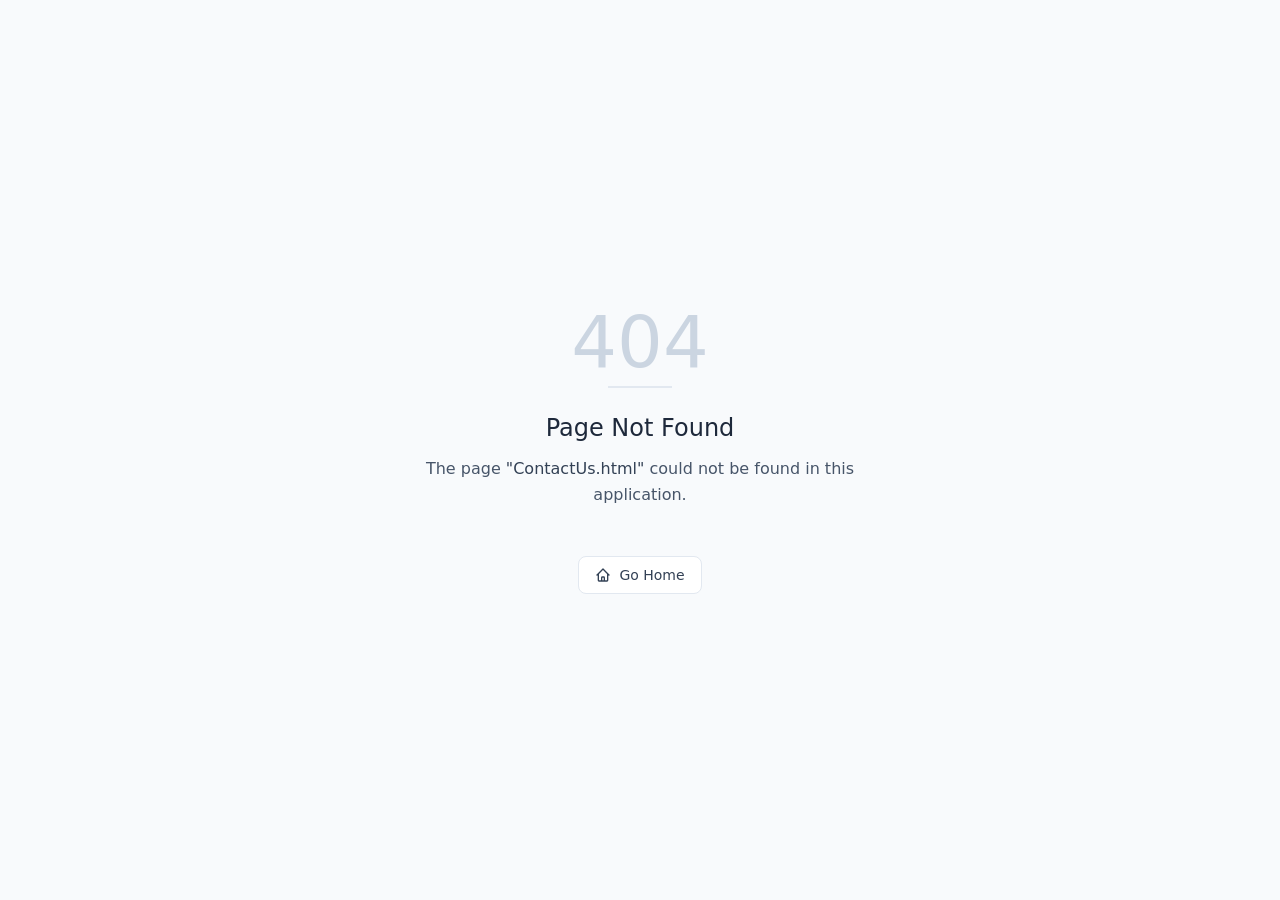
==== ContactUs.html @ 8ec4039a "Split into per-page prerendered HTML with unique SEO metadata Each public route now has its own phys" ====
<!DOCTYPE html><html lang="en"><head>
  <meta charset="utf-8">
  <link href="https://media.base44.com/images/public/68518bbc62c65aee44a48b14/5aaad4bb0_whatsapp_preview_1200x630.png" rel="icon" type="image/svg+xml">
  <meta content="width=device-width, initial-scale=1.0" name="viewport">
  <link href="/manifest.json" rel="manifest">
  <title>Contact Sensorim | Book a Demo or Get in Touch</title>
  <script crossorigin="" src="/assets/index-CawKhCJK.js" type="module">
  </script>
  <link crossorigin="" href="/assets/index-BTwgTweW.css" rel="stylesheet">
  <script type="module">
   if (window.self === window.top) {
  let lastPath = "";
  function getPageNameFromPath(path) {
    const segments = path.split("/").filter(Boolean);
    return segments[0] || null;
  }
  function trackPageView() {
    const path = window.location.pathname;
    if (path === lastPath) return;
    lastPath = path;
    const pageName = getPageNameFromPath(path) || "home";
    const appId = "68518bbc62c65aee44a48b14";
    if (!appId) return;
    fetch(`/api/app-logs/${appId}/log-user-in-app/${pageName}`, {
      method: "POST",
    }).catch(() => {});
  }
  const originalPushState = history.pushState.bind(history);
  history.pushState = function (...args) {
    originalPushState(...args);
    trackPageView();
  };
  const originalReplaceState = history.replaceState.bind(history);
  history.replaceState = function (...args) {
    originalReplaceState(...args);
    trackPageView();
  };
  window.addEventListener("popstate", trackPageView);
  trackPageView();
}
  </script>
  <meta content="Ready for a demo or have questions about IoT tracking? Reach Sensorim's team in Israel or the US — we typically respond within 24 hours." name="description">
  <meta content="Contact Sensorim | Book a Demo or Get in Touch" property="og:title">
  <meta content="Ready for a demo or have questions about IoT tracking? Reach Sensorim's team in Israel or the US — we typically respond within 24 hours." property="og:description">
  <meta content="https://media.base44.com/images/public/68518bbc62c65aee44a48b14/5aaad4bb0_whatsapp_preview_1200x630.png/v1/fill/w_1200,h_630/5aaad4bb0_whatsapp_preview_1200x630.png" property="og:image">
  <meta content="https://sensorim.com/ContactUs" property="og:url">
  <meta content="website" property="og:type">
  <meta content="Sensorim" property="og:site_name">
  <meta content="Contact Sensorim | Book a Demo or Get in Touch" name="twitter:title">
  <meta content="Ready for a demo or have questions about IoT tracking? Reach Sensorim's team in Israel or the US — we typically respond within 24 hours." name="twitter:description">
  <meta content="https://media.base44.com/images/public/68518bbc62c65aee44a48b14/5aaad4bb0_whatsapp_preview_1200x630.png/v1/fill/w_1200,h_630/5aaad4bb0_whatsapp_preview_1200x630.png" name="twitter:image">
  <meta content="summary_large_image" name="twitter:card">
  <meta content="https://sensorim.com/ContactUs" name="twitter:url">
  <meta content="yes" name="mobile-web-app-capable">
  <meta content="black" name="apple-mobile-web-app-status-bar-style">
  <meta content="Sensorim" name="apple-mobile-web-app-title">
  <link href="https://sensorim.com/ContactUs" rel="canonical">
  <script data-seo-source="builder" type="application/ld+json">
   {"name": "Sensorim", "@context": "https://schema.org", "@type": "WebSite", "url": "https://sensorim.com"}
  </script>
  <script data-seo-source="builder" type="application/ld+json">
   {"name": "Sensorim", "logo": "https://media.base44.com/images/public/68518bbc62c65aee44a48b14/5aaad4bb0_whatsapp_preview_1200x630.png", "@context": "https://schema.org", "@type": "Organization", "url": "https://sensorim.com"}
  </script>
 </head>
 <body>
  <div id="root"><div class="bg-white text-gray-800 antialiased font-sans overflow-x-hidden"><style>
          @import url('https://fonts.googleapis.com/css2?family=JetBrains+Mono:wght@300;400;500;600;700;800&display=swap');
          @import url('https://fonts.googleapis.com/css2?family=Geist:wght@300;400;500;600;700;800;900&display=swap');
          
          :root {
            --primary-blue: #008080; /* Teal */
            --secondary-blue: #006666; /* Darker Teal */
            --accent-cyan: #34D399; /* Emerald Green */
            --dark-blue: #043939; /* Dark Teal */
            --light-blue: #E6F2F2; /* Light Mint */
            --text-dark: #1A202C;
            --text-light: #64748B;
            --sensor-orange: #FF6B35;
            --success-green: #10B981;
          }
          
          @keyframes pulse-glow {
            0%, 100% { 
              box-shadow: 0 0 20px rgba(0, 102, 255, 0.3);
            }
            50% { 
              box-shadow: 0 0 40px rgba(0, 102, 255, 0.6);
            }
          }

          @keyframes float {
            0%, 100% { transform: translateY(0px); }
            50% { transform: translateY(-10px); }
          }

          @keyframes data-flow {
            0% { transform: translateX(-100px) scale(0); opacity: 0; }
            50% { opacity: 1; }
            100% { transform: translateX(100px) scale(1); opacity: 0; }
          }
          
          @keyframes move-across {
            from { left: -25%; }
            to { left: 125%; }
          }
          @keyframes pulse-orange {
              0%, 100% { box-shadow: 0 0 5px 0px var(--sensor-orange); }
              50% { box-shadow: 0 0 15px 3px var(--sensor-orange); }
          }

          .font-heading {
            font-family: 'Geist', -apple-system, BlinkMacSystemFont, sans-serif;
            font-weight: 700;
            letter-spacing: -0.02em;
          }
          
          .font-body {
            font-family: 'Geist', -apple-system, BlinkMacSystemFont, sans-serif;
            font-weight: 400;
          }

          .font-mono {
            font-family: 'JetBrains Mono', 'Consolas', 'Monaco', monospace;
          }
          
          .gradient-text {
            background: linear-gradient(45deg, var(--primary-blue), var(--accent-cyan));
            -webkit-background-clip: text;
            -webkit-text-fill-color: transparent;
            background-clip: text;
          }
          
          .sensor-dot {
            width: 8px;
            height: 8px;
            background: var(--sensor-orange);
            border-radius: 50%;
            position: relative;
          }
          
          .sensor-dot::before {
            content: '';
            position: absolute;
            top: -4px;
            left: -4px;
            right: -4px;
            bottom: -4px;
            border: 2px solid var(--sensor-orange);
            border-radius: 50%;
            opacity: 0.3;
            animation: pulse-glow 2s infinite;
          }
        </style><header class="fixed top-0 left-0 right-0 z-50 transition-all duration-300 bg-white/95 backdrop-blur-lg border-b border-gray-200 shadow-lg"><div class="max-w-7xl mx-auto px-4 sm:px-6 lg:px-8"><div class="flex items-center justify-between h-20"><a class="flex items-center group" href="/Home"><div class="flex flex-col items-start leading-none "><div style="font-family: Geist, sans-serif; font-weight: 700; font-size: 2rem; letter-spacing: -0.02em; line-height: 1; display: flex; align-items: flex-start;"><span style="color: rgb(26, 26, 26);">sensor</span><span style="color: rgb(232, 73, 15);">im</span><span style="font-size: 0.95rem; font-weight: 500; color: rgb(85, 85, 85); align-self: flex-end; margin-bottom: 8px; margin-left: 2px;">™</span></div><div style="font-family: Geist, sans-serif; font-weight: 600; font-size: 0.72rem; letter-spacing: 0.38em; color: rgb(85, 85, 85); margin-top: 4px; text-transform: uppercase; padding-left: 0.04em;">IOT ANALYTICS</div></div></a><nav class="hidden lg:flex items-center gap-8"><a class="transition-colors duration-300 font-medium font-body text-[var(--text-light)] hover:text-[var(--primary-blue)]" href="/Operations">Operations</a><a class="transition-colors duration-300 font-medium font-body text-[var(--text-light)] hover:text-[var(--primary-blue)]" href="/Solutions">Solutions</a><a class="transition-colors duration-300 font-medium font-body text-[var(--text-light)] hover:text-[var(--primary-blue)]" href="/PeleSense">Platform</a><a class="transition-colors duration-300 font-medium font-body text-[var(--text-light)] hover:text-[var(--primary-blue)]" href="/About">About</a><a class="transition-colors duration-300 font-medium font-body text-[var(--text-light)] hover:text-[var(--primary-blue)]" href="/ContactUs">Contact Us</a></nav><div class="hidden lg:flex items-center gap-4"></div><div class="lg:hidden"><button class="inline-flex items-center justify-center gap-2 whitespace-nowrap rounded-md text-sm font-medium focus-visible:outline-none focus-visible:ring-1 focus-visible:ring-ring disabled:pointer-events-none disabled:opacity-50 [&amp;_svg]:pointer-events-none [&amp;_svg]:size-4 [&amp;_svg]:shrink-0 hover:text-accent-foreground h-9 w-9 text-[var(--text-dark)] hover:bg-white/10 transition-all duration-300 group"><div class="flex flex-col justify-center items-center w-6 h-6 space-y-1 group-hover:scale-110 transition-transform"><div class="w-6 h-0.5 bg-gray-700 rounded-full transition-all"></div><div class="w-4 h-0.5 bg-gray-700 rounded-full transition-all"></div><div class="w-6 h-0.5 bg-gray-700 rounded-full transition-all"></div></div></button></div></div></div></header><div class="fixed inset-0 z-[60] lg:hidden transition-all duration-500 opacity-0 invisible"><div class="absolute inset-0 bg-black/60 backdrop-blur-md"></div><div class="absolute right-0 top-0 h-full w-80 max-w-[85vw] bg-white shadow-2xl transform transition-transform duration-500 flex flex-col translate-x-full"><div class="flex items-center justify-between p-6 border-b border-gray-100 bg-gradient-to-r from-[var(--primary-blue)] to-[var(--secondary-blue)]"><div class="flex flex-col items-start leading-none "><div style="font-family: Geist, sans-serif; font-weight: 700; font-size: 2rem; letter-spacing: -0.02em; line-height: 1; display: flex; align-items: flex-start;"><span style="color: rgb(255, 255, 255);">sensor</span><span style="color: rgb(232, 73, 15);">im</span><span style="font-size: 0.95rem; font-weight: 500; color: rgba(255, 255, 255, 0.75); align-self: flex-end; margin-bottom: 8px; margin-left: 2px;">™</span></div><div style="font-family: Geist, sans-serif; font-weight: 600; font-size: 0.72rem; letter-spacing: 0.38em; color: rgba(255, 255, 255, 0.75); margin-top: 4px; text-transform: uppercase; padding-left: 0.04em;">IOT ANALYTICS</div></div><button class="inline-flex items-center justify-center gap-2 whitespace-nowrap rounded-md text-sm font-medium focus-visible:outline-none focus-visible:ring-1 focus-visible:ring-ring disabled:pointer-events-none disabled:opacity-50 [&amp;_svg]:pointer-events-none [&amp;_svg]:size-4 [&amp;_svg]:shrink-0 hover:text-accent-foreground h-9 w-9 text-white hover:bg-white/20 transition-all duration-300 group"><div class="relative w-6 h-6 group-hover:rotate-90 transition-transform duration-300"><div class="absolute top-1/2 left-0 w-full h-0.5 bg-white rounded-full transform rotate-45 -translate-y-1/2"></div><div class="absolute top-1/2 left-0 w-full h-0.5 bg-white rounded-full transform -rotate-45 -translate-y-1/2"></div></div></button></div><nav class="flex flex-col p-6 space-y-2"><a class="group flex items-center justify-between p-4 rounded-xl text-[var(--text-dark)] hover:bg-gray-50 hover:text-[var(--primary-blue)] transition-all duration-300 font-medium font-body" href="/Operations" style="animation-delay: 0ms;"><span class="text-lg">Operations</span><svg xmlns="http://www.w3.org/2000/svg" width="24" height="24" viewBox="0 0 24 24" fill="none" stroke="currentColor" stroke-width="2" stroke-linecap="round" stroke-linejoin="round" class="lucide lucide-arrow-right w-5 h-5 opacity-0 group-hover:opacity-100 group-hover:translate-x-1 transition-all duration-300"><path d="M5 12h14"></path><path d="m12 5 7 7-7 7"></path></svg></a><a class="group flex items-center justify-between p-4 rounded-xl text-[var(--text-dark)] hover:bg-gray-50 hover:text-[var(--primary-blue)] transition-all duration-300 font-medium font-body" href="/Solutions" style="animation-delay: 100ms;"><span class="text-lg">Solutions</span><svg xmlns="http://www.w3.org/2000/svg" width="24" height="24" viewBox="0 0 24 24" fill="none" stroke="currentColor" stroke-width="2" stroke-linecap="round" stroke-linejoin="round" class="lucide lucide-arrow-right w-5 h-5 opacity-0 group-hover:opacity-100 group-hover:translate-x-1 transition-all duration-300"><path d="M5 12h14"></path><path d="m12 5 7 7-7 7"></path></svg></a><a class="group flex items-center justify-between p-4 rounded-xl text-[var(--text-dark)] hover:bg-gray-50 hover:text-[var(--primary-blue)] transition-all duration-300 font-medium font-body" href="/PeleSense" style="animation-delay: 200ms;"><span class="text-lg">Platform</span><svg xmlns="http://www.w3.org/2000/svg" width="24" height="24" viewBox="0 0 24 24" fill="none" stroke="currentColor" stroke-width="2" stroke-linecap="round" stroke-linejoin="round" class="lucide lucide-arrow-right w-5 h-5 opacity-0 group-hover:opacity-100 group-hover:translate-x-1 transition-all duration-300"><path d="M5 12h14"></path><path d="m12 5 7 7-7 7"></path></svg></a><a class="group flex items-center justify-between p-4 rounded-xl text-[var(--text-dark)] hover:bg-gray-50 hover:text-[var(--primary-blue)] transition-all duration-300 font-medium font-body" href="/About" style="animation-delay: 300ms;"><span class="text-lg">About</span><svg xmlns="http://www.w3.org/2000/svg" width="24" height="24" viewBox="0 0 24 24" fill="none" stroke="currentColor" stroke-width="2" stroke-linecap="round" stroke-linejoin="round" class="lucide lucide-arrow-right w-5 h-5 opacity-0 group-hover:opacity-100 group-hover:translate-x-1 transition-all duration-300"><path d="M5 12h14"></path><path d="m12 5 7 7-7 7"></path></svg></a><a class="group flex items-center justify-between p-4 rounded-xl text-[var(--text-dark)] hover:bg-gray-50 hover:text-[var(--primary-blue)] transition-all duration-300 font-medium font-body" href="/ContactUs" style="animation-delay: 400ms;"><span class="text-lg">Contact Us</span><svg xmlns="http://www.w3.org/2000/svg" width="24" height="24" viewBox="0 0 24 24" fill="none" stroke="currentColor" stroke-width="2" stroke-linecap="round" stroke-linejoin="round" class="lucide lucide-arrow-right w-5 h-5 opacity-0 group-hover:opacity-100 group-hover:translate-x-1 transition-all duration-300"><path d="M5 12h14"></path><path d="m12 5 7 7-7 7"></path></svg></a></nav><div class="px-6 space-y-4 py-4"></div><div class="mt-auto p-6 border-t border-gray-100 bg-gray-50"><div class="text-center"><p class="text-sm text-[var(--text-light)] font-body mb-2">Need help?</p><a href="mailto:contact@sensorim.com" class="text-[var(--primary-blue)] font-semibold hover:underline transition-all duration-300 font-body">contact@sensorim.com</a></div></div></div></div><main class="relative"><div class="min-h-screen bg-white pt-20 font-body" style="font-family: Geist, -apple-system, BlinkMacSystemFont, sans-serif;"><section class="relative overflow-hidden py-20 px-4"><div class="absolute inset-0 bg-gradient-to-br from-[var(--primary-blue)] via-[var(--secondary-blue)] to-[var(--dark-blue)]"></div><div class="absolute inset-0 opacity-10" style="background-image: radial-gradient(circle at 20% 50%, rgb(52, 211, 153) 0%, transparent 50%), radial-gradient(circle at 80% 20%, rgb(255, 107, 53) 0%, transparent 40%);"></div><div class="relative max-w-4xl mx-auto text-center"><div class="inline-flex items-center gap-2 bg-white/10 backdrop-blur-sm border border-white/20 rounded-full px-4 py-2 mb-6"><span class="w-2 h-2 rounded-full bg-[var(--accent-cyan)] animate-pulse"></span><span class="text-white/80 text-sm font-medium">We typically respond within 24 hours</span></div><h1 class="text-4xl md:text-6xl font-bold text-white mb-5 leading-tight" style="letter-spacing: -0.03em;">Let's Build Visibility<br><span style="color: var(--accent-cyan);">Into Your Operation</span></h1><p class="text-white/70 text-lg max-w-2xl mx-auto leading-relaxed">Whether you're ready for a demo, exploring a partnership, or just curious about IoT tracking — our team is here to help.</p></div></section><section class="max-w-6xl mx-auto px-4 py-16 grid md:grid-cols-5 gap-12"><div class="md:col-span-2 flex flex-col gap-8"><div><h2 class="text-xs font-semibold uppercase tracking-widest text-[var(--text-light)] mb-4">Our Offices</h2><div class="flex flex-col gap-4"><div class="rounded-2xl border border-gray-100 p-5 hover:shadow-md transition-shadow" style="background: rgb(248, 250, 252);"><div class="flex items-center gap-3 mb-3"><span class="text-2xl">🇮🇱</span><div><div class="font-bold text-[var(--text-dark)]">Zikhron Ya'akov</div><div class="text-xs text-[var(--text-light)]">Israel</div></div></div><div class="flex flex-col gap-1.5"><div class="flex items-start gap-2 text-sm text-[var(--text-light)]"><svg xmlns="http://www.w3.org/2000/svg" width="24" height="24" viewBox="0 0 24 24" fill="none" stroke="currentColor" stroke-width="2" stroke-linecap="round" stroke-linejoin="round" class="lucide lucide-map-pin w-3.5 h-3.5 mt-0.5 flex-shrink-0"><path d="M20 10c0 4.993-5.539 10.193-7.399 11.799a1 1 0 0 1-1.202 0C9.539 20.193 4 14.993 4 10a8 8 0 0 1 16 0"></path><circle cx="12" cy="10" r="3"></circle></svg>Sapir 5 Street, Zikhron Ya'akov, Israel 3093705</div><a href="mailto:info@sensorim.com" class="flex items-center gap-2 text-sm text-[var(--primary-blue)] hover:underline"><svg xmlns="http://www.w3.org/2000/svg" width="24" height="24" viewBox="0 0 24 24" fill="none" stroke="currentColor" stroke-width="2" stroke-linecap="round" stroke-linejoin="round" class="lucide lucide-mail w-3.5 h-3.5"><rect width="20" height="16" x="2" y="4" rx="2"></rect><path d="m22 7-8.97 5.7a1.94 1.94 0 0 1-2.06 0L2 7"></path></svg>info@sensorim.com</a></div></div><div class="rounded-2xl border border-gray-100 p-5 hover:shadow-md transition-shadow" style="background: rgb(248, 250, 252);"><div class="flex items-center gap-3 mb-3"><span class="text-2xl">🇺🇸</span><div><div class="font-bold text-[var(--text-dark)]">Great Neck, NY</div><div class="text-xs text-[var(--text-light)]">United States</div></div></div><div class="flex flex-col gap-1.5"><div class="flex items-start gap-2 text-sm text-[var(--text-light)]"><svg xmlns="http://www.w3.org/2000/svg" width="24" height="24" viewBox="0 0 24 24" fill="none" stroke="currentColor" stroke-width="2" stroke-linecap="round" stroke-linejoin="round" class="lucide lucide-map-pin w-3.5 h-3.5 mt-0.5 flex-shrink-0"><path d="M20 10c0 4.993-5.539 10.193-7.399 11.799a1 1 0 0 1-1.202 0C9.539 20.193 4 14.993 4 10a8 8 0 0 1 16 0"></path><circle cx="12" cy="10" r="3"></circle></svg>32 Somerset Drive North, Great Neck, NY 11020</div><a href="mailto:info@sensorim.com" class="flex items-center gap-2 text-sm text-[var(--primary-blue)] hover:underline"><svg xmlns="http://www.w3.org/2000/svg" width="24" height="24" viewBox="0 0 24 24" fill="none" stroke="currentColor" stroke-width="2" stroke-linecap="round" stroke-linejoin="round" class="lucide lucide-mail w-3.5 h-3.5"><rect width="20" height="16" x="2" y="4" rx="2"></rect><path d="m22 7-8.97 5.7a1.94 1.94 0 0 1-2.06 0L2 7"></path></svg>info@sensorim.com</a></div></div></div></div><div class="rounded-2xl p-5 text-white" style="background: linear-gradient(135deg, var(--primary-blue), var(--dark-blue));"><div class="text-xs font-semibold uppercase tracking-widest mb-2 text-white/60">Fastest Path</div><p class="font-bold text-lg mb-3 leading-snug">Ready for a live demo?</p><a href="mailto:info@sensorim.com?subject=PeleSense Demo Request" class="inline-flex items-center gap-2 bg-[var(--accent-cyan)] text-[var(--dark-blue)] font-semibold px-4 py-2 rounded-lg text-sm hover:opacity-90 transition-opacity">Book Demo <svg xmlns="http://www.w3.org/2000/svg" width="24" height="24" viewBox="0 0 24 24" fill="none" stroke="currentColor" stroke-width="2" stroke-linecap="round" stroke-linejoin="round" class="lucide lucide-send w-3.5 h-3.5"><path d="M14.536 21.686a.5.5 0 0 0 .937-.024l6.5-19a.496.496 0 0 0-.635-.635l-19 6.5a.5.5 0 0 0-.024.937l7.93 3.18a2 2 0 0 1 1.112 1.11z"></path><path d="m21.854 2.147-10.94 10.939"></path></svg></a></div></div><div class="md:col-span-3"><div class="rounded-3xl border border-gray-100 shadow-xl p-8 md:p-10 bg-white"><h2 class="text-2xl font-bold text-[var(--text-dark)] mb-1">Send Us a Message</h2><p class="text-[var(--text-light)] text-sm mb-8">Fill in the form and we'll get back to you shortly.</p><form class="flex flex-col gap-5"><div class="grid sm:grid-cols-2 gap-4"><div class="flex flex-col gap-1.5"><label class="text-xs font-semibold text-[var(--text-dark)] uppercase tracking-wide">First Name *</label><input required="" placeholder="Jane" class="rounded-xl border border-gray-200 px-4 py-3 text-sm outline-none focus:border-[var(--primary-blue)] focus:ring-2 focus:ring-[var(--primary-blue)]/10 transition-all" value=""></div><div class="flex flex-col gap-1.5"><label class="text-xs font-semibold text-[var(--text-dark)] uppercase tracking-wide">Last Name *</label><input required="" placeholder="Smith" class="rounded-xl border border-gray-200 px-4 py-3 text-sm outline-none focus:border-[var(--primary-blue)] focus:ring-2 focus:ring-[var(--primary-blue)]/10 transition-all" value=""></div></div><div class="grid sm:grid-cols-2 gap-4"><div class="flex flex-col gap-1.5"><label class="text-xs font-semibold text-[var(--text-dark)] uppercase tracking-wide">Email *</label><input required="" type="email" placeholder="jane@company.com" class="rounded-xl border border-gray-200 px-4 py-3 text-sm outline-none focus:border-[var(--primary-blue)] focus:ring-2 focus:ring-[var(--primary-blue)]/10 transition-all" value=""></div><div class="flex flex-col gap-1.5"><label class="text-xs font-semibold text-[var(--text-dark)] uppercase tracking-wide">Phone</label><input type="tel" placeholder="+1 (555) 000-0000" class="rounded-xl border border-gray-200 px-4 py-3 text-sm outline-none focus:border-[var(--primary-blue)] focus:ring-2 focus:ring-[var(--primary-blue)]/10 transition-all" value=""></div></div><div class="grid sm:grid-cols-2 gap-4"><div class="flex flex-col gap-1.5"><label class="text-xs font-semibold text-[var(--text-dark)] uppercase tracking-wide">Company</label><input placeholder="Your company name" class="rounded-xl border border-gray-200 px-4 py-3 text-sm outline-none focus:border-[var(--primary-blue)] focus:ring-2 focus:ring-[var(--primary-blue)]/10 transition-all" value=""></div><div class="flex flex-col gap-1.5"><label class="text-xs font-semibold text-[var(--text-dark)] uppercase tracking-wide">Country</label><input placeholder="e.g. United States" class="rounded-xl border border-gray-200 px-4 py-3 text-sm outline-none focus:border-[var(--primary-blue)] focus:ring-2 focus:ring-[var(--primary-blue)]/10 transition-all" value=""></div></div><div class="flex flex-col gap-1.5"><label class="text-xs font-semibold text-[var(--text-dark)] uppercase tracking-wide">Inquiry Type</label><select class="rounded-xl border border-gray-200 px-4 py-3 text-sm outline-none focus:border-[var(--primary-blue)] focus:ring-2 focus:ring-[var(--primary-blue)]/10 transition-all bg-white"><option value="demo">Request a Demo</option><option value="product_inquiry">Product Inquiry</option><option value="partnership">Partnership</option><option value="support">Support</option><option value="general">General</option></select></div><div class="flex flex-col gap-1.5"><label class="text-xs font-semibold text-[var(--text-dark)] uppercase tracking-wide">Message *</label><textarea required="" rows="5" placeholder="Tell us about your operation, your challenge, or what you'd like to explore..." class="rounded-xl border border-gray-200 px-4 py-3 text-sm outline-none focus:border-[var(--primary-blue)] focus:ring-2 focus:ring-[var(--primary-blue)]/10 transition-all resize-none"></textarea></div><label class="flex items-start gap-3 cursor-pointer"><input type="checkbox" class="mt-0.5 w-4 h-4 rounded border-gray-300 accent-[var(--primary-blue)] cursor-pointer flex-shrink-0"><span class="text-xs text-[var(--text-light)] leading-relaxed">I'd like to receive product updates, industry insights, and marketing communications from Sensorim™. I can unsubscribe at any time.</span></label><label class="flex items-start gap-3 cursor-pointer"><input type="checkbox" required="" class="mt-0.5 w-4 h-4 rounded border-gray-300 accent-[var(--primary-blue)] cursor-pointer flex-shrink-0"><span class="text-xs text-[var(--text-light)] leading-relaxed">I agree to the <a href="/privacy-policy" target="_blank" rel="noopener noreferrer" class="text-[var(--primary-blue)] underline hover:opacity-80 transition-opacity">Privacy Policy</a> and consent to Sensorim™ processing my information to respond to this inquiry.</span></label><button type="submit" disabled="" class="flex items-center justify-center gap-2.5 font-semibold px-6 py-3.5 rounded-xl text-white transition-all hover:opacity-90 disabled:opacity-60" style="background: linear-gradient(135deg, var(--primary-blue), var(--secondary-blue));"><svg xmlns="http://www.w3.org/2000/svg" width="24" height="24" viewBox="0 0 24 24" fill="none" stroke="currentColor" stroke-width="2" stroke-linecap="round" stroke-linejoin="round" class="lucide lucide-send w-4 h-4"><path d="M14.536 21.686a.5.5 0 0 0 .937-.024l6.5-19a.496.496 0 0 0-.635-.635l-19 6.5a.5.5 0 0 0-.024.937l7.93 3.18a2 2 0 0 1 1.112 1.11z"></path><path d="m21.854 2.147-10.94 10.939"></path></svg> Send Message</button></form></div></div></section></div></main><footer class="bg-gray-50 border-t border-gray-200 py-16"><div class="max-w-screen-xl mx-auto px-4 sm:px-6 lg:px-8"><div class="grid md:grid-cols-2 lg:grid-cols-4 gap-8"><div class="lg:col-span-1"><div class="mb-4"><div class="flex flex-col items-start leading-none "><div style="font-family: Geist, sans-serif; font-weight: 700; font-size: 2rem; letter-spacing: -0.02em; line-height: 1; display: flex; align-items: flex-start;"><span style="color: rgb(26, 26, 26);">sensor</span><span style="color: rgb(232, 73, 15);">im</span><span style="font-size: 0.95rem; font-weight: 500; color: rgb(85, 85, 85); align-self: flex-end; margin-bottom: 8px; margin-left: 2px;">™</span></div><div style="font-family: Geist, sans-serif; font-weight: 600; font-size: 0.72rem; letter-spacing: 0.38em; color: rgb(85, 85, 85); margin-top: 4px; text-transform: uppercase; padding-left: 0.04em;">IOT ANALYTICS</div></div></div><p class="text-[var(--text-light)] mb-6 font-body">Stay ahead of the curve with the latest in IoT sensor technology, data analytics insights, and company news.</p><div><form class="flex gap-2"><input type="email" class="flex w-full border px-3 py-1 text-base shadow-sm transition-colors file:border-0 file:bg-transparent file:text-sm file:font-medium file:text-foreground placeholder:text-muted-foreground focus-visible:outline-none focus-visible:ring-1 focus-visible:ring-ring disabled:cursor-not-allowed disabled:opacity-50 md:text-sm h-12 bg-white border-gray-300 rounded-lg focus:ring-[var(--primary-blue)] focus:border-[var(--primary-blue)] font-body" placeholder="Your email" required="" value=""><button class="inline-flex items-center justify-center gap-2 whitespace-nowrap rounded-md text-sm font-medium transition-colors focus-visible:outline-none focus-visible:ring-1 focus-visible:ring-ring disabled:pointer-events-none [&amp;_svg]:pointer-events-none [&amp;_svg]:size-4 [&amp;_svg]:shrink-0 text-primary-foreground shadow h-12 w-12 bg-[var(--primary-blue)] hover:bg-[var(--secondary-blue)] disabled:opacity-50" type="submit"><svg xmlns="http://www.w3.org/2000/svg" width="24" height="24" viewBox="0 0 24 24" fill="none" stroke="currentColor" stroke-width="2" stroke-linecap="round" stroke-linejoin="round" class="lucide lucide-arrow-right w-4 h-4"><path d="M5 12h14"></path><path d="m12 5 7 7-7 7"></path></svg></button></form><p class="text-xs text-[var(--text-light)] mt-2 font-body">Sign up to our newsletter.</p></div></div><div><h4 class="text-sm font-bold tracking-widest uppercase text-gray-900 mb-5" style="font-family: Geist, sans-serif; letter-spacing: 0.12em;">Our Offices</h4><div class="mb-5"><div class="flex items-center gap-2 mb-1.5"><span class="w-1 h-4 rounded-full bg-teal-500 inline-block"></span><h5 class="text-xs font-bold tracking-widest uppercase text-gray-900" style="font-family: Geist, sans-serif; letter-spacing: 0.12em;">USA</h5></div><address class="text-gray-500 font-body not-italic text-sm leading-relaxed pl-3">32 Somerset Drive North<br>Great Neck, NY 11020</address></div><div><div class="flex items-center gap-2 mb-1.5"><span class="w-1 h-4 rounded-full bg-teal-500 inline-block"></span><h5 class="text-xs font-bold tracking-widest uppercase text-gray-900" style="font-family: Geist, sans-serif; letter-spacing: 0.12em;">Israel</h5></div><address class="text-gray-500 font-body not-italic text-sm leading-relaxed pl-3">Sapir 5 Street, Zikhron Ya'akov<br>Israel 3093705</address></div></div><div><h4 class="text-sm font-bold tracking-widest uppercase text-gray-900 mb-5" style="font-family: Geist, sans-serif; letter-spacing: 0.12em;">How It Works</h4><ul class="space-y-3"><li><a class="text-gray-500 hover:text-teal-600 transition-colors font-body text-sm" href="/Operations">Operations</a></li><li><a class="text-gray-500 hover:text-teal-600 transition-colors font-body text-sm" href="/Solutions">Solutions</a></li><li><a class="text-gray-500 hover:text-teal-600 transition-colors font-body text-sm" href="/PeleSense">Platform</a></li></ul></div><div><h4 class="text-sm font-bold tracking-widest uppercase text-gray-900 mb-5" style="font-family: Geist, sans-serif; letter-spacing: 0.12em;">Company</h4><ul class="space-y-3"><li><a class="text-gray-500 hover:text-teal-600 transition-colors font-body text-sm" href="/Careers">Careers</a></li><li><a class="text-gray-500 hover:text-teal-600 transition-colors font-body text-sm" href="/About">About Us</a></li><li><a class="text-gray-500 hover:text-teal-600 transition-colors font-body text-sm" href="/ContactUs">Contact Us</a></li></ul></div></div><div class="mt-16 pt-8 border-t border-gray-200"><div class="flex flex-col md:flex-row justify-between items-center gap-4 mb-4"><div class="flex flex-col items-start leading-none "><div style="font-family: Geist, sans-serif; font-weight: 700; font-size: 2rem; letter-spacing: -0.02em; line-height: 1; display: flex; align-items: flex-start;"><span style="color: rgb(26, 26, 26);">sensor</span><span style="color: rgb(232, 73, 15);">im</span><span style="font-size: 0.95rem; font-weight: 500; color: rgb(85, 85, 85); align-self: flex-end; margin-bottom: 8px; margin-left: 2px;">™</span></div><div style="font-family: Geist, sans-serif; font-weight: 600; font-size: 0.72rem; letter-spacing: 0.38em; color: rgb(85, 85, 85); margin-top: 4px; text-transform: uppercase; padding-left: 0.04em;">IOT ANALYTICS</div></div><div class="flex items-center gap-6"><button class="text-sm text-gray-500 hover:text-gray-900 transition-colors font-body">Privacy Policy</button><span class="text-gray-300">|</span><button class="text-sm text-gray-500 hover:text-gray-900 transition-colors font-body">Terms of Use</button><span class="text-gray-300">|</span><button class="text-sm text-gray-500 hover:text-gray-900 transition-colors font-body">Cookie Policy</button></div></div><div class="pt-4 border-t border-gray-100 text-center"><p class="text-xs text-gray-500 font-body">Copyright © 2026 S&amp;D Security and Data Inc., d/b/a Sensorim. All Rights Reserved.</p></div></div></div></footer><div class="fixed right-4 bottom-4 z-50"><button aria-label="Open Accessibility Options" class="w-14 h-14 rounded-full shadow-lg flex items-center justify-center" style="background-color: rgb(29, 161, 216);"><svg xmlns="http://www.w3.org/2000/svg" viewBox="0 0 100 100" fill="white" class="w-9 h-9" aria-hidden="true"><circle cx="50" cy="16" r="9"></circle><path d="M18 38 Q50 44 82 38 Q84 32 80 31 Q50 37 20 31 Q16 32 18 38Z"></path><path d="M44 42 L38 72 C37 76 40 78 43 78 C46 78 47 76 48 73 L50 60 L52 73 C53 76 54 78 57 78 C60 78 63 76 62 72 L56 42Z"></path></svg></button></div><div class="fixed bottom-4 left-4 right-4 md:left-auto z-50 animate-in slide-in-from-bottom-5 duration-500"><div class="bg-gray-800/90 text-white p-4 rounded-lg shadow-2xl flex flex-col md:flex-row items-center gap-4 max-w-lg mx-auto md:mx-0 md:ml-auto backdrop-blur-md border border-white/20"><svg xmlns="http://www.w3.org/2000/svg" width="24" height="24" viewBox="0 0 24 24" fill="none" stroke="currentColor" stroke-width="2" stroke-linecap="round" stroke-linejoin="round" class="lucide lucide-cookie w-8 h-8 text-[var(--accent-cyan)] flex-shrink-0"><path d="M12 2a10 10 0 1 0 10 10 4 4 0 0 1-5-5 4 4 0 0 1-5-5"></path><path d="M8.5 8.5v.01"></path><path d="M16 15.5v.01"></path><path d="M12 12v.01"></path><path d="M11 17v.01"></path><path d="M7 14v.01"></path></svg><p class="text-sm font-body text-center md:text-left">We use cookies to enhance your experience. By continuing to visit this site you agree to our use of cookies.</p><div class="flex gap-2 flex-shrink-0 flex-wrap justify-center"><button class="inline-flex items-center justify-center gap-2 whitespace-nowrap font-medium transition-colors focus-visible:outline-none focus-visible:ring-1 focus-visible:ring-ring disabled:pointer-events-none disabled:opacity-50 [&amp;_svg]:pointer-events-none [&amp;_svg]:size-4 [&amp;_svg]:shrink-0 border shadow-sm hover:text-accent-foreground py-2 bg-transparent border-white/40 text-white hover:bg-white/10 h-9 px-4 rounded-md text-xs">View Policy</button><button class="inline-flex items-center justify-center gap-2 whitespace-nowrap text-sm font-medium transition-colors focus-visible:outline-none focus-visible:ring-1 focus-visible:ring-ring disabled:pointer-events-none disabled:opacity-50 [&amp;_svg]:pointer-events-none [&amp;_svg]:size-4 [&amp;_svg]:shrink-0 shadow py-2 bg-green-500 hover:bg-green-600 text-white h-9 px-4 rounded-md">Accept</button><button class="inline-flex items-center justify-center gap-2 whitespace-nowrap text-sm font-medium transition-colors focus-visible:outline-none focus-visible:ring-1 focus-visible:ring-ring disabled:pointer-events-none disabled:opacity-50 [&amp;_svg]:pointer-events-none [&amp;_svg]:size-4 [&amp;_svg]:shrink-0 border shadow-sm hover:text-accent-foreground py-2 bg-transparent border-white/40 text-white hover:bg-white/10 h-9 px-4 rounded-md">Decline</button></div></div></div></div><div class="fixed top-0 z-[100] flex max-h-screen w-full flex-col-reverse p-4 sm:bottom-0 sm:right-0 sm:top-auto sm:flex-col md:max-w-[420px]"><div class="fixed top-0 z-[100] flex max-h-screen w-full flex-col-reverse p-4 sm:bottom-0 sm:right-0 sm:top-auto sm:flex-col md:max-w-[420px]"></div></div></div>
 

</body></html>
---- assets/index-BTwgTweW.css ----
.leaflet-pane,.leaflet-tile,.leaflet-marker-icon,.leaflet-marker-shadow,.leaflet-tile-container,.leaflet-pane>svg,.leaflet-pane>canvas,.leaflet-zoom-box,.leaflet-image-layer,.leaflet-layer{position:absolute;left:0;top:0}.leaflet-container{overflow:hidden}.leaflet-tile,.leaflet-marker-icon,.leaflet-marker-shadow{-webkit-user-select:none;-moz-user-select:none;user-select:none;-webkit-user-drag:none}.leaflet-tile::-moz-selection{background:transparent}.leaflet-tile::selection{background:transparent}.leaflet-safari .leaflet-tile{image-rendering:-webkit-optimize-contrast}.leaflet-safari .leaflet-tile-container{width:1600px;height:1600px;-webkit-transform-origin:0 0}.leaflet-marker-icon,.leaflet-marker-shadow{display:block}.leaflet-container .leaflet-overlay-pane svg{max-width:none!important;max-height:none!important}.leaflet-container .leaflet-marker-pane img,.leaflet-container .leaflet-shadow-pane img,.leaflet-container .leaflet-tile-pane img,.leaflet-container img.leaflet-image-layer,.leaflet-container .leaflet-tile{max-width:none!important;max-height:none!important;width:auto;padding:0}.leaflet-container img.leaflet-tile{mix-blend-mode:plus-lighter}.leaflet-container.leaflet-touch-zoom{touch-action:pan-x pan-y}.leaflet-container.leaflet-touch-drag{touch-action:none;touch-action:pinch-zoom}.leaflet-container.leaflet-touch-drag.leaflet-touch-zoom{touch-action:none}.leaflet-container{-webkit-tap-highlight-color:transparent}.leaflet-container a{-webkit-tap-highlight-color:rgba(51,181,229,.4)}.leaflet-tile{filter:inherit;visibility:hidden}.leaflet-tile-loaded{visibility:inherit}.leaflet-zoom-box{width:0;height:0;box-sizing:border-box;z-index:800}.leaflet-overlay-pane svg{-moz-user-select:none}.leaflet-pane{z-index:400}.leaflet-tile-pane{z-index:200}.leaflet-overlay-pane{z-index:400}.leaflet-shadow-pane{z-index:500}.leaflet-marker-pane{z-index:600}.leaflet-tooltip-pane{z-index:650}.leaflet-popup-pane{z-index:700}.leaflet-map-pane canvas{z-index:100}.leaflet-map-pane svg{z-index:200}.leaflet-vml-shape{width:1px;height:1px}.lvml{behavior:url(#default#VML);display:inline-block;position:absolute}.leaflet-control{position:relative;z-index:800;pointer-events:visiblePainted;pointer-events:auto}.leaflet-top,.leaflet-bottom{position:absolute;z-index:1000;pointer-events:none}.leaflet-top{top:0}.leaflet-right{right:0}.leaflet-bottom{bottom:0}.leaflet-left{left:0}.leaflet-control{float:left;clear:both}.leaflet-right .leaflet-control{float:right}.leaflet-top .leaflet-control{margin-top:10px}.leaflet-bottom .leaflet-control{margin-bottom:10px}.leaflet-left .leaflet-control{margin-left:10px}.leaflet-right .leaflet-control{margin-right:10px}.leaflet-fade-anim .leaflet-popup{opacity:0;transition:opacity .2s linear}.leaflet-fade-anim .leaflet-map-pane .leaflet-popup{opacity:1}.leaflet-zoom-animated{transform-origin:0 0}svg.leaflet-zoom-animated{will-change:transform}.leaflet-zoom-anim .leaflet-zoom-animated{transition:transform .25s cubic-bezier(0,0,.25,1)}.leaflet-zoom-anim .leaflet-tile,.leaflet-pan-anim .leaflet-tile{transition:none}.leaflet-zoom-anim .leaflet-zoom-hide{visibility:hidden}.leaflet-interactive{cursor:pointer}.leaflet-grab{cursor:grab}.leaflet-crosshair,.leaflet-crosshair .leaflet-interactive{cursor:crosshair}.leaflet-popup-pane,.leaflet-control{cursor:auto}.leaflet-dragging .leaflet-grab,.leaflet-dragging .leaflet-grab .leaflet-interactive,.leaflet-dragging .leaflet-marker-draggable{cursor:move;cursor:grabbing}.leaflet-marker-icon,.leaflet-marker-shadow,.leaflet-image-layer,.leaflet-pane>svg path,.leaflet-tile-container{pointer-events:none}.leaflet-marker-icon.leaflet-interactive,.leaflet-image-layer.leaflet-interactive,.leaflet-pane>svg path.leaflet-interactive,svg.leaflet-image-layer.leaflet-interactive path{pointer-events:visiblePainted;pointer-events:auto}.leaflet-container{background:#ddd;outline-offset:1px}.leaflet-container a{color:#0078a8}.leaflet-zoom-box{border:2px dotted #38f;background:#ffffff80}.leaflet-container{font-family:Helvetica Neue,Arial,Helvetica,sans-serif;font-size:12px;font-size:.75rem;line-height:1.5}.leaflet-bar{box-shadow:0 1px 5px #000000a6;border-radius:4px}.leaflet-bar a{background-color:#fff;border-bottom:1px solid #ccc;width:26px;height:26px;line-height:26px;display:block;text-align:center;text-decoration:none;color:#000}.leaflet-bar a,.leaflet-control-layers-toggle{background-position:50% 50%;background-repeat:no-repeat;display:block}.leaflet-bar a:hover,.leaflet-bar a:focus{background-color:#f4f4f4}.leaflet-bar a:first-child{border-top-left-radius:4px;border-top-right-radius:4px}.leaflet-bar a:last-child{border-bottom-left-radius:4px;border-bottom-right-radius:4px;border-bottom:none}.leaflet-bar a.leaflet-disabled{cursor:default;background-color:#f4f4f4;color:#bbb}.leaflet-touch .leaflet-bar a{width:30px;height:30px;line-height:30px}.leaflet-touch .leaflet-bar a:first-child{border-top-left-radius:2px;border-top-right-radius:2px}.leaflet-touch .leaflet-bar a:last-child{border-bottom-left-radius:2px;border-bottom-right-radius:2px}.leaflet-control-zoom-in,.leaflet-control-zoom-out{font:700 18px Lucida Console,Monaco,monospace;text-indent:1px}.leaflet-touch .leaflet-control-zoom-in,.leaflet-touch .leaflet-control-zoom-out{font-size:22px}.leaflet-control-layers{box-shadow:0 1px 5px #0006;background:#fff;border-radius:5px}.leaflet-control-layers-toggle{background-image:url([data-uri]);width:36px;height:36px}.leaflet-retina .leaflet-control-layers-toggle{background-image:url([data-uri]);background-size:26px 26px}.leaflet-touch .leaflet-control-layers-toggle{width:44px;height:44px}.leaflet-control-layers .leaflet-control-layers-list,.leaflet-control-layers-expanded .leaflet-control-layers-toggle{display:none}.leaflet-control-layers-expanded .leaflet-control-layers-list{display:block;position:relative}.leaflet-control-layers-expanded{padding:6px 10px 6px 6px;color:#333;background:#fff}.leaflet-control-layers-scrollbar{overflow-y:scroll;overflow-x:hidden;padding-right:5px}.leaflet-control-layers-selector{margin-top:2px;position:relative;top:1px}.leaflet-control-layers label{display:block;font-size:13px;font-size:1.08333em}.leaflet-control-layers-separator{height:0;border-top:1px solid #ddd;margin:5px -10px 5px -6px}.leaflet-default-icon-path{background-image:url([data-uri])}.leaflet-container .leaflet-control-attribution{background:#fff;background:#fffc;margin:0}.leaflet-control-attribution,.leaflet-control-scale-line{padding:0 5px;color:#333;line-height:1.4}.leaflet-control-attribution a{text-decoration:none}.leaflet-control-attribution a:hover,.leaflet-control-attribution a:focus{text-decoration:underline}.leaflet-attribution-flag{display:inline!important;vertical-align:baseline!important;width:1em;height:.6669em}.leaflet-left .leaflet-control-scale{margin-left:5px}.leaflet-bottom .leaflet-control-scale{margin-bottom:5px}.leaflet-control-scale-line{border:2px solid #777;border-top:none;line-height:1.1;padding:2px 5px 1px;white-space:nowrap;box-sizing:border-box;background:#fffc;text-shadow:1px 1px #fff}.leaflet-control-scale-line:not(:first-child){border-top:2px solid #777;border-bottom:none;margin-top:-2px}.leaflet-control-scale-line:not(:first-child):not(:last-child){border-bottom:2px solid #777}.leaflet-touch .leaflet-control-attribution,.leaflet-touch .leaflet-control-layers,.leaflet-touch .leaflet-bar{box-shadow:none}.leaflet-touch .leaflet-control-layers,.leaflet-touch .leaflet-bar{border:2px solid rgba(0,0,0,.2);background-clip:padding-box}.leaflet-popup{position:absolute;text-align:center;margin-bottom:20px}.leaflet-popup-content-wrapper{padding:1px;text-align:left;border-radius:12px}.leaflet-popup-content{margin:13px 24px 13px 20px;line-height:1.3;font-size:13px;font-size:1.08333em;min-height:1px}.leaflet-popup-content p{margin:1.3em 0}.leaflet-popup-tip-container{width:40px;height:20px;position:absolute;left:50%;margin-top:-1px;margin-left:-20px;overflow:hidden;pointer-events:none}.leaflet-popup-tip{width:17px;height:17px;padding:1px;margin:-10px auto 0;pointer-events:auto;transform:rotate(45deg)}.leaflet-popup-content-wrapper,.leaflet-popup-tip{background:#fff;color:#333;box-shadow:0 3px 14px #0006}.leaflet-container a.leaflet-popup-close-button{position:absolute;top:0;right:0;border:none;text-align:center;width:24px;height:24px;font:16px/24px Tahoma,Verdana,sans-serif;color:#757575;text-decoration:none;background:transparent}.leaflet-container a.leaflet-popup-close-button:hover,.leaflet-container a.leaflet-popup-close-button:focus{color:#585858}.leaflet-popup-scrolled{overflow:auto}.leaflet-oldie .leaflet-popup-content-wrapper{-ms-zoom:1}.leaflet-oldie .leaflet-popup-tip{width:24px;margin:0 auto;-ms-filter:"progid:DXImageTransform.Microsoft.Matrix(M11=0.70710678, M12=0.70710678, M21=-0.70710678, M22=0.70710678)";filter:progid:DXImageTransform.Microsoft.Matrix(M11=.70710678,M12=.70710678,M21=-.70710678,M22=.70710678)}.leaflet-oldie .leaflet-control-zoom,.leaflet-oldie .leaflet-control-layers,.leaflet-oldie .leaflet-popup-content-wrapper,.leaflet-oldie .leaflet-popup-tip{border:1px solid #999}.leaflet-div-icon{background:#fff;border:1px solid #666}.leaflet-tooltip{position:absolute;padding:6px;background-color:#fff;border:1px solid #fff;border-radius:3px;color:#222;white-space:nowrap;-webkit-user-select:none;-moz-user-select:none;user-select:none;pointer-events:none;box-shadow:0 1px 3px #0006}.leaflet-tooltip.leaflet-interactive{cursor:pointer;pointer-events:auto}.leaflet-tooltip-top:before,.leaflet-tooltip-bottom:before,.leaflet-tooltip-left:before,.leaflet-tooltip-right:before{position:absolute;pointer-events:none;border:6px solid transparent;background:transparent;content:""}.leaflet-tooltip-bottom{margin-top:6px}.leaflet-tooltip-top{margin-top:-6px}.leaflet-tooltip-bottom:before,.leaflet-tooltip-top:before{left:50%;margin-left:-6px}.leaflet-tooltip-top:before{bottom:0;margin-bottom:-12px;border-top-color:#fff}.leaflet-tooltip-bottom:before{top:0;margin-top:-12px;margin-left:-6px;border-bottom-color:#fff}.leaflet-tooltip-left{margin-left:-6px}.leaflet-tooltip-right{margin-left:6px}.leaflet-tooltip-left:before,.leaflet-tooltip-right:before{top:50%;margin-top:-6px}.leaflet-tooltip-left:before{right:0;margin-right:-12px;border-left-color:#fff}.leaflet-tooltip-right:before{left:0;margin-left:-12px;border-right-color:#fff}@media print{.leaflet-control{-webkit-print-color-adjust:exact;print-color-adjust:exact}}*,:before,:after{--tw-border-spacing-x: 0;--tw-border-spacing-y: 0;--tw-translate-x: 0;--tw-translate-y: 0;--tw-rotate: 0;--tw-skew-x: 0;--tw-skew-y: 0;--tw-scale-x: 1;--tw-scale-y: 1;--tw-pan-x: ;--tw-pan-y: ;--tw-pinch-zoom: ;--tw-scroll-snap-strictness: proximity;--tw-gradient-from-position: ;--tw-gradient-via-position: ;--tw-gradient-to-position: ;--tw-ordinal: ;--tw-slashed-zero: ;--tw-numeric-figure: ;--tw-numeric-spacing: ;--tw-numeric-fraction: ;--tw-ring-inset: ;--tw-ring-offset-width: 0px;--tw-ring-offset-color: #fff;--tw-ring-color: rgb(59 130 246 / .5);--tw-ring-offset-shadow: 0 0 #0000;--tw-ring-shadow: 0 0 #0000;--tw-shadow: 0 0 #0000;--tw-shadow-colored: 0 0 #0000;--tw-blur: ;--tw-brightness: ;--tw-contrast: ;--tw-grayscale: ;--tw-hue-rotate: ;--tw-invert: ;--tw-saturate: ;--tw-sepia: ;--tw-drop-shadow: ;--tw-backdrop-blur: ;--tw-backdrop-brightness: ;--tw-backdrop-contrast: ;--tw-backdrop-grayscale: ;--tw-backdrop-hue-rotate: ;--tw-backdrop-invert: ;--tw-backdrop-opacity: ;--tw-backdrop-saturate: ;--tw-backdrop-sepia: ;--tw-contain-size: ;--tw-contain-layout: ;--tw-contain-paint: ;--tw-contain-style: }::backdrop{--tw-border-spacing-x: 0;--tw-border-spacing-y: 0;--tw-translate-x: 0;--tw-translate-y: 0;--tw-rotate: 0;--tw-skew-x: 0;--tw-skew-y: 0;--tw-scale-x: 1;--tw-scale-y: 1;--tw-pan-x: ;--tw-pan-y: ;--tw-pinch-zoom: ;--tw-scroll-snap-strictness: proximity;--tw-gradient-from-position: ;--tw-gradient-via-position: ;--tw-gradient-to-position: ;--tw-ordinal: ;--tw-slashed-zero: ;--tw-numeric-figure: ;--tw-numeric-spacing: ;--tw-numeric-fraction: ;--tw-ring-inset: ;--tw-ring-offset-width: 0px;--tw-ring-offset-color: #fff;--tw-ring-color: rgb(59 130 246 / .5);--tw-ring-offset-shadow: 0 0 #0000;--tw-ring-shadow: 0 0 #0000;--tw-shadow: 0 0 #0000;--tw-shadow-colored: 0 0 #0000;--tw-blur: ;--tw-brightness: ;--tw-contrast: ;--tw-grayscale: ;--tw-hue-rotate: ;--tw-invert: ;--tw-saturate: ;--tw-sepia: ;--tw-drop-shadow: ;--tw-backdrop-blur: ;--tw-backdrop-brightness: ;--tw-backdrop-contrast: ;--tw-backdrop-grayscale: ;--tw-backdrop-hue-rotate: ;--tw-backdrop-invert: ;--tw-backdrop-opacity: ;--tw-backdrop-saturate: ;--tw-backdrop-sepia: ;--tw-contain-size: ;--tw-contain-layout: ;--tw-contain-paint: ;--tw-contain-style: }*,:before,:after{box-sizing:border-box;border-width:0;border-style:solid;border-color:#e5e7eb}:before,:after{--tw-content: ""}html,:host{line-height:1.5;-webkit-text-size-adjust:100%;-moz-tab-size:4;-o-tab-size:4;tab-size:4;font-family:ui-sans-serif,system-ui,sans-serif,"Apple Color Emoji","Segoe UI Emoji",Segoe UI Symbol,"Noto Color Emoji";font-feature-settings:normal;font-variation-settings:normal;-webkit-tap-highlight-color:transparent}body{margin:0;line-height:inherit}hr{height:0;color:inherit;border-top-width:1px}abbr:where([title]){-webkit-text-decoration:underline dotted;text-decoration:underline dotted}h1,h2,h3,h4,h5,h6{font-size:inherit;font-weight:inherit}a{color:inherit;text-decoration:inherit}b,strong{font-weight:bolder}code,kbd,samp,pre{font-family:ui-monospace,SFMono-Regular,Menlo,Monaco,Consolas,Liberation Mono,Courier New,monospace;font-feature-settings:normal;font-variation-settings:normal;font-size:1em}small{font-size:80%}sub,sup{font-size:75%;line-height:0;position:relative;vertical-align:baseline}sub{bottom:-.25em}sup{top:-.5em}table{text-indent:0;border-color:inherit;border-collapse:collapse}button,input,optgroup,select,textarea{font-family:inherit;font-feature-settings:inherit;font-variation-settings:inherit;font-size:100%;font-weight:inherit;line-height:inherit;letter-spacing:inherit;color:inherit;margin:0;padding:0}button,select{text-transform:none}button,input:where([type=button]),input:where([type=reset]),input:where([type=submit]){-webkit-appearance:button;background-color:transparent;background-image:none}:-moz-focusring{outline:auto}:-moz-ui-invalid{box-shadow:none}progress{vertical-align:baseline}::-webkit-inner-spin-button,::-webkit-outer-spin-button{height:auto}[type=search]{-webkit-appearance:textfield;outline-offset:-2px}::-webkit-search-decoration{-webkit-appearance:none}::-webkit-file-upload-button{-webkit-appearance:button;font:inherit}summary{display:list-item}blockquote,dl,dd,h1,h2,h3,h4,h5,h6,hr,figure,p,pre{margin:0}fieldset{margin:0;padding:0}legend{padding:0}ol,ul,menu{list-style:none;margin:0;padding:0}dialog{padding:0}textarea{resize:vertical}input::-moz-placeholder,textarea::-moz-placeholder{opacity:1;color:#9ca3af}input::placeholder,textarea::placeholder{opacity:1;color:#9ca3af}button,[role=button]{cursor:pointer}:disabled{cursor:default}img,svg,video,canvas,audio,iframe,embed,object{display:block;vertical-align:middle}img,video{max-width:100%;height:auto}[hidden]:where(:not([hidden=until-found])){display:none}:root{--background: 0 0% 100%;--foreground: 0 0% 3.9%;--card: 0 0% 100%;--card-foreground: 0 0% 3.9%;--popover: 0 0% 100%;--popover-foreground: 0 0% 3.9%;--primary: 0 0% 9%;--primary-foreground: 0 0% 98%;--secondary: 0 0% 96.1%;--secondary-foreground: 0 0% 9%;--muted: 0 0% 96.1%;--muted-foreground: 0 0% 45.1%;--accent: 0 0% 96.1%;--accent-foreground: 0 0% 9%;--destructive: 0 84.2% 60.2%;--destructive-foreground: 0 0% 98%;--border: 0 0% 89.8%;--input: 0 0% 89.8%;--ring: 0 0% 3.9%;--chart-1: 12 76% 61%;--chart-2: 173 58% 39%;--chart-3: 197 37% 24%;--chart-4: 43 74% 66%;--chart-5: 27 87% 67%;--radius: .5rem;--sidebar-background: 0 0% 98%;--sidebar-foreground: 240 5.3% 26.1%;--sidebar-primary: 240 5.9% 10%;--sidebar-primary-foreground: 0 0% 98%;--sidebar-accent: 240 4.8% 95.9%;--sidebar-accent-foreground: 240 5.9% 10%;--sidebar-border: 220 13% 91%;--sidebar-ring: 217.2 91.2% 59.8%}.dark{--background: 0 0% 3.9%;--foreground: 0 0% 98%;--card: 0 0% 3.9%;--card-foreground: 0 0% 98%;--popover: 0 0% 3.9%;--popover-foreground: 0 0% 98%;--primary: 0 0% 98%;--primary-foreground: 0 0% 9%;--secondary: 0 0% 14.9%;--secondary-foreground: 0 0% 98%;--muted: 0 0% 14.9%;--muted-foreground: 0 0% 63.9%;--accent: 0 0% 14.9%;--accent-foreground: 0 0% 98%;--destructive: 0 62.8% 30.6%;--destructive-foreground: 0 0% 98%;--border: 0 0% 14.9%;--input: 0 0% 14.9%;--ring: 0 0% 83.1%;--chart-1: 220 70% 50%;--chart-2: 160 60% 45%;--chart-3: 30 80% 55%;--chart-4: 280 65% 60%;--chart-5: 340 75% 55%;--sidebar-background: 240 5.9% 10%;--sidebar-foreground: 240 4.8% 95.9%;--sidebar-primary: 224.3 76.3% 48%;--sidebar-primary-foreground: 0 0% 100%;--sidebar-accent: 240 3.7% 15.9%;--sidebar-accent-foreground: 240 4.8% 95.9%;--sidebar-border: 240 3.7% 15.9%;--sidebar-ring: 217.2 91.2% 59.8%}*{border-color:hsl(var(--border));outline-color:hsl(var(--ring) / .5)}body{background-color:hsl(var(--background));color:hsl(var(--foreground))}.\!container{width:100%!important}.container{width:100%}@media(min-width:640px){.\!container{max-width:640px!important}.container{max-width:640px}}@media(min-width:768px){.\!container{max-width:768px!important}.container{max-width:768px}}@media(min-width:1024px){.\!container{max-width:1024px!important}.container{max-width:1024px}}@media(min-width:1280px){.\!container{max-width:1280px!important}.container{max-width:1280px}}@media(min-width:1536px){.\!container{max-width:1536px!important}.container{max-width:1536px}}.sr-only{position:absolute;width:1px;height:1px;padding:0;margin:-1px;overflow:hidden;clip:rect(0,0,0,0);white-space:nowrap;border-width:0}.pointer-events-none{pointer-events:none}.pointer-events-auto{pointer-events:auto}.\!visible{visibility:visible!important}.visible{visibility:visible}.invisible{visibility:hidden}.fixed{position:fixed}.absolute{position:absolute}.relative{position:relative}.sticky{position:sticky}.-inset-4{top:-1rem;right:-1rem;bottom:-1rem;left:-1rem}.inset-0{top:0;right:0;bottom:0;left:0}.inset-x-0{left:0;right:0}.inset-y-0{top:0;bottom:0}.-bottom-12{bottom:-3rem}.-bottom-32{bottom:-8rem}.-bottom-4{bottom:-1rem}.-left-12{left:-3rem}.-left-2\.5{left:-.625rem}.-left-32{left:-8rem}.-left-4{left:-1rem}.-right-1{right:-.25rem}.-right-12{right:-3rem}.-right-32{right:-8rem}.-right-4{right:-1rem}.-top-1{top:-.25rem}.-top-12{top:-3rem}.-top-2\.5{top:-.625rem}.-top-32{top:-8rem}.-top-6{top:-1.5rem}.bottom-0{bottom:0}.bottom-10{bottom:2.5rem}.bottom-16{bottom:4rem}.bottom-2{bottom:.5rem}.bottom-20{bottom:5rem}.bottom-3{bottom:.75rem}.bottom-32{bottom:8rem}.bottom-4{bottom:1rem}.bottom-40{bottom:10rem}.bottom-5{bottom:1.25rem}.bottom-6{bottom:1.5rem}.bottom-\[15\%\]{bottom:15%}.bottom-full{bottom:100%}.left-0{left:0}.left-1{left:.25rem}.left-1\/2{left:50%}.left-1\/4{left:25%}.left-10{left:2.5rem}.left-14{left:3.5rem}.left-2{left:.5rem}.left-20{left:5rem}.left-3{left:.75rem}.left-4{left:1rem}.left-5{left:1.25rem}.left-6{left:1.5rem}.left-8{left:2rem}.left-\[10\%\]{left:10%}.left-\[20\%\]{left:20%}.left-\[50\%\]{left:50%}.right-0{right:0}.right-1{right:.25rem}.right-1\.5{right:.375rem}.right-1\/4{right:25%}.right-10{right:2.5rem}.right-2{right:.5rem}.right-20{right:5rem}.right-3{right:.75rem}.right-4{right:1rem}.right-6{right:1.5rem}.right-8{right:2rem}.right-\[10\%\]{right:10%}.right-\[20\%\]{right:20%}.top-0{top:0}.top-1\.5{top:.375rem}.top-1\/2{top:50%}.top-10{top:2.5rem}.top-16{top:4rem}.top-2{top:.5rem}.top-20{top:5rem}.top-3{top:.75rem}.top-3\.5{top:.875rem}.top-32{top:8rem}.top-4{top:1rem}.top-40{top:10rem}.top-5{top:1.25rem}.top-6{top:1.5rem}.top-\[15\%\]{top:15%}.top-\[1px\]{top:1px}.top-\[30\%\]{top:30%}.top-\[50\%\]{top:50%}.top-\[57px\]{top:57px}.top-\[60\%\]{top:60%}.top-full{top:100%}.z-10{z-index:10}.z-20{z-index:20}.z-30{z-index:30}.z-50{z-index:50}.z-\[100\]{z-index:100}.z-\[1\]{z-index:1}.z-\[60\]{z-index:60}.z-\[9999\]{z-index:9999}.col-span-2{grid-column:span 2 / span 2}.m-3{margin:.75rem}.-mx-1{margin-left:-.25rem;margin-right:-.25rem}.mx-12{margin-left:3rem;margin-right:3rem}.mx-2{margin-left:.5rem;margin-right:.5rem}.mx-3\.5{margin-left:.875rem;margin-right:.875rem}.mx-4{margin-left:1rem;margin-right:1rem}.mx-auto{margin-left:auto;margin-right:auto}.my-0\.5{margin-top:.125rem;margin-bottom:.125rem}.my-1{margin-top:.25rem;margin-bottom:.25rem}.my-5{margin-top:1.25rem;margin-bottom:1.25rem}.my-6{margin-top:1.5rem;margin-bottom:1.5rem}.-ml-4{margin-left:-1rem}.-mt-4{margin-top:-1rem}.mb-0\.5{margin-bottom:.125rem}.mb-1{margin-bottom:.25rem}.mb-1\.5{margin-bottom:.375rem}.mb-10{margin-bottom:2.5rem}.mb-12{margin-bottom:3rem}.mb-14{margin-bottom:3.5rem}.mb-16{margin-bottom:4rem}.mb-2{margin-bottom:.5rem}.mb-20{margin-bottom:5rem}.mb-3{margin-bottom:.75rem}.mb-4{margin-bottom:1rem}.mb-5{margin-bottom:1.25rem}.mb-6{margin-bottom:1.5rem}.mb-8{margin-bottom:2rem}.ml-0\.5{margin-left:.125rem}.ml-1{margin-left:.25rem}.ml-16{margin-left:4rem}.ml-2{margin-left:.5rem}.ml-3{margin-left:.75rem}.ml-4{margin-left:1rem}.ml-auto{margin-left:auto}.mr-2{margin-right:.5rem}.mr-3{margin-right:.75rem}.mt-0\.5{margin-top:.125rem}.mt-1{margin-top:.25rem}.mt-1\.5{margin-top:.375rem}.mt-10{margin-top:2.5rem}.mt-14{margin-top:3.5rem}.mt-16{margin-top:4rem}.mt-2{margin-top:.5rem}.mt-20{margin-top:5rem}.mt-24{margin-top:6rem}.mt-3{margin-top:.75rem}.mt-4{margin-top:1rem}.mt-5{margin-top:1.25rem}.mt-6{margin-top:1.5rem}.mt-8{margin-top:2rem}.mt-auto{margin-top:auto}.line-clamp-2{overflow:hidden;display:-webkit-box;-webkit-box-orient:vertical;-webkit-line-clamp:2}.line-clamp-3{overflow:hidden;display:-webkit-box;-webkit-box-orient:vertical;-webkit-line-clamp:3}.block{display:block}.inline-block{display:inline-block}.inline{display:inline}.flex{display:flex}.inline-flex{display:inline-flex}.table{display:table}.grid{display:grid}.hidden{display:none}.aspect-square{aspect-ratio:1 / 1}.aspect-video{aspect-ratio:16 / 9}.size-4{width:1rem;height:1rem}.h-0{height:0px}.h-0\.5{height:.125rem}.h-1{height:.25rem}.h-1\.5{height:.375rem}.h-10{height:2.5rem}.h-11{height:2.75rem}.h-12{height:3rem}.h-14{height:3.5rem}.h-16{height:4rem}.h-2{height:.5rem}.h-2\.5{height:.625rem}.h-20{height:5rem}.h-3{height:.75rem}.h-3\.5{height:.875rem}.h-36{height:9rem}.h-4{height:1rem}.h-40{height:10rem}.h-48{height:12rem}.h-5{height:1.25rem}.h-6{height:1.5rem}.h-64{height:16rem}.h-7{height:1.75rem}.h-8{height:2rem}.h-80{height:20rem}.h-9{height:2.25rem}.h-96{height:24rem}.h-\[1px\]{height:1px}.h-\[300px\]{height:300px}.h-\[500px\]{height:500px}.h-\[var\(--radix-navigation-menu-viewport-height\)\]{height:var(--radix-navigation-menu-viewport-height)}.h-\[var\(--radix-select-trigger-height\)\]{height:var(--radix-select-trigger-height)}.h-auto{height:auto}.h-full{height:100%}.h-px{height:1px}.h-svh{height:100svh}.max-h-96{max-height:24rem}.max-h-\[120px\]{max-height:120px}.max-h-\[300px\]{max-height:300px}.max-h-\[80vh\]{max-height:80vh}.max-h-\[90vh\]{max-height:90vh}.max-h-screen{max-height:100vh}.min-h-0{min-height:0px}.min-h-32{min-height:8rem}.min-h-\[420px\]{min-height:420px}.min-h-\[60px\]{min-height:60px}.min-h-screen{min-height:100vh}.min-h-svh{min-height:100svh}.w-0{width:0px}.w-1{width:.25rem}.w-1\.5{width:.375rem}.w-1\/2{width:50%}.w-1\/4{width:25%}.w-10{width:2.5rem}.w-11{width:2.75rem}.w-12{width:3rem}.w-14{width:3.5rem}.w-16{width:4rem}.w-2{width:.5rem}.w-2\.5{width:.625rem}.w-2\/3{width:66.666667%}.w-20{width:5rem}.w-24{width:6rem}.w-3{width:.75rem}.w-3\.5{width:.875rem}.w-3\/4{width:75%}.w-4{width:1rem}.w-5{width:1.25rem}.w-56{width:14rem}.w-6{width:1.5rem}.w-64{width:16rem}.w-7{width:1.75rem}.w-72{width:18rem}.w-8{width:2rem}.w-80{width:20rem}.w-9{width:2.25rem}.w-96{width:24rem}.w-\[--sidebar-width\]{width:var(--sidebar-width)}.w-\[100px\]{width:100px}.w-\[1px\]{width:1px}.w-\[600px\]{width:600px}.w-\[calc\(100\%-200px\)\]{width:calc(100% - 200px)}.w-auto{width:auto}.w-fit{width:-moz-fit-content;width:fit-content}.w-full{width:100%}.w-max{width:-moz-max-content;width:max-content}.w-px{width:1px}.min-w-0{min-width:0px}.min-w-10{min-width:2.5rem}.min-w-5{min-width:1.25rem}.min-w-8{min-width:2rem}.min-w-9{min-width:2.25rem}.min-w-\[12rem\]{min-width:12rem}.min-w-\[160px\]{min-width:160px}.min-w-\[200px\]{min-width:200px}.min-w-\[3rem\]{min-width:3rem}.min-w-\[40px\]{min-width:40px}.min-w-\[8rem\]{min-width:8rem}.min-w-\[900px\]{min-width:900px}.min-w-\[90px\]{min-width:90px}.min-w-\[var\(--radix-select-trigger-width\)\]{min-width:var(--radix-select-trigger-width)}.max-w-2xl{max-width:42rem}.max-w-3xl{max-width:48rem}.max-w-4xl{max-width:56rem}.max-w-5xl{max-width:64rem}.max-w-6xl{max-width:72rem}.max-w-7xl{max-width:80rem}.max-w-\[--skeleton-width\]{max-width:var(--skeleton-width)}.max-w-\[200px\]{max-width:200px}.max-w-\[85vw\]{max-width:85vw}.max-w-lg{max-width:32rem}.max-w-max{max-width:-moz-max-content;max-width:max-content}.max-w-md{max-width:28rem}.max-w-none{max-width:none}.max-w-screen-xl{max-width:1280px}.max-w-sm{max-width:24rem}.max-w-xl{max-width:36rem}.flex-1{flex:1 1 0%}.flex-shrink-0,.shrink-0{flex-shrink:0}.grow{flex-grow:1}.grow-0{flex-grow:0}.basis-full{flex-basis:100%}.caption-bottom{caption-side:bottom}.border-collapse{border-collapse:collapse}.-translate-x-1\/2{--tw-translate-x: -50%;transform:translate(var(--tw-translate-x),var(--tw-translate-y)) rotate(var(--tw-rotate)) skew(var(--tw-skew-x)) skewY(var(--tw-skew-y)) scaleX(var(--tw-scale-x)) scaleY(var(--tw-scale-y))}.-translate-x-px{--tw-translate-x: -1px;transform:translate(var(--tw-translate-x),var(--tw-translate-y)) rotate(var(--tw-rotate)) skew(var(--tw-skew-x)) skewY(var(--tw-skew-y)) scaleX(var(--tw-scale-x)) scaleY(var(--tw-scale-y))}.-translate-y-1\/2{--tw-translate-y: -50%;transform:translate(var(--tw-translate-x),var(--tw-translate-y)) rotate(var(--tw-rotate)) skew(var(--tw-skew-x)) skewY(var(--tw-skew-y)) scaleX(var(--tw-scale-x)) scaleY(var(--tw-scale-y))}.translate-x-0{--tw-translate-x: 0px;transform:translate(var(--tw-translate-x),var(--tw-translate-y)) rotate(var(--tw-rotate)) skew(var(--tw-skew-x)) skewY(var(--tw-skew-y)) scaleX(var(--tw-scale-x)) scaleY(var(--tw-scale-y))}.translate-x-1{--tw-translate-x: .25rem;transform:translate(var(--tw-translate-x),var(--tw-translate-y)) rotate(var(--tw-rotate)) skew(var(--tw-skew-x)) skewY(var(--tw-skew-y)) scaleX(var(--tw-scale-x)) scaleY(var(--tw-scale-y))}.translate-x-6{--tw-translate-x: 1.5rem;transform:translate(var(--tw-translate-x),var(--tw-translate-y)) rotate(var(--tw-rotate)) skew(var(--tw-skew-x)) skewY(var(--tw-skew-y)) scaleX(var(--tw-scale-x)) scaleY(var(--tw-scale-y))}.translate-x-\[-50\%\]{--tw-translate-x: -50%;transform:translate(var(--tw-translate-x),var(--tw-translate-y)) rotate(var(--tw-rotate)) skew(var(--tw-skew-x)) skewY(var(--tw-skew-y)) scaleX(var(--tw-scale-x)) scaleY(var(--tw-scale-y))}.translate-x-full{--tw-translate-x: 100%;transform:translate(var(--tw-translate-x),var(--tw-translate-y)) rotate(var(--tw-rotate)) skew(var(--tw-skew-x)) skewY(var(--tw-skew-y)) scaleX(var(--tw-scale-x)) scaleY(var(--tw-scale-y))}.translate-x-px{--tw-translate-x: 1px;transform:translate(var(--tw-translate-x),var(--tw-translate-y)) rotate(var(--tw-rotate)) skew(var(--tw-skew-x)) skewY(var(--tw-skew-y)) scaleX(var(--tw-scale-x)) scaleY(var(--tw-scale-y))}.translate-y-\[-50\%\]{--tw-translate-y: -50%;transform:translate(var(--tw-translate-x),var(--tw-translate-y)) rotate(var(--tw-rotate)) skew(var(--tw-skew-x)) skewY(var(--tw-skew-y)) scaleX(var(--tw-scale-x)) scaleY(var(--tw-scale-y))}.-rotate-45{--tw-rotate: -45deg;transform:translate(var(--tw-translate-x),var(--tw-translate-y)) rotate(var(--tw-rotate)) skew(var(--tw-skew-x)) skewY(var(--tw-skew-y)) scaleX(var(--tw-scale-x)) scaleY(var(--tw-scale-y))}.rotate-180{--tw-rotate: 180deg;transform:translate(var(--tw-translate-x),var(--tw-translate-y)) rotate(var(--tw-rotate)) skew(var(--tw-skew-x)) skewY(var(--tw-skew-y)) scaleX(var(--tw-scale-x)) scaleY(var(--tw-scale-y))}.rotate-45{--tw-rotate: 45deg;transform:translate(var(--tw-translate-x),var(--tw-translate-y)) rotate(var(--tw-rotate)) skew(var(--tw-skew-x)) skewY(var(--tw-skew-y)) scaleX(var(--tw-scale-x)) scaleY(var(--tw-scale-y))}.rotate-90{--tw-rotate: 90deg;transform:translate(var(--tw-translate-x),var(--tw-translate-y)) rotate(var(--tw-rotate)) skew(var(--tw-skew-x)) skewY(var(--tw-skew-y)) scaleX(var(--tw-scale-x)) scaleY(var(--tw-scale-y))}.scale-100{--tw-scale-x: 1;--tw-scale-y: 1;transform:translate(var(--tw-translate-x),var(--tw-translate-y)) rotate(var(--tw-rotate)) skew(var(--tw-skew-x)) skewY(var(--tw-skew-y)) scaleX(var(--tw-scale-x)) scaleY(var(--tw-scale-y))}.scale-110{--tw-scale-x: 1.1;--tw-scale-y: 1.1;transform:translate(var(--tw-translate-x),var(--tw-translate-y)) rotate(var(--tw-rotate)) skew(var(--tw-skew-x)) skewY(var(--tw-skew-y)) scaleX(var(--tw-scale-x)) scaleY(var(--tw-scale-y))}.scale-125{--tw-scale-x: 1.25;--tw-scale-y: 1.25;transform:translate(var(--tw-translate-x),var(--tw-translate-y)) rotate(var(--tw-rotate)) skew(var(--tw-skew-x)) skewY(var(--tw-skew-y)) scaleX(var(--tw-scale-x)) scaleY(var(--tw-scale-y))}.transform{transform:translate(var(--tw-translate-x),var(--tw-translate-y)) rotate(var(--tw-rotate)) skew(var(--tw-skew-x)) skewY(var(--tw-skew-y)) scaleX(var(--tw-scale-x)) scaleY(var(--tw-scale-y))}@keyframes bounce{0%,to{transform:translateY(-25%);animation-timing-function:cubic-bezier(.8,0,1,1)}50%{transform:none;animation-timing-function:cubic-bezier(0,0,.2,1)}}.animate-bounce{animation:bounce 1s infinite}@keyframes ping{75%,to{transform:scale(2);opacity:0}}.animate-ping{animation:ping 1s cubic-bezier(0,0,.2,1) infinite}.animate-pulse{animation:pulse 2s cubic-bezier(.4,0,.6,1) infinite}@keyframes spin{to{transform:rotate(360deg)}}.animate-spin{animation:spin 1s linear infinite}.cursor-default{cursor:default}.cursor-pointer{cursor:pointer}.touch-none{touch-action:none}.select-none{-webkit-user-select:none;-moz-user-select:none;user-select:none}.resize-none{resize:none}.resize{resize:both}.list-inside{list-style-position:inside}.list-disc{list-style-type:disc}.list-none{list-style-type:none}.grid-cols-1{grid-template-columns:repeat(1,minmax(0,1fr))}.grid-cols-2{grid-template-columns:repeat(2,minmax(0,1fr))}.grid-cols-3{grid-template-columns:repeat(3,minmax(0,1fr))}.grid-cols-4{grid-template-columns:repeat(4,minmax(0,1fr))}.grid-cols-\[1fr_1\.5fr_auto\]{grid-template-columns:1fr 1.5fr auto}.flex-row{flex-direction:row}.flex-col{flex-direction:column}.flex-col-reverse{flex-direction:column-reverse}.flex-wrap{flex-wrap:wrap}.flex-nowrap{flex-wrap:nowrap}.items-start{align-items:flex-start}.items-end{align-items:flex-end}.items-center{align-items:center}.items-baseline{align-items:baseline}.items-stretch{align-items:stretch}.justify-end{justify-content:flex-end}.justify-center{justify-content:center}.justify-between{justify-content:space-between}.gap-0{gap:0px}.gap-0\.5{gap:.125rem}.gap-1{gap:.25rem}.gap-1\.5{gap:.375rem}.gap-12{gap:3rem}.gap-16{gap:4rem}.gap-2{gap:.5rem}.gap-2\.5{gap:.625rem}.gap-3{gap:.75rem}.gap-4{gap:1rem}.gap-5{gap:1.25rem}.gap-6{gap:1.5rem}.gap-8{gap:2rem}.gap-px{gap:1px}.-space-x-2>:not([hidden])~:not([hidden]){--tw-space-x-reverse: 0;margin-right:calc(-.5rem * var(--tw-space-x-reverse));margin-left:calc(-.5rem * calc(1 - var(--tw-space-x-reverse)))}.space-x-1>:not([hidden])~:not([hidden]){--tw-space-x-reverse: 0;margin-right:calc(.25rem * var(--tw-space-x-reverse));margin-left:calc(.25rem * calc(1 - var(--tw-space-x-reverse)))}.space-x-2>:not([hidden])~:not([hidden]){--tw-space-x-reverse: 0;margin-right:calc(.5rem * var(--tw-space-x-reverse));margin-left:calc(.5rem * calc(1 - var(--tw-space-x-reverse)))}.space-x-3>:not([hidden])~:not([hidden]){--tw-space-x-reverse: 0;margin-right:calc(.75rem * var(--tw-space-x-reverse));margin-left:calc(.75rem * calc(1 - var(--tw-space-x-reverse)))}.space-x-4>:not([hidden])~:not([hidden]){--tw-space-x-reverse: 0;margin-right:calc(1rem * var(--tw-space-x-reverse));margin-left:calc(1rem * calc(1 - var(--tw-space-x-reverse)))}.space-y-1>:not([hidden])~:not([hidden]){--tw-space-y-reverse: 0;margin-top:calc(.25rem * calc(1 - var(--tw-space-y-reverse)));margin-bottom:calc(.25rem * var(--tw-space-y-reverse))}.space-y-1\.5>:not([hidden])~:not([hidden]){--tw-space-y-reverse: 0;margin-top:calc(.375rem * calc(1 - var(--tw-space-y-reverse)));margin-bottom:calc(.375rem * var(--tw-space-y-reverse))}.space-y-10>:not([hidden])~:not([hidden]){--tw-space-y-reverse: 0;margin-top:calc(2.5rem * calc(1 - var(--tw-space-y-reverse)));margin-bottom:calc(2.5rem * var(--tw-space-y-reverse))}.space-y-16>:not([hidden])~:not([hidden]){--tw-space-y-reverse: 0;margin-top:calc(4rem * calc(1 - var(--tw-space-y-reverse)));margin-bottom:calc(4rem * var(--tw-space-y-reverse))}.space-y-2>:not([hidden])~:not([hidden]){--tw-space-y-reverse: 0;margin-top:calc(.5rem * calc(1 - var(--tw-space-y-reverse)));margin-bottom:calc(.5rem * var(--tw-space-y-reverse))}.space-y-2\.5>:not([hidden])~:not([hidden]){--tw-space-y-reverse: 0;margin-top:calc(.625rem * calc(1 - var(--tw-space-y-reverse)));margin-bottom:calc(.625rem * var(--tw-space-y-reverse))}.space-y-24>:not([hidden])~:not([hidden]){--tw-space-y-reverse: 0;margin-top:calc(6rem * calc(1 - var(--tw-space-y-reverse)));margin-bottom:calc(6rem * var(--tw-space-y-reverse))}.space-y-3>:not([hidden])~:not([hidden]){--tw-space-y-reverse: 0;margin-top:calc(.75rem * calc(1 - var(--tw-space-y-reverse)));margin-bottom:calc(.75rem * var(--tw-space-y-reverse))}.space-y-4>:not([hidden])~:not([hidden]){--tw-space-y-reverse: 0;margin-top:calc(1rem * calc(1 - var(--tw-space-y-reverse)));margin-bottom:calc(1rem * var(--tw-space-y-reverse))}.space-y-5>:not([hidden])~:not([hidden]){--tw-space-y-reverse: 0;margin-top:calc(1.25rem * calc(1 - var(--tw-space-y-reverse)));margin-bottom:calc(1.25rem * var(--tw-space-y-reverse))}.space-y-6>:not([hidden])~:not([hidden]){--tw-space-y-reverse: 0;margin-top:calc(1.5rem * calc(1 - var(--tw-space-y-reverse)));margin-bottom:calc(1.5rem * var(--tw-space-y-reverse))}.space-y-8>:not([hidden])~:not([hidden]){--tw-space-y-reverse: 0;margin-top:calc(2rem * calc(1 - var(--tw-space-y-reverse)));margin-bottom:calc(2rem * var(--tw-space-y-reverse))}.divide-y>:not([hidden])~:not([hidden]){--tw-divide-y-reverse: 0;border-top-width:calc(1px * calc(1 - var(--tw-divide-y-reverse)));border-bottom-width:calc(1px * var(--tw-divide-y-reverse))}.divide-slate-100>:not([hidden])~:not([hidden]){--tw-divide-opacity: 1;border-color:rgb(241 245 249 / var(--tw-divide-opacity, 1))}.self-stretch{align-self:stretch}.overflow-auto{overflow:auto}.overflow-hidden{overflow:hidden}.overflow-visible{overflow:visible}.overflow-x-auto{overflow-x:auto}.overflow-y-auto{overflow-y:auto}.overflow-x-hidden{overflow-x:hidden}.truncate{overflow:hidden;text-overflow:ellipsis;white-space:nowrap}.whitespace-nowrap{white-space:nowrap}.break-words{overflow-wrap:break-word}.rounded{border-radius:.25rem}.rounded-2xl{border-radius:1rem}.rounded-3xl{border-radius:1.5rem}.rounded-\[2px\]{border-radius:2px}.rounded-\[inherit\]{border-radius:inherit}.rounded-full{border-radius:9999px}.rounded-lg{border-radius:var(--radius)}.rounded-md{border-radius:calc(var(--radius) - 2px)}.rounded-sm{border-radius:calc(var(--radius) - 4px)}.rounded-xl{border-radius:.75rem}.rounded-t-\[10px\]{border-top-left-radius:10px;border-top-right-radius:10px}.rounded-tl-sm{border-top-left-radius:calc(var(--radius) - 4px)}.border{border-width:1px}.border-0{border-width:0px}.border-2{border-width:2px}.border-4{border-width:4px}.border-\[1\.5px\]{border-width:1.5px}.border-y{border-top-width:1px;border-bottom-width:1px}.border-b{border-bottom-width:1px}.border-b-2{border-bottom-width:2px}.border-l{border-left-width:1px}.border-l-4{border-left-width:4px}.border-r{border-right-width:1px}.border-r-4{border-right-width:4px}.border-t{border-top-width:1px}.border-t-4{border-top-width:4px}.border-dashed{border-style:dashed}.border-\[\#020f0f\]{--tw-border-opacity: 1;border-color:rgb(2 15 15 / var(--tw-border-opacity, 1))}.border-\[\#34D399\]\/30{border-color:#34d3994d}.border-\[--color-border\]{border-color:var(--color-border)}.border-\[var\(--accent-cyan\)\]{border-color:var(--accent-cyan)}.border-\[var\(--sensor-orange\)\]{border-color:var(--sensor-orange)}.border-amber-200{--tw-border-opacity: 1;border-color:rgb(253 230 138 / var(--tw-border-opacity, 1))}.border-black\/30{border-color:#0000004d}.border-blue-200{--tw-border-opacity: 1;border-color:rgb(191 219 254 / var(--tw-border-opacity, 1))}.border-blue-300{--tw-border-opacity: 1;border-color:rgb(147 197 253 / var(--tw-border-opacity, 1))}.border-border{border-color:hsl(var(--border))}.border-border\/50{border-color:hsl(var(--border) / .5)}.border-cyan-500\/40{border-color:#06b6d466}.border-destructive{border-color:hsl(var(--destructive))}.border-destructive\/50{border-color:hsl(var(--destructive) / .5)}.border-emerald-100{--tw-border-opacity: 1;border-color:rgb(209 250 229 / var(--tw-border-opacity, 1))}.border-emerald-200{--tw-border-opacity: 1;border-color:rgb(167 243 208 / var(--tw-border-opacity, 1))}.border-emerald-400{--tw-border-opacity: 1;border-color:rgb(52 211 153 / var(--tw-border-opacity, 1))}.border-emerald-400\/30{border-color:#34d3994d}.border-emerald-400\/40{border-color:#34d39966}.border-emerald-500\/15{border-color:#10b98126}.border-emerald-500\/20{border-color:#10b98133}.border-emerald-500\/30{border-color:#10b9814d}.border-gray-100{--tw-border-opacity: 1;border-color:rgb(243 244 246 / var(--tw-border-opacity, 1))}.border-gray-200{--tw-border-opacity: 1;border-color:rgb(229 231 235 / var(--tw-border-opacity, 1))}.border-gray-300{--tw-border-opacity: 1;border-color:rgb(209 213 219 / var(--tw-border-opacity, 1))}.border-gray-50{--tw-border-opacity: 1;border-color:rgb(249 250 251 / var(--tw-border-opacity, 1))}.border-gray-600{--tw-border-opacity: 1;border-color:rgb(75 85 99 / var(--tw-border-opacity, 1))}.border-gray-700{--tw-border-opacity: 1;border-color:rgb(55 65 81 / var(--tw-border-opacity, 1))}.border-gray-800{--tw-border-opacity: 1;border-color:rgb(31 41 55 / var(--tw-border-opacity, 1))}.border-gray-900{--tw-border-opacity: 1;border-color:rgb(17 24 39 / var(--tw-border-opacity, 1))}.border-green-200{--tw-border-opacity: 1;border-color:rgb(187 247 208 / var(--tw-border-opacity, 1))}.border-indigo-200{--tw-border-opacity: 1;border-color:rgb(199 210 254 / var(--tw-border-opacity, 1))}.border-input{border-color:hsl(var(--input))}.border-primary{border-color:hsl(var(--primary))}.border-primary\/50{border-color:hsl(var(--primary) / .5)}.border-purple-200{--tw-border-opacity: 1;border-color:rgb(233 213 255 / var(--tw-border-opacity, 1))}.border-red-500\/30{border-color:#ef44444d}.border-sidebar-border{border-color:hsl(var(--sidebar-border))}.border-sky-200{--tw-border-opacity: 1;border-color:rgb(186 230 253 / var(--tw-border-opacity, 1))}.border-slate-100{--tw-border-opacity: 1;border-color:rgb(241 245 249 / var(--tw-border-opacity, 1))}.border-slate-200{--tw-border-opacity: 1;border-color:rgb(226 232 240 / var(--tw-border-opacity, 1))}.border-teal-200{--tw-border-opacity: 1;border-color:rgb(153 246 228 / var(--tw-border-opacity, 1))}.border-teal-600{--tw-border-opacity: 1;border-color:rgb(13 148 136 / var(--tw-border-opacity, 1))}.border-transparent{border-color:transparent}.border-white{--tw-border-opacity: 1;border-color:rgb(255 255 255 / var(--tw-border-opacity, 1))}.border-white\/10{border-color:#ffffff1a}.border-white\/15{border-color:#ffffff26}.border-white\/20{border-color:#fff3}.border-white\/30{border-color:#ffffff4d}.border-white\/40{border-color:#fff6}.border-white\/5{border-color:#ffffff0d}.border-white\/70{border-color:#ffffffb3}.border-l-transparent{border-left-color:transparent}.border-t-\[var\(--dark-blue\)\]{border-top-color:var(--dark-blue)}.border-t-black{--tw-border-opacity: 1;border-top-color:rgb(0 0 0 / var(--tw-border-opacity, 1))}.border-t-gray-600{--tw-border-opacity: 1;border-top-color:rgb(75 85 99 / var(--tw-border-opacity, 1))}.border-t-slate-800{--tw-border-opacity: 1;border-top-color:rgb(30 41 59 / var(--tw-border-opacity, 1))}.border-t-teal-600{--tw-border-opacity: 1;border-top-color:rgb(13 148 136 / var(--tw-border-opacity, 1))}.border-t-transparent{border-top-color:transparent}.border-t-white{--tw-border-opacity: 1;border-top-color:rgb(255 255 255 / var(--tw-border-opacity, 1))}.bg-\[\#011010\]{--tw-bg-opacity: 1;background-color:rgb(1 16 16 / var(--tw-bg-opacity, 1))}.bg-\[\#021414\]{--tw-bg-opacity: 1;background-color:rgb(2 20 20 / var(--tw-bg-opacity, 1))}.bg-\[\#0d1f1f\]{--tw-bg-opacity: 1;background-color:rgb(13 31 31 / var(--tw-bg-opacity, 1))}.bg-\[--color-bg\]{background-color:var(--color-bg)}.bg-\[var\(--accent-cyan\)\]{background-color:var(--accent-cyan)}.bg-\[var\(--dark-blue\)\]{background-color:var(--dark-blue)}.bg-\[var\(--primary-blue\)\]{background-color:var(--primary-blue)}.bg-\[var\(--sensor-orange\)\]{background-color:var(--sensor-orange)}.bg-accent{background-color:hsl(var(--accent))}.bg-amber-100{--tw-bg-opacity: 1;background-color:rgb(254 243 199 / var(--tw-bg-opacity, 1))}.bg-amber-400{--tw-bg-opacity: 1;background-color:rgb(251 191 36 / var(--tw-bg-opacity, 1))}.bg-amber-50{--tw-bg-opacity: 1;background-color:rgb(255 251 235 / var(--tw-bg-opacity, 1))}.bg-amber-500{--tw-bg-opacity: 1;background-color:rgb(245 158 11 / var(--tw-bg-opacity, 1))}.bg-amber-600{--tw-bg-opacity: 1;background-color:rgb(217 119 6 / var(--tw-bg-opacity, 1))}.bg-background{background-color:hsl(var(--background))}.bg-black{--tw-bg-opacity: 1;background-color:rgb(0 0 0 / var(--tw-bg-opacity, 1))}.bg-black\/15{background-color:#00000026}.bg-black\/40{background-color:#0006}.bg-black\/60{background-color:#0009}.bg-black\/70{background-color:#000000b3}.bg-black\/80{background-color:#000c}.bg-blue-100{--tw-bg-opacity: 1;background-color:rgb(219 234 254 / var(--tw-bg-opacity, 1))}.bg-blue-300{--tw-bg-opacity: 1;background-color:rgb(147 197 253 / var(--tw-bg-opacity, 1))}.bg-blue-400{--tw-bg-opacity: 1;background-color:rgb(96 165 250 / var(--tw-bg-opacity, 1))}.bg-blue-400\/20{background-color:#60a5fa33}.bg-blue-50{--tw-bg-opacity: 1;background-color:rgb(239 246 255 / var(--tw-bg-opacity, 1))}.bg-blue-500\/30{background-color:#3b82f64d}.bg-blue-600{--tw-bg-opacity: 1;background-color:rgb(37 99 235 / var(--tw-bg-opacity, 1))}.bg-border{background-color:hsl(var(--border))}.bg-card{background-color:hsl(var(--card))}.bg-cyan-500\/20{background-color:#06b6d433}.bg-destructive{background-color:hsl(var(--destructive))}.bg-destructive\/10{background-color:hsl(var(--destructive) / .1)}.bg-emerald-100{--tw-bg-opacity: 1;background-color:rgb(209 250 229 / var(--tw-bg-opacity, 1))}.bg-emerald-400{--tw-bg-opacity: 1;background-color:rgb(52 211 153 / var(--tw-bg-opacity, 1))}.bg-emerald-50{--tw-bg-opacity: 1;background-color:rgb(236 253 245 / var(--tw-bg-opacity, 1))}.bg-emerald-500{--tw-bg-opacity: 1;background-color:rgb(16 185 129 / var(--tw-bg-opacity, 1))}.bg-emerald-500\/10{background-color:#10b9811a}.bg-emerald-500\/20{background-color:#10b98133}.bg-emerald-600{--tw-bg-opacity: 1;background-color:rgb(5 150 105 / var(--tw-bg-opacity, 1))}.bg-foreground{background-color:hsl(var(--foreground))}.bg-gray-100{--tw-bg-opacity: 1;background-color:rgb(243 244 246 / var(--tw-bg-opacity, 1))}.bg-gray-200{--tw-bg-opacity: 1;background-color:rgb(229 231 235 / var(--tw-bg-opacity, 1))}.bg-gray-300{--tw-bg-opacity: 1;background-color:rgb(209 213 219 / var(--tw-bg-opacity, 1))}.bg-gray-400{--tw-bg-opacity: 1;background-color:rgb(156 163 175 / var(--tw-bg-opacity, 1))}.bg-gray-50{--tw-bg-opacity: 1;background-color:rgb(249 250 251 / var(--tw-bg-opacity, 1))}.bg-gray-50\/30{background-color:#f9fafb4d}.bg-gray-600{--tw-bg-opacity: 1;background-color:rgb(75 85 99 / var(--tw-bg-opacity, 1))}.bg-gray-700{--tw-bg-opacity: 1;background-color:rgb(55 65 81 / var(--tw-bg-opacity, 1))}.bg-gray-800{--tw-bg-opacity: 1;background-color:rgb(31 41 55 / var(--tw-bg-opacity, 1))}.bg-gray-800\/90{background-color:#1f2937e6}.bg-gray-900{--tw-bg-opacity: 1;background-color:rgb(17 24 39 / var(--tw-bg-opacity, 1))}.bg-green-100{--tw-bg-opacity: 1;background-color:rgb(220 252 231 / var(--tw-bg-opacity, 1))}.bg-green-400{--tw-bg-opacity: 1;background-color:rgb(74 222 128 / var(--tw-bg-opacity, 1))}.bg-green-50{--tw-bg-opacity: 1;background-color:rgb(240 253 244 / var(--tw-bg-opacity, 1))}.bg-green-500{--tw-bg-opacity: 1;background-color:rgb(34 197 94 / var(--tw-bg-opacity, 1))}.bg-green-600{--tw-bg-opacity: 1;background-color:rgb(22 163 74 / var(--tw-bg-opacity, 1))}.bg-indigo-100{--tw-bg-opacity: 1;background-color:rgb(224 231 255 / var(--tw-bg-opacity, 1))}.bg-indigo-50{--tw-bg-opacity: 1;background-color:rgb(238 242 255 / var(--tw-bg-opacity, 1))}.bg-indigo-600{--tw-bg-opacity: 1;background-color:rgb(79 70 229 / var(--tw-bg-opacity, 1))}.bg-muted{background-color:hsl(var(--muted))}.bg-muted\/50{background-color:hsl(var(--muted) / .5)}.bg-orange-100{--tw-bg-opacity: 1;background-color:rgb(255 237 213 / var(--tw-bg-opacity, 1))}.bg-orange-400{--tw-bg-opacity: 1;background-color:rgb(251 146 60 / var(--tw-bg-opacity, 1))}.bg-orange-50{--tw-bg-opacity: 1;background-color:rgb(255 247 237 / var(--tw-bg-opacity, 1))}.bg-orange-500{--tw-bg-opacity: 1;background-color:rgb(249 115 22 / var(--tw-bg-opacity, 1))}.bg-orange-600{--tw-bg-opacity: 1;background-color:rgb(234 88 12 / var(--tw-bg-opacity, 1))}.bg-pink-100{--tw-bg-opacity: 1;background-color:rgb(252 231 243 / var(--tw-bg-opacity, 1))}.bg-pink-50{--tw-bg-opacity: 1;background-color:rgb(253 242 248 / var(--tw-bg-opacity, 1))}.bg-popover{background-color:hsl(var(--popover))}.bg-primary{background-color:hsl(var(--primary))}.bg-primary\/10{background-color:hsl(var(--primary) / .1)}.bg-primary\/20{background-color:hsl(var(--primary) / .2)}.bg-purple-100{--tw-bg-opacity: 1;background-color:rgb(243 232 255 / var(--tw-bg-opacity, 1))}.bg-purple-50{--tw-bg-opacity: 1;background-color:rgb(250 245 255 / var(--tw-bg-opacity, 1))}.bg-red-100{--tw-bg-opacity: 1;background-color:rgb(254 226 226 / var(--tw-bg-opacity, 1))}.bg-red-400{--tw-bg-opacity: 1;background-color:rgb(248 113 113 / var(--tw-bg-opacity, 1))}.bg-red-500{--tw-bg-opacity: 1;background-color:rgb(239 68 68 / var(--tw-bg-opacity, 1))}.bg-red-500\/10{background-color:#ef44441a}.bg-red-600{--tw-bg-opacity: 1;background-color:rgb(220 38 38 / var(--tw-bg-opacity, 1))}.bg-secondary{background-color:hsl(var(--secondary))}.bg-sidebar{background-color:hsl(var(--sidebar-background))}.bg-sidebar-border{background-color:hsl(var(--sidebar-border))}.bg-sky-50{--tw-bg-opacity: 1;background-color:rgb(240 249 255 / var(--tw-bg-opacity, 1))}.bg-slate-100{--tw-bg-opacity: 1;background-color:rgb(241 245 249 / var(--tw-bg-opacity, 1))}.bg-slate-200{--tw-bg-opacity: 1;background-color:rgb(226 232 240 / var(--tw-bg-opacity, 1))}.bg-slate-300{--tw-bg-opacity: 1;background-color:rgb(203 213 225 / var(--tw-bg-opacity, 1))}.bg-slate-50{--tw-bg-opacity: 1;background-color:rgb(248 250 252 / var(--tw-bg-opacity, 1))}.bg-slate-800{--tw-bg-opacity: 1;background-color:rgb(30 41 59 / var(--tw-bg-opacity, 1))}.bg-teal-100{--tw-bg-opacity: 1;background-color:rgb(204 251 241 / var(--tw-bg-opacity, 1))}.bg-teal-200{--tw-bg-opacity: 1;background-color:rgb(153 246 228 / var(--tw-bg-opacity, 1))}.bg-teal-400{--tw-bg-opacity: 1;background-color:rgb(45 212 191 / var(--tw-bg-opacity, 1))}.bg-teal-50{--tw-bg-opacity: 1;background-color:rgb(240 253 250 / var(--tw-bg-opacity, 1))}.bg-teal-500{--tw-bg-opacity: 1;background-color:rgb(20 184 166 / var(--tw-bg-opacity, 1))}.bg-teal-600{--tw-bg-opacity: 1;background-color:rgb(13 148 136 / var(--tw-bg-opacity, 1))}.bg-teal-700{--tw-bg-opacity: 1;background-color:rgb(15 118 110 / var(--tw-bg-opacity, 1))}.bg-transparent{background-color:transparent}.bg-violet-50{--tw-bg-opacity: 1;background-color:rgb(245 243 255 / var(--tw-bg-opacity, 1))}.bg-violet-500{--tw-bg-opacity: 1;background-color:rgb(139 92 246 / var(--tw-bg-opacity, 1))}.bg-violet-500\/20{background-color:#8b5cf633}.bg-white{--tw-bg-opacity: 1;background-color:rgb(255 255 255 / var(--tw-bg-opacity, 1))}.bg-white\/10{background-color:#ffffff1a}.bg-white\/20{background-color:#fff3}.bg-white\/5{background-color:#ffffff0d}.bg-white\/80{background-color:#fffc}.bg-white\/95{background-color:#fffffff2}.bg-white\/\[0\.03\]{background-color:#ffffff08}.bg-yellow-100{--tw-bg-opacity: 1;background-color:rgb(254 249 195 / var(--tw-bg-opacity, 1))}.bg-\[linear-gradient\(to_right\,rgba\(255\,255\,255\,0\.05\)_1px\,transparent_1px\)\,linear-gradient\(to_bottom\,rgba\(255\,255\,255\,0\.05\)_1px\,transparent_1px\)\]{background-image:linear-gradient(to right,rgba(255,255,255,.05) 1px,transparent 1px),linear-gradient(to bottom,rgba(255,255,255,.05) 1px,transparent 1px)}.bg-gradient-to-b{background-image:linear-gradient(to bottom,var(--tw-gradient-stops))}.bg-gradient-to-br{background-image:linear-gradient(to bottom right,var(--tw-gradient-stops))}.bg-gradient-to-r{background-image:linear-gradient(to right,var(--tw-gradient-stops))}.bg-gradient-to-t{background-image:linear-gradient(to top,var(--tw-gradient-stops))}.from-\[\#050f0f\]{--tw-gradient-from: #050f0f var(--tw-gradient-from-position);--tw-gradient-to: rgb(5 15 15 / 0) var(--tw-gradient-to-position);--tw-gradient-stops: var(--tw-gradient-from), var(--tw-gradient-to)}.from-\[var\(--accent-cyan\)\]{--tw-gradient-from: var(--accent-cyan) var(--tw-gradient-from-position);--tw-gradient-to: rgb(255 255 255 / 0) var(--tw-gradient-to-position);--tw-gradient-stops: var(--tw-gradient-from), var(--tw-gradient-to)}.from-\[var\(--dark-blue\)\]{--tw-gradient-from: var(--dark-blue) var(--tw-gradient-from-position);--tw-gradient-to: rgb(255 255 255 / 0) var(--tw-gradient-to-position);--tw-gradient-stops: var(--tw-gradient-from), var(--tw-gradient-to)}.from-\[var\(--primary-blue\)\]{--tw-gradient-from: var(--primary-blue) var(--tw-gradient-from-position);--tw-gradient-to: rgb(255 255 255 / 0) var(--tw-gradient-to-position);--tw-gradient-stops: var(--tw-gradient-from), var(--tw-gradient-to)}.from-black\/40{--tw-gradient-from: rgb(0 0 0 / .4) var(--tw-gradient-from-position);--tw-gradient-to: rgb(0 0 0 / 0) var(--tw-gradient-to-position);--tw-gradient-stops: var(--tw-gradient-from), var(--tw-gradient-to)}.from-black\/70{--tw-gradient-from: rgb(0 0 0 / .7) var(--tw-gradient-from-position);--tw-gradient-to: rgb(0 0 0 / 0) var(--tw-gradient-to-position);--tw-gradient-stops: var(--tw-gradient-from), var(--tw-gradient-to)}.from-blue-500{--tw-gradient-from: #3b82f6 var(--tw-gradient-from-position);--tw-gradient-to: rgb(59 130 246 / 0) var(--tw-gradient-to-position);--tw-gradient-stops: var(--tw-gradient-from), var(--tw-gradient-to)}.from-emerald-300{--tw-gradient-from: #6ee7b7 var(--tw-gradient-from-position);--tw-gradient-to: rgb(110 231 183 / 0) var(--tw-gradient-to-position);--tw-gradient-stops: var(--tw-gradient-from), var(--tw-gradient-to)}.from-emerald-400{--tw-gradient-from: #34d399 var(--tw-gradient-from-position);--tw-gradient-to: rgb(52 211 153 / 0) var(--tw-gradient-to-position);--tw-gradient-stops: var(--tw-gradient-from), var(--tw-gradient-to)}.from-gray-50{--tw-gradient-from: #f9fafb var(--tw-gradient-from-position);--tw-gradient-to: rgb(249 250 251 / 0) var(--tw-gradient-to-position);--tw-gradient-stops: var(--tw-gradient-from), var(--tw-gradient-to)}.from-gray-800{--tw-gradient-from: #1f2937 var(--tw-gradient-from-position);--tw-gradient-to: rgb(31 41 55 / 0) var(--tw-gradient-to-position);--tw-gradient-stops: var(--tw-gradient-from), var(--tw-gradient-to)}.from-green-500{--tw-gradient-from: #22c55e var(--tw-gradient-from-position);--tw-gradient-to: rgb(34 197 94 / 0) var(--tw-gradient-to-position);--tw-gradient-stops: var(--tw-gradient-from), var(--tw-gradient-to)}.from-purple-500{--tw-gradient-from: #a855f7 var(--tw-gradient-from-position);--tw-gradient-to: rgb(168 85 247 / 0) var(--tw-gradient-to-position);--tw-gradient-stops: var(--tw-gradient-from), var(--tw-gradient-to)}.from-red-500{--tw-gradient-from: #ef4444 var(--tw-gradient-from-position);--tw-gradient-to: rgb(239 68 68 / 0) var(--tw-gradient-to-position);--tw-gradient-stops: var(--tw-gradient-from), var(--tw-gradient-to)}.from-teal-500{--tw-gradient-from: #14b8a6 var(--tw-gradient-from-position);--tw-gradient-to: rgb(20 184 166 / 0) var(--tw-gradient-to-position);--tw-gradient-stops: var(--tw-gradient-from), var(--tw-gradient-to)}.from-teal-600{--tw-gradient-from: #0d9488 var(--tw-gradient-from-position);--tw-gradient-to: rgb(13 148 136 / 0) var(--tw-gradient-to-position);--tw-gradient-stops: var(--tw-gradient-from), var(--tw-gradient-to)}.from-transparent{--tw-gradient-from: transparent var(--tw-gradient-from-position);--tw-gradient-to: rgb(0 0 0 / 0) var(--tw-gradient-to-position);--tw-gradient-stops: var(--tw-gradient-from), var(--tw-gradient-to)}.from-violet-500{--tw-gradient-from: #8b5cf6 var(--tw-gradient-from-position);--tw-gradient-to: rgb(139 92 246 / 0) var(--tw-gradient-to-position);--tw-gradient-stops: var(--tw-gradient-from), var(--tw-gradient-to)}.from-white{--tw-gradient-from: #fff var(--tw-gradient-from-position);--tw-gradient-to: rgb(255 255 255 / 0) var(--tw-gradient-to-position);--tw-gradient-stops: var(--tw-gradient-from), var(--tw-gradient-to)}.from-yellow-500{--tw-gradient-from: #eab308 var(--tw-gradient-from-position);--tw-gradient-to: rgb(234 179 8 / 0) var(--tw-gradient-to-position);--tw-gradient-stops: var(--tw-gradient-from), var(--tw-gradient-to)}.via-\[\#34D399\]\/40{--tw-gradient-to: rgb(52 211 153 / 0) var(--tw-gradient-to-position);--tw-gradient-stops: var(--tw-gradient-from), rgb(52 211 153 / .4) var(--tw-gradient-via-position), var(--tw-gradient-to)}.via-\[var\(--secondary-blue\)\]{--tw-gradient-to: rgb(255 255 255 / 0) var(--tw-gradient-to-position);--tw-gradient-stops: var(--tw-gradient-from), var(--secondary-blue) var(--tw-gradient-via-position), var(--tw-gradient-to)}.via-black\/50{--tw-gradient-to: rgb(0 0 0 / 0) var(--tw-gradient-to-position);--tw-gradient-stops: var(--tw-gradient-from), rgb(0 0 0 / .5) var(--tw-gradient-via-position), var(--tw-gradient-to)}.via-emerald-400{--tw-gradient-to: rgb(52 211 153 / 0) var(--tw-gradient-to-position);--tw-gradient-stops: var(--tw-gradient-from), #34d399 var(--tw-gradient-via-position), var(--tw-gradient-to)}.via-emerald-400\/40{--tw-gradient-to: rgb(52 211 153 / 0) var(--tw-gradient-to-position);--tw-gradient-stops: var(--tw-gradient-from), rgb(52 211 153 / .4) var(--tw-gradient-via-position), var(--tw-gradient-to)}.via-teal-300{--tw-gradient-to: rgb(94 234 212 / 0) var(--tw-gradient-to-position);--tw-gradient-stops: var(--tw-gradient-from), #5eead4 var(--tw-gradient-via-position), var(--tw-gradient-to)}.to-\[\#043939\]{--tw-gradient-to: #043939 var(--tw-gradient-to-position)}.to-\[var\(--accent-cyan\)\]{--tw-gradient-to: var(--accent-cyan) var(--tw-gradient-to-position)}.to-\[var\(--dark-blue\)\]{--tw-gradient-to: var(--dark-blue) var(--tw-gradient-to-position)}.to-\[var\(--primary-blue\)\]{--tw-gradient-to: var(--primary-blue) var(--tw-gradient-to-position)}.to-\[var\(--secondary-blue\)\]{--tw-gradient-to: var(--secondary-blue) var(--tw-gradient-to-position)}.to-\[var\(--success-green\)\]{--tw-gradient-to: var(--success-green) var(--tw-gradient-to-position)}.to-black\/70{--tw-gradient-to: rgb(0 0 0 / .7) var(--tw-gradient-to-position)}.to-blue-600{--tw-gradient-to: #2563eb var(--tw-gradient-to-position)}.to-cyan-400{--tw-gradient-to: #22d3ee var(--tw-gradient-to-position)}.to-emerald-500{--tw-gradient-to: #10b981 var(--tw-gradient-to-position)}.to-gray-50{--tw-gradient-to: #f9fafb var(--tw-gradient-to-position)}.to-gray-900{--tw-gradient-to: #111827 var(--tw-gradient-to-position)}.to-green-400{--tw-gradient-to: #4ade80 var(--tw-gradient-to-position)}.to-green-600{--tw-gradient-to: #16a34a var(--tw-gradient-to-position)}.to-purple-600{--tw-gradient-to: #9333ea var(--tw-gradient-to-position)}.to-red-600{--tw-gradient-to: #dc2626 var(--tw-gradient-to-position)}.to-slate-50{--tw-gradient-to: #f8fafc var(--tw-gradient-to-position)}.to-teal-200{--tw-gradient-to: #99f6e4 var(--tw-gradient-to-position)}.to-teal-700{--tw-gradient-to: #0f766e var(--tw-gradient-to-position)}.to-transparent{--tw-gradient-to: transparent var(--tw-gradient-to-position)}.to-white{--tw-gradient-to: #fff var(--tw-gradient-to-position)}.to-yellow-600{--tw-gradient-to: #ca8a04 var(--tw-gradient-to-position)}.bg-\[size\:3rem_3rem\]{background-size:3rem 3rem}.bg-clip-text{-webkit-background-clip:text;background-clip:text}.fill-current{fill:currentColor}.fill-primary{fill:hsl(var(--primary))}.object-contain{-o-object-fit:contain;object-fit:contain}.object-cover{-o-object-fit:cover;object-fit:cover}.p-0{padding:0}.p-1{padding:.25rem}.p-1\.5{padding:.375rem}.p-16{padding:4rem}.p-2{padding:.5rem}.p-3{padding:.75rem}.p-4{padding:1rem}.p-5{padding:1.25rem}.p-6{padding:1.5rem}.p-7{padding:1.75rem}.p-8{padding:2rem}.p-\[1px\]{padding:1px}.px-1{padding-left:.25rem;padding-right:.25rem}.px-1\.5{padding-left:.375rem;padding-right:.375rem}.px-10{padding-left:2.5rem;padding-right:2.5rem}.px-12{padding-left:3rem;padding-right:3rem}.px-2{padding-left:.5rem;padding-right:.5rem}.px-2\.5{padding-left:.625rem;padding-right:.625rem}.px-3{padding-left:.75rem;padding-right:.75rem}.px-4{padding-left:1rem;padding-right:1rem}.px-5{padding-left:1.25rem;padding-right:1.25rem}.px-6{padding-left:1.5rem;padding-right:1.5rem}.px-8{padding-left:2rem;padding-right:2rem}.py-0\.5{padding-top:.125rem;padding-bottom:.125rem}.py-1{padding-top:.25rem;padding-bottom:.25rem}.py-1\.5{padding-top:.375rem;padding-bottom:.375rem}.py-10{padding-top:2.5rem;padding-bottom:2.5rem}.py-12{padding-top:3rem;padding-bottom:3rem}.py-16{padding-top:4rem;padding-bottom:4rem}.py-2{padding-top:.5rem;padding-bottom:.5rem}.py-2\.5{padding-top:.625rem;padding-bottom:.625rem}.py-20{padding-top:5rem;padding-bottom:5rem}.py-24{padding-top:6rem;padding-bottom:6rem}.py-28{padding-top:7rem;padding-bottom:7rem}.py-3{padding-top:.75rem;padding-bottom:.75rem}.py-3\.5{padding-top:.875rem;padding-bottom:.875rem}.py-32{padding-top:8rem;padding-bottom:8rem}.py-4{padding-top:1rem;padding-bottom:1rem}.py-5{padding-top:1.25rem;padding-bottom:1.25rem}.py-6{padding-top:1.5rem;padding-bottom:1.5rem}.py-8{padding-top:2rem;padding-bottom:2rem}.pb-1{padding-bottom:.25rem}.pb-1\.5{padding-bottom:.375rem}.pb-2{padding-bottom:.5rem}.pb-28{padding-bottom:7rem}.pb-3{padding-bottom:.75rem}.pb-4{padding-bottom:1rem}.pb-6{padding-bottom:1.5rem}.pb-8{padding-bottom:2rem}.pl-1{padding-left:.25rem}.pl-10{padding-left:2.5rem}.pl-12{padding-left:3rem}.pl-2{padding-left:.5rem}.pl-2\.5{padding-left:.625rem}.pl-3{padding-left:.75rem}.pl-4{padding-left:1rem}.pl-8{padding-left:2rem}.pl-9{padding-left:2.25rem}.pr-10{padding-right:2.5rem}.pr-2{padding-right:.5rem}.pr-2\.5{padding-right:.625rem}.pr-4{padding-right:1rem}.pr-8{padding-right:2rem}.pt-0{padding-top:0}.pt-1{padding-top:.25rem}.pt-1\.5{padding-top:.375rem}.pt-2{padding-top:.5rem}.pt-20{padding-top:5rem}.pt-3{padding-top:.75rem}.pt-32{padding-top:8rem}.pt-4{padding-top:1rem}.pt-5{padding-top:1.25rem}.pt-6{padding-top:1.5rem}.pt-8{padding-top:2rem}.text-left{text-align:left}.text-center{text-align:center}.text-right{text-align:right}.align-middle{vertical-align:middle}.font-mono{font-family:ui-monospace,SFMono-Regular,Menlo,Monaco,Consolas,Liberation Mono,Courier New,monospace}.font-sans{font-family:ui-sans-serif,system-ui,sans-serif,"Apple Color Emoji","Segoe UI Emoji",Segoe UI Symbol,"Noto Color Emoji"}.font-serif{font-family:ui-serif,Georgia,Cambria,Times New Roman,Times,serif}.text-2xl{font-size:1.5rem;line-height:2rem}.text-3xl{font-size:1.875rem;line-height:2.25rem}.text-4xl{font-size:2.25rem;line-height:2.5rem}.text-5xl{font-size:3rem;line-height:1}.text-6xl{font-size:3.75rem;line-height:1}.text-7xl{font-size:4.5rem;line-height:1}.text-\[0\.8rem\]{font-size:.8rem}.text-\[10px\]{font-size:10px}.text-\[11px\]{font-size:11px}.text-\[120px\]{font-size:120px}.text-\[7px\]{font-size:7px}.text-\[8px\]{font-size:8px}.text-\[9px\]{font-size:9px}.text-base{font-size:1rem;line-height:1.5rem}.text-lg{font-size:1.125rem;line-height:1.75rem}.text-sm{font-size:.875rem;line-height:1.25rem}.text-xl{font-size:1.25rem;line-height:1.75rem}.text-xs{font-size:.75rem;line-height:1rem}.font-bold{font-weight:700}.font-light{font-weight:300}.font-medium{font-weight:500}.font-normal{font-weight:400}.font-semibold{font-weight:600}.uppercase{text-transform:uppercase}.capitalize{text-transform:capitalize}.italic{font-style:italic}.not-italic{font-style:normal}.tabular-nums{--tw-numeric-spacing: tabular-nums;font-variant-numeric:var(--tw-ordinal) var(--tw-slashed-zero) var(--tw-numeric-figure) var(--tw-numeric-spacing) var(--tw-numeric-fraction)}.leading-\[1\.1\]{line-height:1.1}.leading-\[1\.2\]{line-height:1.2}.leading-none{line-height:1}.leading-relaxed{line-height:1.625}.leading-snug{line-height:1.375}.leading-tight{line-height:1.25}.tracking-\[0\.15em\]{letter-spacing:.15em}.tracking-\[0\.25em\]{letter-spacing:.25em}.tracking-\[0\.3em\]{letter-spacing:.3em}.tracking-tight{letter-spacing:-.025em}.tracking-wide{letter-spacing:.025em}.tracking-wider{letter-spacing:.05em}.tracking-widest{letter-spacing:.1em}.text-\[\#34D399\]{--tw-text-opacity: 1;color:rgb(52 211 153 / var(--tw-text-opacity, 1))}.text-\[var\(--accent-cyan\)\]{color:var(--accent-cyan)}.text-\[var\(--dark-blue\)\]{color:var(--dark-blue)}.text-\[var\(--primary-blue\)\]{color:var(--primary-blue)}.text-\[var\(--sensor-orange\)\]{color:var(--sensor-orange)}.text-\[var\(--text-dark\)\]{color:var(--text-dark)}.text-\[var\(--text-light\)\]{color:var(--text-light)}.text-accent-foreground{color:hsl(var(--accent-foreground))}.text-amber-400{--tw-text-opacity: 1;color:rgb(251 191 36 / var(--tw-text-opacity, 1))}.text-amber-600{--tw-text-opacity: 1;color:rgb(217 119 6 / var(--tw-text-opacity, 1))}.text-amber-700{--tw-text-opacity: 1;color:rgb(180 83 9 / var(--tw-text-opacity, 1))}.text-black{--tw-text-opacity: 1;color:rgb(0 0 0 / var(--tw-text-opacity, 1))}.text-blue-100{--tw-text-opacity: 1;color:rgb(219 234 254 / var(--tw-text-opacity, 1))}.text-blue-200{--tw-text-opacity: 1;color:rgb(191 219 254 / var(--tw-text-opacity, 1))}.text-blue-300\/80{color:#93c5fdcc}.text-blue-400{--tw-text-opacity: 1;color:rgb(96 165 250 / var(--tw-text-opacity, 1))}.text-blue-500{--tw-text-opacity: 1;color:rgb(59 130 246 / var(--tw-text-opacity, 1))}.text-blue-600{--tw-text-opacity: 1;color:rgb(37 99 235 / var(--tw-text-opacity, 1))}.text-blue-700{--tw-text-opacity: 1;color:rgb(29 78 216 / var(--tw-text-opacity, 1))}.text-card-foreground{color:hsl(var(--card-foreground))}.text-current{color:currentColor}.text-cyan-400{--tw-text-opacity: 1;color:rgb(34 211 238 / var(--tw-text-opacity, 1))}.text-destructive{color:hsl(var(--destructive))}.text-destructive-foreground{color:hsl(var(--destructive-foreground))}.text-emerald-100{--tw-text-opacity: 1;color:rgb(209 250 229 / var(--tw-text-opacity, 1))}.text-emerald-300{--tw-text-opacity: 1;color:rgb(110 231 183 / var(--tw-text-opacity, 1))}.text-emerald-300\/70{color:#6ee7b7b3}.text-emerald-300\/80{color:#6ee7b7cc}.text-emerald-400{--tw-text-opacity: 1;color:rgb(52 211 153 / var(--tw-text-opacity, 1))}.text-emerald-400\/50{color:#34d39980}.text-emerald-500{--tw-text-opacity: 1;color:rgb(16 185 129 / var(--tw-text-opacity, 1))}.text-emerald-600{--tw-text-opacity: 1;color:rgb(5 150 105 / var(--tw-text-opacity, 1))}.text-emerald-700{--tw-text-opacity: 1;color:rgb(4 120 87 / var(--tw-text-opacity, 1))}.text-foreground{color:hsl(var(--foreground))}.text-foreground\/50{color:hsl(var(--foreground) / .5)}.text-gray-100{--tw-text-opacity: 1;color:rgb(243 244 246 / var(--tw-text-opacity, 1))}.text-gray-200{--tw-text-opacity: 1;color:rgb(229 231 235 / var(--tw-text-opacity, 1))}.text-gray-300{--tw-text-opacity: 1;color:rgb(209 213 219 / var(--tw-text-opacity, 1))}.text-gray-400{--tw-text-opacity: 1;color:rgb(156 163 175 / var(--tw-text-opacity, 1))}.text-gray-500{--tw-text-opacity: 1;color:rgb(107 114 128 / var(--tw-text-opacity, 1))}.text-gray-600{--tw-text-opacity: 1;color:rgb(75 85 99 / var(--tw-text-opacity, 1))}.text-gray-700{--tw-text-opacity: 1;color:rgb(55 65 81 / var(--tw-text-opacity, 1))}.text-gray-800{--tw-text-opacity: 1;color:rgb(31 41 55 / var(--tw-text-opacity, 1))}.text-gray-900{--tw-text-opacity: 1;color:rgb(17 24 39 / var(--tw-text-opacity, 1))}.text-green-500{--tw-text-opacity: 1;color:rgb(34 197 94 / var(--tw-text-opacity, 1))}.text-green-600{--tw-text-opacity: 1;color:rgb(22 163 74 / var(--tw-text-opacity, 1))}.text-green-700{--tw-text-opacity: 1;color:rgb(21 128 61 / var(--tw-text-opacity, 1))}.text-indigo-700{--tw-text-opacity: 1;color:rgb(67 56 202 / var(--tw-text-opacity, 1))}.text-muted-foreground{color:hsl(var(--muted-foreground))}.text-orange-400{--tw-text-opacity: 1;color:rgb(251 146 60 / var(--tw-text-opacity, 1))}.text-orange-500{--tw-text-opacity: 1;color:rgb(249 115 22 / var(--tw-text-opacity, 1))}.text-orange-600{--tw-text-opacity: 1;color:rgb(234 88 12 / var(--tw-text-opacity, 1))}.text-orange-700{--tw-text-opacity: 1;color:rgb(194 65 12 / var(--tw-text-opacity, 1))}.text-pink-700{--tw-text-opacity: 1;color:rgb(190 24 93 / var(--tw-text-opacity, 1))}.text-popover-foreground{color:hsl(var(--popover-foreground))}.text-primary{color:hsl(var(--primary))}.text-primary-foreground{color:hsl(var(--primary-foreground))}.text-purple-400{--tw-text-opacity: 1;color:rgb(192 132 252 / var(--tw-text-opacity, 1))}.text-purple-600{--tw-text-opacity: 1;color:rgb(147 51 234 / var(--tw-text-opacity, 1))}.text-purple-700{--tw-text-opacity: 1;color:rgb(126 34 206 / var(--tw-text-opacity, 1))}.text-red-300{--tw-text-opacity: 1;color:rgb(252 165 165 / var(--tw-text-opacity, 1))}.text-red-400{--tw-text-opacity: 1;color:rgb(248 113 113 / var(--tw-text-opacity, 1))}.text-red-500{--tw-text-opacity: 1;color:rgb(239 68 68 / var(--tw-text-opacity, 1))}.text-red-600{--tw-text-opacity: 1;color:rgb(220 38 38 / var(--tw-text-opacity, 1))}.text-secondary-foreground{color:hsl(var(--secondary-foreground))}.text-sidebar-foreground{color:hsl(var(--sidebar-foreground))}.text-sidebar-foreground\/70{color:hsl(var(--sidebar-foreground) / .7)}.text-sky-400{--tw-text-opacity: 1;color:rgb(56 189 248 / var(--tw-text-opacity, 1))}.text-sky-600{--tw-text-opacity: 1;color:rgb(2 132 199 / var(--tw-text-opacity, 1))}.text-slate-300{--tw-text-opacity: 1;color:rgb(203 213 225 / var(--tw-text-opacity, 1))}.text-slate-400{--tw-text-opacity: 1;color:rgb(148 163 184 / var(--tw-text-opacity, 1))}.text-slate-500{--tw-text-opacity: 1;color:rgb(100 116 139 / var(--tw-text-opacity, 1))}.text-slate-600{--tw-text-opacity: 1;color:rgb(71 85 105 / var(--tw-text-opacity, 1))}.text-slate-700{--tw-text-opacity: 1;color:rgb(51 65 85 / var(--tw-text-opacity, 1))}.text-slate-800{--tw-text-opacity: 1;color:rgb(30 41 59 / var(--tw-text-opacity, 1))}.text-slate-900{--tw-text-opacity: 1;color:rgb(15 23 42 / var(--tw-text-opacity, 1))}.text-teal-100{--tw-text-opacity: 1;color:rgb(204 251 241 / var(--tw-text-opacity, 1))}.text-teal-100\/80{color:#ccfbf1cc}.text-teal-200\/60{color:#99f6e499}.text-teal-200\/80{color:#99f6e4cc}.text-teal-400\/60{color:#2dd4bf99}.text-teal-600{--tw-text-opacity: 1;color:rgb(13 148 136 / var(--tw-text-opacity, 1))}.text-teal-700{--tw-text-opacity: 1;color:rgb(15 118 110 / var(--tw-text-opacity, 1))}.text-transparent{color:transparent}.text-violet-400{--tw-text-opacity: 1;color:rgb(167 139 250 / var(--tw-text-opacity, 1))}.text-violet-700{--tw-text-opacity: 1;color:rgb(109 40 217 / var(--tw-text-opacity, 1))}.text-white{--tw-text-opacity: 1;color:rgb(255 255 255 / var(--tw-text-opacity, 1))}.text-white\/20{color:#fff3}.text-white\/25{color:#ffffff40}.text-white\/30{color:#ffffff4d}.text-white\/35{color:#ffffff59}.text-white\/40{color:#fff6}.text-white\/50{color:#ffffff80}.text-white\/60{color:#fff9}.text-white\/70{color:#ffffffb3}.text-white\/80{color:#fffc}.text-white\/90{color:#ffffffe6}.text-yellow-700{--tw-text-opacity: 1;color:rgb(161 98 7 / var(--tw-text-opacity, 1))}.underline{text-decoration-line:underline}.line-through{text-decoration-line:line-through}.decoration-black{text-decoration-color:#000}.decoration-2{text-decoration-thickness:2px}.underline-offset-2{text-underline-offset:2px}.underline-offset-4{text-underline-offset:4px}.antialiased{-webkit-font-smoothing:antialiased;-moz-osx-font-smoothing:grayscale}.placeholder-white\/40::-moz-placeholder{color:#fff6}.placeholder-white\/40::placeholder{color:#fff6}.accent-\[var\(--primary-blue\)\]{accent-color:var(--primary-blue)}.opacity-0{opacity:0}.opacity-10{opacity:.1}.opacity-100{opacity:1}.opacity-20{opacity:.2}.opacity-30{opacity:.3}.opacity-40{opacity:.4}.opacity-50{opacity:.5}.opacity-60{opacity:.6}.opacity-70{opacity:.7}.opacity-75{opacity:.75}.opacity-80{opacity:.8}.opacity-90{opacity:.9}.shadow{--tw-shadow: 0 1px 3px 0 rgb(0 0 0 / .1), 0 1px 2px -1px rgb(0 0 0 / .1);--tw-shadow-colored: 0 1px 3px 0 var(--tw-shadow-color), 0 1px 2px -1px var(--tw-shadow-color);box-shadow:var(--tw-ring-offset-shadow, 0 0 #0000),var(--tw-ring-shadow, 0 0 #0000),var(--tw-shadow)}.shadow-2xl{--tw-shadow: 0 25px 50px -12px rgb(0 0 0 / .25);--tw-shadow-colored: 0 25px 50px -12px var(--tw-shadow-color);box-shadow:var(--tw-ring-offset-shadow, 0 0 #0000),var(--tw-ring-shadow, 0 0 #0000),var(--tw-shadow)}.shadow-\[0_0_0_1px_hsl\(var\(--sidebar-border\)\)\]{--tw-shadow: 0 0 0 1px hsl(var(--sidebar-border));--tw-shadow-colored: 0 0 0 1px var(--tw-shadow-color);box-shadow:var(--tw-ring-offset-shadow, 0 0 #0000),var(--tw-ring-shadow, 0 0 #0000),var(--tw-shadow)}.shadow-lg{--tw-shadow: 0 10px 15px -3px rgb(0 0 0 / .1), 0 4px 6px -4px rgb(0 0 0 / .1);--tw-shadow-colored: 0 10px 15px -3px var(--tw-shadow-color), 0 4px 6px -4px var(--tw-shadow-color);box-shadow:var(--tw-ring-offset-shadow, 0 0 #0000),var(--tw-ring-shadow, 0 0 #0000),var(--tw-shadow)}.shadow-md{--tw-shadow: 0 4px 6px -1px rgb(0 0 0 / .1), 0 2px 4px -2px rgb(0 0 0 / .1);--tw-shadow-colored: 0 4px 6px -1px var(--tw-shadow-color), 0 2px 4px -2px var(--tw-shadow-color);box-shadow:var(--tw-ring-offset-shadow, 0 0 #0000),var(--tw-ring-shadow, 0 0 #0000),var(--tw-shadow)}.shadow-none{--tw-shadow: 0 0 #0000;--tw-shadow-colored: 0 0 #0000;box-shadow:var(--tw-ring-offset-shadow, 0 0 #0000),var(--tw-ring-shadow, 0 0 #0000),var(--tw-shadow)}.shadow-sm{--tw-shadow: 0 1px 2px 0 rgb(0 0 0 / .05);--tw-shadow-colored: 0 1px 2px 0 var(--tw-shadow-color);box-shadow:var(--tw-ring-offset-shadow, 0 0 #0000),var(--tw-ring-shadow, 0 0 #0000),var(--tw-shadow)}.shadow-xl{--tw-shadow: 0 20px 25px -5px rgb(0 0 0 / .1), 0 8px 10px -6px rgb(0 0 0 / .1);--tw-shadow-colored: 0 20px 25px -5px var(--tw-shadow-color), 0 8px 10px -6px var(--tw-shadow-color);box-shadow:var(--tw-ring-offset-shadow, 0 0 #0000),var(--tw-ring-shadow, 0 0 #0000),var(--tw-shadow)}.shadow-emerald-500\/30{--tw-shadow-color: rgb(16 185 129 / .3);--tw-shadow: var(--tw-shadow-colored)}.shadow-orange-500\/30{--tw-shadow-color: rgb(249 115 22 / .3);--tw-shadow: var(--tw-shadow-colored)}.shadow-teal-500\/20{--tw-shadow-color: rgb(20 184 166 / .2);--tw-shadow: var(--tw-shadow-colored)}.shadow-teal-500\/30{--tw-shadow-color: rgb(20 184 166 / .3);--tw-shadow: var(--tw-shadow-colored)}.outline-none{outline:2px solid transparent;outline-offset:2px}.outline{outline-style:solid}.ring{--tw-ring-offset-shadow: var(--tw-ring-inset) 0 0 0 var(--tw-ring-offset-width) var(--tw-ring-offset-color);--tw-ring-shadow: var(--tw-ring-inset) 0 0 0 calc(3px + var(--tw-ring-offset-width)) var(--tw-ring-color);box-shadow:var(--tw-ring-offset-shadow),var(--tw-ring-shadow),var(--tw-shadow, 0 0 #0000)}.ring-0{--tw-ring-offset-shadow: var(--tw-ring-inset) 0 0 0 var(--tw-ring-offset-width) var(--tw-ring-offset-color);--tw-ring-shadow: var(--tw-ring-inset) 0 0 0 calc(0px + var(--tw-ring-offset-width)) var(--tw-ring-color);box-shadow:var(--tw-ring-offset-shadow),var(--tw-ring-shadow),var(--tw-shadow, 0 0 #0000)}.ring-1{--tw-ring-offset-shadow: var(--tw-ring-inset) 0 0 0 var(--tw-ring-offset-width) var(--tw-ring-offset-color);--tw-ring-shadow: var(--tw-ring-inset) 0 0 0 calc(1px + var(--tw-ring-offset-width)) var(--tw-ring-color);box-shadow:var(--tw-ring-offset-shadow),var(--tw-ring-shadow),var(--tw-shadow, 0 0 #0000)}.ring-ring{--tw-ring-color: hsl(var(--ring))}.ring-sidebar-ring{--tw-ring-color: hsl(var(--sidebar-ring))}.ring-offset-background{--tw-ring-offset-color: hsl(var(--background))}.blur{--tw-blur: blur(8px);filter:var(--tw-blur) var(--tw-brightness) var(--tw-contrast) var(--tw-grayscale) var(--tw-hue-rotate) var(--tw-invert) var(--tw-saturate) var(--tw-sepia) var(--tw-drop-shadow)}.blur-2xl{--tw-blur: blur(40px);filter:var(--tw-blur) var(--tw-brightness) var(--tw-contrast) var(--tw-grayscale) var(--tw-hue-rotate) var(--tw-invert) var(--tw-saturate) var(--tw-sepia) var(--tw-drop-shadow)}.drop-shadow-2xl{--tw-drop-shadow: drop-shadow(0 25px 25px rgb(0 0 0 / .15));filter:var(--tw-blur) var(--tw-brightness) var(--tw-contrast) var(--tw-grayscale) var(--tw-hue-rotate) var(--tw-invert) var(--tw-saturate) var(--tw-sepia) var(--tw-drop-shadow)}.grayscale{--tw-grayscale: grayscale(100%);filter:var(--tw-blur) var(--tw-brightness) var(--tw-contrast) var(--tw-grayscale) var(--tw-hue-rotate) var(--tw-invert) var(--tw-saturate) var(--tw-sepia) var(--tw-drop-shadow)}.invert{--tw-invert: invert(100%);filter:var(--tw-blur) var(--tw-brightness) var(--tw-contrast) var(--tw-grayscale) var(--tw-hue-rotate) var(--tw-invert) var(--tw-saturate) var(--tw-sepia) var(--tw-drop-shadow)}.filter{filter:var(--tw-blur) var(--tw-brightness) var(--tw-contrast) var(--tw-grayscale) var(--tw-hue-rotate) var(--tw-invert) var(--tw-saturate) var(--tw-sepia) var(--tw-drop-shadow)}.backdrop-blur-lg{--tw-backdrop-blur: blur(16px);-webkit-backdrop-filter:var(--tw-backdrop-blur) var(--tw-backdrop-brightness) var(--tw-backdrop-contrast) var(--tw-backdrop-grayscale) var(--tw-backdrop-hue-rotate) var(--tw-backdrop-invert) var(--tw-backdrop-opacity) var(--tw-backdrop-saturate) var(--tw-backdrop-sepia);backdrop-filter:var(--tw-backdrop-blur) var(--tw-backdrop-brightness) var(--tw-backdrop-contrast) var(--tw-backdrop-grayscale) var(--tw-backdrop-hue-rotate) var(--tw-backdrop-invert) var(--tw-backdrop-opacity) var(--tw-backdrop-saturate) var(--tw-backdrop-sepia)}.backdrop-blur-md{--tw-backdrop-blur: blur(12px);-webkit-backdrop-filter:var(--tw-backdrop-blur) var(--tw-backdrop-brightness) var(--tw-backdrop-contrast) var(--tw-backdrop-grayscale) var(--tw-backdrop-hue-rotate) var(--tw-backdrop-invert) var(--tw-backdrop-opacity) var(--tw-backdrop-saturate) var(--tw-backdrop-sepia);backdrop-filter:var(--tw-backdrop-blur) var(--tw-backdrop-brightness) var(--tw-backdrop-contrast) var(--tw-backdrop-grayscale) var(--tw-backdrop-hue-rotate) var(--tw-backdrop-invert) var(--tw-backdrop-opacity) var(--tw-backdrop-saturate) var(--tw-backdrop-sepia)}.backdrop-blur-sm{--tw-backdrop-blur: blur(4px);-webkit-backdrop-filter:var(--tw-backdrop-blur) var(--tw-backdrop-brightness) var(--tw-backdrop-contrast) var(--tw-backdrop-grayscale) var(--tw-backdrop-hue-rotate) var(--tw-backdrop-invert) var(--tw-backdrop-opacity) var(--tw-backdrop-saturate) var(--tw-backdrop-sepia);backdrop-filter:var(--tw-backdrop-blur) var(--tw-backdrop-brightness) var(--tw-backdrop-contrast) var(--tw-backdrop-grayscale) var(--tw-backdrop-hue-rotate) var(--tw-backdrop-invert) var(--tw-backdrop-opacity) var(--tw-backdrop-saturate) var(--tw-backdrop-sepia)}.transition{transition-property:color,background-color,border-color,text-decoration-color,fill,stroke,opacity,box-shadow,transform,filter,backdrop-filter;transition-timing-function:cubic-bezier(.4,0,.2,1);transition-duration:.15s}.transition-\[left\,right\,width\]{transition-property:left,right,width;transition-timing-function:cubic-bezier(.4,0,.2,1);transition-duration:.15s}.transition-\[margin\,opacity\]{transition-property:margin,opacity;transition-timing-function:cubic-bezier(.4,0,.2,1);transition-duration:.15s}.transition-\[width\,height\,padding\]{transition-property:width,height,padding;transition-timing-function:cubic-bezier(.4,0,.2,1);transition-duration:.15s}.transition-\[width\]{transition-property:width;transition-timing-function:cubic-bezier(.4,0,.2,1);transition-duration:.15s}.transition-all{transition-property:all;transition-timing-function:cubic-bezier(.4,0,.2,1);transition-duration:.15s}.transition-colors{transition-property:color,background-color,border-color,text-decoration-color,fill,stroke;transition-timing-function:cubic-bezier(.4,0,.2,1);transition-duration:.15s}.transition-opacity{transition-property:opacity;transition-timing-function:cubic-bezier(.4,0,.2,1);transition-duration:.15s}.transition-shadow{transition-property:box-shadow;transition-timing-function:cubic-bezier(.4,0,.2,1);transition-duration:.15s}.transition-transform{transition-property:transform;transition-timing-function:cubic-bezier(.4,0,.2,1);transition-duration:.15s}.delay-1000{transition-delay:1s}.delay-200{transition-delay:.2s}.delay-300{transition-delay:.3s}.delay-500{transition-delay:.5s}.delay-700{transition-delay:.7s}.duration-1000{transition-duration:1s}.duration-150{transition-duration:.15s}.duration-200{transition-duration:.2s}.duration-300{transition-duration:.3s}.duration-500{transition-duration:.5s}.duration-700{transition-duration:.7s}.ease-in-out{transition-timing-function:cubic-bezier(.4,0,.2,1)}.ease-linear{transition-timing-function:linear}.ease-out{transition-timing-function:cubic-bezier(0,0,.2,1)}@keyframes enter{0%{opacity:var(--tw-enter-opacity, 1);transform:translate3d(var(--tw-enter-translate-x, 0),var(--tw-enter-translate-y, 0),0) scale3d(var(--tw-enter-scale, 1),var(--tw-enter-scale, 1),var(--tw-enter-scale, 1)) rotate(var(--tw-enter-rotate, 0))}}@keyframes exit{to{opacity:var(--tw-exit-opacity, 1);transform:translate3d(var(--tw-exit-translate-x, 0),var(--tw-exit-translate-y, 0),0) scale3d(var(--tw-exit-scale, 1),var(--tw-exit-scale, 1),var(--tw-exit-scale, 1)) rotate(var(--tw-exit-rotate, 0))}}.animate-in{animation-name:enter;animation-duration:.15s;--tw-enter-opacity: initial;--tw-enter-scale: initial;--tw-enter-rotate: initial;--tw-enter-translate-x: initial;--tw-enter-translate-y: initial}.fade-in,.fade-in-0{--tw-enter-opacity: 0}.zoom-in{--tw-enter-scale: 0}.zoom-in-95{--tw-enter-scale: .95}.slide-in-from-bottom-5{--tw-enter-translate-y: 1.25rem}.slide-in-from-bottom-8{--tw-enter-translate-y: 2rem}.slide-in-from-left-8{--tw-enter-translate-x: -2rem}.slide-in-from-right-4{--tw-enter-translate-x: 1rem}.slide-in-from-right-8{--tw-enter-translate-x: 2rem}.duration-1000{animation-duration:1s}.duration-150{animation-duration:.15s}.duration-200{animation-duration:.2s}.duration-300{animation-duration:.3s}.duration-500{animation-duration:.5s}.duration-700{animation-duration:.7s}.delay-1000{animation-delay:1s}.delay-200{animation-delay:.2s}.delay-300{animation-delay:.3s}.delay-500{animation-delay:.5s}.delay-700{animation-delay:.7s}.ease-in-out{animation-timing-function:cubic-bezier(.4,0,.2,1)}.ease-linear{animation-timing-function:linear}.ease-out{animation-timing-function:cubic-bezier(0,0,.2,1)}.running{animation-play-state:running}.paused{animation-play-state:paused}.\[mask-image\:_linear-gradient\(to_right\,transparent_0\,_black_128px\,_black_calc\(100\%-200px\)\,transparent_100\%\)\]{-webkit-mask-image:linear-gradient(to right,transparent 0,black 128px,black calc(100% - 200px),transparent 100%);mask-image:linear-gradient(to right,transparent 0,black 128px,black calc(100% - 200px),transparent 100%)}.file\:border-0::file-selector-button{border-width:0px}.file\:bg-transparent::file-selector-button{background-color:transparent}.file\:text-sm::file-selector-button{font-size:.875rem;line-height:1.25rem}.file\:font-medium::file-selector-button{font-weight:500}.file\:text-foreground::file-selector-button{color:hsl(var(--foreground))}.placeholder\:text-gray-500::-moz-placeholder{--tw-text-opacity: 1;color:rgb(107 114 128 / var(--tw-text-opacity, 1))}.placeholder\:text-gray-500::placeholder{--tw-text-opacity: 1;color:rgb(107 114 128 / var(--tw-text-opacity, 1))}.placeholder\:text-muted-foreground::-moz-placeholder{color:hsl(var(--muted-foreground))}.placeholder\:text-muted-foreground::placeholder{color:hsl(var(--muted-foreground))}.after\:absolute:after{content:var(--tw-content);position:absolute}.after\:-inset-2:after{content:var(--tw-content);top:-.5rem;right:-.5rem;bottom:-.5rem;left:-.5rem}.after\:inset-y-0:after{content:var(--tw-content);top:0;bottom:0}.after\:left-1\/2:after{content:var(--tw-content);left:50%}.after\:w-1:after{content:var(--tw-content);width:.25rem}.after\:w-\[2px\]:after{content:var(--tw-content);width:2px}.after\:-translate-x-1\/2:after{content:var(--tw-content);--tw-translate-x: -50%;transform:translate(var(--tw-translate-x),var(--tw-translate-y)) rotate(var(--tw-rotate)) skew(var(--tw-skew-x)) skewY(var(--tw-skew-y)) scaleX(var(--tw-scale-x)) scaleY(var(--tw-scale-y))}.first\:rounded-l-md:first-child{border-top-left-radius:calc(var(--radius) - 2px);border-bottom-left-radius:calc(var(--radius) - 2px)}.first\:border-l:first-child{border-left-width:1px}.last\:rounded-r-md:last-child{border-top-right-radius:calc(var(--radius) - 2px);border-bottom-right-radius:calc(var(--radius) - 2px)}.focus-within\:relative:focus-within{position:relative}.focus-within\:z-20:focus-within{z-index:20}.hover\:h-4:hover{height:1rem}.hover\:-translate-y-0\.5:hover{--tw-translate-y: -.125rem;transform:translate(var(--tw-translate-x),var(--tw-translate-y)) rotate(var(--tw-rotate)) skew(var(--tw-skew-x)) skewY(var(--tw-skew-y)) scaleX(var(--tw-scale-x)) scaleY(var(--tw-scale-y))}.hover\:-translate-y-4:hover{--tw-translate-y: -1rem;transform:translate(var(--tw-translate-x),var(--tw-translate-y)) rotate(var(--tw-rotate)) skew(var(--tw-skew-x)) skewY(var(--tw-skew-y)) scaleX(var(--tw-scale-x)) scaleY(var(--tw-scale-y))}.hover\:translate-x-2:hover{--tw-translate-x: .5rem;transform:translate(var(--tw-translate-x),var(--tw-translate-y)) rotate(var(--tw-rotate)) skew(var(--tw-skew-x)) skewY(var(--tw-skew-y)) scaleX(var(--tw-scale-x)) scaleY(var(--tw-scale-y))}.hover\:scale-105:hover{--tw-scale-x: 1.05;--tw-scale-y: 1.05;transform:translate(var(--tw-translate-x),var(--tw-translate-y)) rotate(var(--tw-rotate)) skew(var(--tw-skew-x)) skewY(var(--tw-skew-y)) scaleX(var(--tw-scale-x)) scaleY(var(--tw-scale-y))}.hover\:scale-110:hover{--tw-scale-x: 1.1;--tw-scale-y: 1.1;transform:translate(var(--tw-translate-x),var(--tw-translate-y)) rotate(var(--tw-rotate)) skew(var(--tw-skew-x)) skewY(var(--tw-skew-y)) scaleX(var(--tw-scale-x)) scaleY(var(--tw-scale-y))}.hover\:scale-125:hover{--tw-scale-x: 1.25;--tw-scale-y: 1.25;transform:translate(var(--tw-translate-x),var(--tw-translate-y)) rotate(var(--tw-rotate)) skew(var(--tw-skew-x)) skewY(var(--tw-skew-y)) scaleX(var(--tw-scale-x)) scaleY(var(--tw-scale-y))}.hover\:border-cyan-500\/40:hover{border-color:#06b6d466}.hover\:border-emerald-100:hover{--tw-border-opacity: 1;border-color:rgb(209 250 229 / var(--tw-border-opacity, 1))}.hover\:border-emerald-400\/30:hover{border-color:#34d3994d}.hover\:border-emerald-500\/30:hover{border-color:#10b9814d}.hover\:border-emerald-500\/50:hover{border-color:#10b98180}.hover\:border-gray-200:hover{--tw-border-opacity: 1;border-color:rgb(229 231 235 / var(--tw-border-opacity, 1))}.hover\:border-gray-300:hover{--tw-border-opacity: 1;border-color:rgb(209 213 219 / var(--tw-border-opacity, 1))}.hover\:border-slate-300:hover{--tw-border-opacity: 1;border-color:rgb(203 213 225 / var(--tw-border-opacity, 1))}.hover\:border-teal-200:hover{--tw-border-opacity: 1;border-color:rgb(153 246 228 / var(--tw-border-opacity, 1))}.hover\:border-teal-400:hover{--tw-border-opacity: 1;border-color:rgb(45 212 191 / var(--tw-border-opacity, 1))}.hover\:border-white\/20:hover{border-color:#fff3}.hover\:border-white\/30:hover{border-color:#ffffff4d}.hover\:border-white\/40:hover{border-color:#fff6}.hover\:border-white\/50:hover{border-color:#ffffff80}.hover\:bg-\[var\(--secondary-blue\)\]:hover{background-color:var(--secondary-blue)}.hover\:bg-accent:hover{background-color:hsl(var(--accent))}.hover\:bg-blue-50:hover{--tw-bg-opacity: 1;background-color:rgb(239 246 255 / var(--tw-bg-opacity, 1))}.hover\:bg-cyan-500\/5:hover{background-color:#06b6d40d}.hover\:bg-destructive\/80:hover{background-color:hsl(var(--destructive) / .8)}.hover\:bg-destructive\/90:hover{background-color:hsl(var(--destructive) / .9)}.hover\:bg-emerald-400:hover{--tw-bg-opacity: 1;background-color:rgb(52 211 153 / var(--tw-bg-opacity, 1))}.hover\:bg-emerald-50:hover{--tw-bg-opacity: 1;background-color:rgb(236 253 245 / var(--tw-bg-opacity, 1))}.hover\:bg-emerald-500\/20:hover{background-color:#10b98133}.hover\:bg-gray-100:hover{--tw-bg-opacity: 1;background-color:rgb(243 244 246 / var(--tw-bg-opacity, 1))}.hover\:bg-gray-300:hover{--tw-bg-opacity: 1;background-color:rgb(209 213 219 / var(--tw-bg-opacity, 1))}.hover\:bg-gray-50:hover{--tw-bg-opacity: 1;background-color:rgb(249 250 251 / var(--tw-bg-opacity, 1))}.hover\:bg-gray-50\/50:hover{background-color:#f9fafb80}.hover\:bg-gray-800:hover{--tw-bg-opacity: 1;background-color:rgb(31 41 55 / var(--tw-bg-opacity, 1))}.hover\:bg-green-600:hover{--tw-bg-opacity: 1;background-color:rgb(22 163 74 / var(--tw-bg-opacity, 1))}.hover\:bg-green-700:hover{--tw-bg-opacity: 1;background-color:rgb(21 128 61 / var(--tw-bg-opacity, 1))}.hover\:bg-muted:hover{background-color:hsl(var(--muted))}.hover\:bg-muted\/50:hover{background-color:hsl(var(--muted) / .5)}.hover\:bg-orange-600:hover{--tw-bg-opacity: 1;background-color:rgb(234 88 12 / var(--tw-bg-opacity, 1))}.hover\:bg-primary:hover{background-color:hsl(var(--primary))}.hover\:bg-primary\/80:hover{background-color:hsl(var(--primary) / .8)}.hover\:bg-primary\/90:hover{background-color:hsl(var(--primary) / .9)}.hover\:bg-red-50:hover{--tw-bg-opacity: 1;background-color:rgb(254 242 242 / var(--tw-bg-opacity, 1))}.hover\:bg-secondary:hover{background-color:hsl(var(--secondary))}.hover\:bg-secondary\/80:hover{background-color:hsl(var(--secondary) / .8)}.hover\:bg-sidebar-accent:hover{background-color:hsl(var(--sidebar-accent))}.hover\:bg-slate-50:hover{--tw-bg-opacity: 1;background-color:rgb(248 250 252 / var(--tw-bg-opacity, 1))}.hover\:bg-teal-500:hover{--tw-bg-opacity: 1;background-color:rgb(20 184 166 / var(--tw-bg-opacity, 1))}.hover\:bg-teal-700:hover{--tw-bg-opacity: 1;background-color:rgb(15 118 110 / var(--tw-bg-opacity, 1))}.hover\:bg-teal-800:hover{--tw-bg-opacity: 1;background-color:rgb(17 94 89 / var(--tw-bg-opacity, 1))}.hover\:bg-white:hover{--tw-bg-opacity: 1;background-color:rgb(255 255 255 / var(--tw-bg-opacity, 1))}.hover\:bg-white\/10:hover{background-color:#ffffff1a}.hover\:bg-white\/20:hover{background-color:#fff3}.hover\:bg-white\/40:hover{background-color:#fff6}.hover\:bg-white\/5:hover{background-color:#ffffff0d}.hover\:bg-white\/\[0\.02\]:hover{background-color:#ffffff05}.hover\:bg-white\/\[0\.06\]:hover{background-color:#ffffff0f}.hover\:from-\[var\(--secondary-blue\)\]:hover{--tw-gradient-from: var(--secondary-blue) var(--tw-gradient-from-position);--tw-gradient-to: rgb(255 255 255 / 0) var(--tw-gradient-to-position);--tw-gradient-stops: var(--tw-gradient-from), var(--tw-gradient-to)}.hover\:from-\[var\(--success-green\)\]:hover{--tw-gradient-from: var(--success-green) var(--tw-gradient-from-position);--tw-gradient-to: rgb(255 255 255 / 0) var(--tw-gradient-to-position);--tw-gradient-stops: var(--tw-gradient-from), var(--tw-gradient-to)}.hover\:from-green-600:hover{--tw-gradient-from: #16a34a var(--tw-gradient-from-position);--tw-gradient-to: rgb(22 163 74 / 0) var(--tw-gradient-to-position);--tw-gradient-stops: var(--tw-gradient-from), var(--tw-gradient-to)}.hover\:from-teal-700:hover{--tw-gradient-from: #0f766e var(--tw-gradient-from-position);--tw-gradient-to: rgb(15 118 110 / 0) var(--tw-gradient-to-position);--tw-gradient-stops: var(--tw-gradient-from), var(--tw-gradient-to)}.hover\:from-violet-600:hover{--tw-gradient-from: #7c3aed var(--tw-gradient-from-position);--tw-gradient-to: rgb(124 58 237 / 0) var(--tw-gradient-to-position);--tw-gradient-stops: var(--tw-gradient-from), var(--tw-gradient-to)}.hover\:to-\[var\(--accent-cyan\)\]:hover{--tw-gradient-to: var(--accent-cyan) var(--tw-gradient-to-position)}.hover\:to-\[var\(--primary-blue\)\]:hover{--tw-gradient-to: var(--primary-blue) var(--tw-gradient-to-position)}.hover\:to-emerald-600:hover{--tw-gradient-to: #059669 var(--tw-gradient-to-position)}.hover\:to-green-500:hover{--tw-gradient-to: #22c55e var(--tw-gradient-to-position)}.hover\:to-purple-700:hover{--tw-gradient-to: #7e22ce var(--tw-gradient-to-position)}.hover\:text-\[var\(--primary-blue\)\]:hover{color:var(--primary-blue)}.hover\:text-accent-foreground:hover{color:hsl(var(--accent-foreground))}.hover\:text-blue-600:hover{--tw-text-opacity: 1;color:rgb(37 99 235 / var(--tw-text-opacity, 1))}.hover\:text-cyan-400:hover{--tw-text-opacity: 1;color:rgb(34 211 238 / var(--tw-text-opacity, 1))}.hover\:text-emerald-300:hover{--tw-text-opacity: 1;color:rgb(110 231 183 / var(--tw-text-opacity, 1))}.hover\:text-foreground:hover{color:hsl(var(--foreground))}.hover\:text-gray-300:hover{--tw-text-opacity: 1;color:rgb(209 213 219 / var(--tw-text-opacity, 1))}.hover\:text-gray-600:hover{--tw-text-opacity: 1;color:rgb(75 85 99 / var(--tw-text-opacity, 1))}.hover\:text-gray-700:hover{--tw-text-opacity: 1;color:rgb(55 65 81 / var(--tw-text-opacity, 1))}.hover\:text-gray-800:hover{--tw-text-opacity: 1;color:rgb(31 41 55 / var(--tw-text-opacity, 1))}.hover\:text-gray-900:hover{--tw-text-opacity: 1;color:rgb(17 24 39 / var(--tw-text-opacity, 1))}.hover\:text-muted-foreground:hover{color:hsl(var(--muted-foreground))}.hover\:text-primary-foreground:hover{color:hsl(var(--primary-foreground))}.hover\:text-red-500:hover{--tw-text-opacity: 1;color:rgb(239 68 68 / var(--tw-text-opacity, 1))}.hover\:text-red-600:hover{--tw-text-opacity: 1;color:rgb(220 38 38 / var(--tw-text-opacity, 1))}.hover\:text-sidebar-accent-foreground:hover{color:hsl(var(--sidebar-accent-foreground))}.hover\:text-teal-600:hover{--tw-text-opacity: 1;color:rgb(13 148 136 / var(--tw-text-opacity, 1))}.hover\:text-teal-800:hover{--tw-text-opacity: 1;color:rgb(17 94 89 / var(--tw-text-opacity, 1))}.hover\:text-white:hover{--tw-text-opacity: 1;color:rgb(255 255 255 / var(--tw-text-opacity, 1))}.hover\:text-white\/60:hover{color:#fff9}.hover\:underline:hover{text-decoration-line:underline}.hover\:opacity-100:hover{opacity:1}.hover\:opacity-80:hover{opacity:.8}.hover\:opacity-90:hover{opacity:.9}.hover\:shadow-2xl:hover{--tw-shadow: 0 25px 50px -12px rgb(0 0 0 / .25);--tw-shadow-colored: 0 25px 50px -12px var(--tw-shadow-color);box-shadow:var(--tw-ring-offset-shadow, 0 0 #0000),var(--tw-ring-shadow, 0 0 #0000),var(--tw-shadow)}.hover\:shadow-\[0_0_0_1px_hsl\(var\(--sidebar-accent\)\)\]:hover{--tw-shadow: 0 0 0 1px hsl(var(--sidebar-accent));--tw-shadow-colored: 0 0 0 1px var(--tw-shadow-color);box-shadow:var(--tw-ring-offset-shadow, 0 0 #0000),var(--tw-ring-shadow, 0 0 #0000),var(--tw-shadow)}.hover\:shadow-lg:hover{--tw-shadow: 0 10px 15px -3px rgb(0 0 0 / .1), 0 4px 6px -4px rgb(0 0 0 / .1);--tw-shadow-colored: 0 10px 15px -3px var(--tw-shadow-color), 0 4px 6px -4px var(--tw-shadow-color);box-shadow:var(--tw-ring-offset-shadow, 0 0 #0000),var(--tw-ring-shadow, 0 0 #0000),var(--tw-shadow)}.hover\:shadow-md:hover{--tw-shadow: 0 4px 6px -1px rgb(0 0 0 / .1), 0 2px 4px -2px rgb(0 0 0 / .1);--tw-shadow-colored: 0 4px 6px -1px var(--tw-shadow-color), 0 2px 4px -2px var(--tw-shadow-color);box-shadow:var(--tw-ring-offset-shadow, 0 0 #0000),var(--tw-ring-shadow, 0 0 #0000),var(--tw-shadow)}.hover\:shadow-sm:hover{--tw-shadow: 0 1px 2px 0 rgb(0 0 0 / .05);--tw-shadow-colored: 0 1px 2px 0 var(--tw-shadow-color);box-shadow:var(--tw-ring-offset-shadow, 0 0 #0000),var(--tw-ring-shadow, 0 0 #0000),var(--tw-shadow)}.hover\:shadow-xl:hover{--tw-shadow: 0 20px 25px -5px rgb(0 0 0 / .1), 0 8px 10px -6px rgb(0 0 0 / .1);--tw-shadow-colored: 0 20px 25px -5px var(--tw-shadow-color), 0 8px 10px -6px var(--tw-shadow-color);box-shadow:var(--tw-ring-offset-shadow, 0 0 #0000),var(--tw-ring-shadow, 0 0 #0000),var(--tw-shadow)}.hover\:shadow-emerald-500\/10:hover{--tw-shadow-color: rgb(16 185 129 / .1);--tw-shadow: var(--tw-shadow-colored)}.hover\:shadow-emerald-500\/20:hover{--tw-shadow-color: rgb(16 185 129 / .2);--tw-shadow: var(--tw-shadow-colored)}.hover\:shadow-green-500\/25:hover{--tw-shadow-color: rgb(34 197 94 / .25);--tw-shadow: var(--tw-shadow-colored)}.hover\:grayscale-0:hover{--tw-grayscale: grayscale(0);filter:var(--tw-blur) var(--tw-brightness) var(--tw-contrast) var(--tw-grayscale) var(--tw-hue-rotate) var(--tw-invert) var(--tw-saturate) var(--tw-sepia) var(--tw-drop-shadow)}.hover\:after\:bg-sidebar-border:hover:after{content:var(--tw-content);background-color:hsl(var(--sidebar-border))}.focus\:border-\[var\(--accent-cyan\)\]:focus{border-color:var(--accent-cyan)}.focus\:border-\[var\(--primary-blue\)\]:focus{border-color:var(--primary-blue)}.focus\:border-emerald-400:focus{--tw-border-opacity: 1;border-color:rgb(52 211 153 / var(--tw-border-opacity, 1))}.focus\:border-teal-400:focus{--tw-border-opacity: 1;border-color:rgb(45 212 191 / var(--tw-border-opacity, 1))}.focus\:border-teal-500:focus{--tw-border-opacity: 1;border-color:rgb(20 184 166 / var(--tw-border-opacity, 1))}.focus\:bg-accent:focus{background-color:hsl(var(--accent))}.focus\:bg-primary:focus{background-color:hsl(var(--primary))}.focus\:text-accent-foreground:focus{color:hsl(var(--accent-foreground))}.focus\:text-primary-foreground:focus{color:hsl(var(--primary-foreground))}.focus\:opacity-100:focus{opacity:1}.focus\:outline-none:focus{outline:2px solid transparent;outline-offset:2px}.focus\:ring-1:focus{--tw-ring-offset-shadow: var(--tw-ring-inset) 0 0 0 var(--tw-ring-offset-width) var(--tw-ring-offset-color);--tw-ring-shadow: var(--tw-ring-inset) 0 0 0 calc(1px + var(--tw-ring-offset-width)) var(--tw-ring-color);box-shadow:var(--tw-ring-offset-shadow),var(--tw-ring-shadow),var(--tw-shadow, 0 0 #0000)}.focus\:ring-2:focus{--tw-ring-offset-shadow: var(--tw-ring-inset) 0 0 0 var(--tw-ring-offset-width) var(--tw-ring-offset-color);--tw-ring-shadow: var(--tw-ring-inset) 0 0 0 calc(2px + var(--tw-ring-offset-width)) var(--tw-ring-color);box-shadow:var(--tw-ring-offset-shadow),var(--tw-ring-shadow),var(--tw-shadow, 0 0 #0000)}.focus\:ring-\[var\(--primary-blue\)\]:focus{--tw-ring-color: var(--primary-blue)}.focus\:ring-emerald-400:focus{--tw-ring-opacity: 1;--tw-ring-color: rgb(52 211 153 / var(--tw-ring-opacity, 1))}.focus\:ring-ring:focus{--tw-ring-color: hsl(var(--ring))}.focus\:ring-slate-500:focus{--tw-ring-opacity: 1;--tw-ring-color: rgb(100 116 139 / var(--tw-ring-opacity, 1))}.focus\:ring-teal-500:focus{--tw-ring-opacity: 1;--tw-ring-color: rgb(20 184 166 / var(--tw-ring-opacity, 1))}.focus\:ring-teal-500\/10:focus{--tw-ring-color: rgb(20 184 166 / .1)}.focus\:ring-teal-500\/30:focus{--tw-ring-color: rgb(20 184 166 / .3)}.focus\:ring-offset-2:focus{--tw-ring-offset-width: 2px}.focus-visible\:outline-none:focus-visible{outline:2px solid transparent;outline-offset:2px}.focus-visible\:ring-1:focus-visible{--tw-ring-offset-shadow: var(--tw-ring-inset) 0 0 0 var(--tw-ring-offset-width) var(--tw-ring-offset-color);--tw-ring-shadow: var(--tw-ring-inset) 0 0 0 calc(1px + var(--tw-ring-offset-width)) var(--tw-ring-color);box-shadow:var(--tw-ring-offset-shadow),var(--tw-ring-shadow),var(--tw-shadow, 0 0 #0000)}.focus-visible\:ring-2:focus-visible{--tw-ring-offset-shadow: var(--tw-ring-inset) 0 0 0 var(--tw-ring-offset-width) var(--tw-ring-offset-color);--tw-ring-shadow: var(--tw-ring-inset) 0 0 0 calc(2px + var(--tw-ring-offset-width)) var(--tw-ring-color);box-shadow:var(--tw-ring-offset-shadow),var(--tw-ring-shadow),var(--tw-shadow, 0 0 #0000)}.focus-visible\:ring-ring:focus-visible{--tw-ring-color: hsl(var(--ring))}.focus-visible\:ring-sidebar-ring:focus-visible{--tw-ring-color: hsl(var(--sidebar-ring))}.focus-visible\:ring-offset-1:focus-visible{--tw-ring-offset-width: 1px}.focus-visible\:ring-offset-2:focus-visible{--tw-ring-offset-width: 2px}.focus-visible\:ring-offset-background:focus-visible{--tw-ring-offset-color: hsl(var(--background))}.active\:scale-95:active{--tw-scale-x: .95;--tw-scale-y: .95;transform:translate(var(--tw-translate-x),var(--tw-translate-y)) rotate(var(--tw-rotate)) skew(var(--tw-skew-x)) skewY(var(--tw-skew-y)) scaleX(var(--tw-scale-x)) scaleY(var(--tw-scale-y))}.active\:bg-sidebar-accent:active{background-color:hsl(var(--sidebar-accent))}.active\:text-sidebar-accent-foreground:active{color:hsl(var(--sidebar-accent-foreground))}.disabled\:pointer-events-none:disabled{pointer-events:none}.disabled\:cursor-not-allowed:disabled{cursor:not-allowed}.disabled\:opacity-30:disabled{opacity:.3}.disabled\:opacity-40:disabled{opacity:.4}.disabled\:opacity-50:disabled{opacity:.5}.disabled\:opacity-60:disabled{opacity:.6}.group\/menu-item:focus-within .group-focus-within\/menu-item\:opacity-100{opacity:1}.group:hover .group-hover\:flex{display:flex}.group:hover .group-hover\:translate-x-1{--tw-translate-x: .25rem;transform:translate(var(--tw-translate-x),var(--tw-translate-y)) rotate(var(--tw-rotate)) skew(var(--tw-skew-x)) skewY(var(--tw-skew-y)) scaleX(var(--tw-scale-x)) scaleY(var(--tw-scale-y))}.group:hover .group-hover\:rotate-90{--tw-rotate: 90deg;transform:translate(var(--tw-translate-x),var(--tw-translate-y)) rotate(var(--tw-rotate)) skew(var(--tw-skew-x)) skewY(var(--tw-skew-y)) scaleX(var(--tw-scale-x)) scaleY(var(--tw-scale-y))}.group:hover .group-hover\:scale-110{--tw-scale-x: 1.1;--tw-scale-y: 1.1;transform:translate(var(--tw-translate-x),var(--tw-translate-y)) rotate(var(--tw-rotate)) skew(var(--tw-skew-x)) skewY(var(--tw-skew-y)) scaleX(var(--tw-scale-x)) scaleY(var(--tw-scale-y))}.group:hover .group-hover\:scale-150{--tw-scale-x: 1.5;--tw-scale-y: 1.5;transform:translate(var(--tw-translate-x),var(--tw-translate-y)) rotate(var(--tw-rotate)) skew(var(--tw-skew-x)) skewY(var(--tw-skew-y)) scaleX(var(--tw-scale-x)) scaleY(var(--tw-scale-y))}@keyframes pulse{50%{opacity:.5}}.group:hover .group-hover\:animate-pulse{animation:pulse 2s cubic-bezier(.4,0,.6,1) infinite}.group:hover .group-hover\:text-\[var\(--primary-blue\)\]{color:var(--primary-blue)}.group:hover .group-hover\:text-cyan-300{--tw-text-opacity: 1;color:rgb(103 232 249 / var(--tw-text-opacity, 1))}.group:hover .group-hover\:text-cyan-400{--tw-text-opacity: 1;color:rgb(34 211 238 / var(--tw-text-opacity, 1))}.group\/menu-item:hover .group-hover\/menu-item\:opacity-100,.group:hover .group-hover\:opacity-100{opacity:1}.group.destructive .group-\[\.destructive\]\:border-muted\/40{border-color:hsl(var(--muted) / .4)}.group.toaster .group-\[\.toaster\]\:border-border{border-color:hsl(var(--border))}.group.toast .group-\[\.toast\]\:bg-muted{background-color:hsl(var(--muted))}.group.toast .group-\[\.toast\]\:bg-primary{background-color:hsl(var(--primary))}.group.toaster .group-\[\.toaster\]\:bg-background{background-color:hsl(var(--background))}.group.destructive .group-\[\.destructive\]\:text-red-300{--tw-text-opacity: 1;color:rgb(252 165 165 / var(--tw-text-opacity, 1))}.group.toast .group-\[\.toast\]\:text-muted-foreground{color:hsl(var(--muted-foreground))}.group.toast .group-\[\.toast\]\:text-primary-foreground{color:hsl(var(--primary-foreground))}.group.toaster .group-\[\.toaster\]\:text-foreground{color:hsl(var(--foreground))}.group.toaster .group-\[\.toaster\]\:shadow-lg{--tw-shadow: 0 10px 15px -3px rgb(0 0 0 / .1), 0 4px 6px -4px rgb(0 0 0 / .1);--tw-shadow-colored: 0 10px 15px -3px var(--tw-shadow-color), 0 4px 6px -4px var(--tw-shadow-color);box-shadow:var(--tw-ring-offset-shadow, 0 0 #0000),var(--tw-ring-shadow, 0 0 #0000),var(--tw-shadow)}.group.destructive .group-\[\.destructive\]\:hover\:border-destructive\/30:hover{border-color:hsl(var(--destructive) / .3)}.group.destructive .group-\[\.destructive\]\:hover\:bg-destructive:hover{background-color:hsl(var(--destructive))}.group.destructive .group-\[\.destructive\]\:hover\:text-destructive-foreground:hover{color:hsl(var(--destructive-foreground))}.group.destructive .group-\[\.destructive\]\:hover\:text-red-50:hover{--tw-text-opacity: 1;color:rgb(254 242 242 / var(--tw-text-opacity, 1))}.group.destructive .group-\[\.destructive\]\:focus\:ring-destructive:focus{--tw-ring-color: hsl(var(--destructive))}.group.destructive .group-\[\.destructive\]\:focus\:ring-red-400:focus{--tw-ring-opacity: 1;--tw-ring-color: rgb(248 113 113 / var(--tw-ring-opacity, 1))}.group.destructive .group-\[\.destructive\]\:focus\:ring-offset-red-600:focus{--tw-ring-offset-color: #dc2626}.peer\/menu-button:hover~.peer-hover\/menu-button\:text-sidebar-accent-foreground{color:hsl(var(--sidebar-accent-foreground))}.peer:disabled~.peer-disabled\:cursor-not-allowed{cursor:not-allowed}.peer:disabled~.peer-disabled\:opacity-70{opacity:.7}.has-\[\[data-variant\=inset\]\]\:bg-sidebar:has([data-variant=inset]){background-color:hsl(var(--sidebar-background))}.has-\[\:disabled\]\:opacity-50:has(:disabled){opacity:.5}.group\/menu-item:has([data-sidebar=menu-action]) .group-has-\[\[data-sidebar\=menu-action\]\]\/menu-item\:pr-8{padding-right:2rem}.aria-disabled\:pointer-events-none[aria-disabled=true]{pointer-events:none}.aria-disabled\:opacity-50[aria-disabled=true]{opacity:.5}.aria-selected\:bg-accent[aria-selected=true]{background-color:hsl(var(--accent))}.aria-selected\:bg-accent\/50[aria-selected=true]{background-color:hsl(var(--accent) / .5)}.aria-selected\:text-accent-foreground[aria-selected=true]{color:hsl(var(--accent-foreground))}.aria-selected\:text-muted-foreground[aria-selected=true]{color:hsl(var(--muted-foreground))}.aria-selected\:opacity-100[aria-selected=true]{opacity:1}.data-\[disabled\=true\]\:pointer-events-none[data-disabled=true],.data-\[disabled\]\:pointer-events-none[data-disabled]{pointer-events:none}.data-\[panel-group-direction\=vertical\]\:h-px[data-panel-group-direction=vertical]{height:1px}.data-\[panel-group-direction\=vertical\]\:w-full[data-panel-group-direction=vertical]{width:100%}.data-\[side\=bottom\]\:translate-y-1[data-side=bottom]{--tw-translate-y: .25rem;transform:translate(var(--tw-translate-x),var(--tw-translate-y)) rotate(var(--tw-rotate)) skew(var(--tw-skew-x)) skewY(var(--tw-skew-y)) scaleX(var(--tw-scale-x)) scaleY(var(--tw-scale-y))}.data-\[side\=left\]\:-translate-x-1[data-side=left]{--tw-translate-x: -.25rem;transform:translate(var(--tw-translate-x),var(--tw-translate-y)) rotate(var(--tw-rotate)) skew(var(--tw-skew-x)) skewY(var(--tw-skew-y)) scaleX(var(--tw-scale-x)) scaleY(var(--tw-scale-y))}.data-\[side\=right\]\:translate-x-1[data-side=right]{--tw-translate-x: .25rem;transform:translate(var(--tw-translate-x),var(--tw-translate-y)) rotate(var(--tw-rotate)) skew(var(--tw-skew-x)) skewY(var(--tw-skew-y)) scaleX(var(--tw-scale-x)) scaleY(var(--tw-scale-y))}.data-\[side\=top\]\:-translate-y-1[data-side=top]{--tw-translate-y: -.25rem;transform:translate(var(--tw-translate-x),var(--tw-translate-y)) rotate(var(--tw-rotate)) skew(var(--tw-skew-x)) skewY(var(--tw-skew-y)) scaleX(var(--tw-scale-x)) scaleY(var(--tw-scale-y))}.data-\[state\=checked\]\:translate-x-4[data-state=checked]{--tw-translate-x: 1rem;transform:translate(var(--tw-translate-x),var(--tw-translate-y)) rotate(var(--tw-rotate)) skew(var(--tw-skew-x)) skewY(var(--tw-skew-y)) scaleX(var(--tw-scale-x)) scaleY(var(--tw-scale-y))}.data-\[state\=unchecked\]\:translate-x-0[data-state=unchecked],.data-\[swipe\=cancel\]\:translate-x-0[data-swipe=cancel]{--tw-translate-x: 0px;transform:translate(var(--tw-translate-x),var(--tw-translate-y)) rotate(var(--tw-rotate)) skew(var(--tw-skew-x)) skewY(var(--tw-skew-y)) scaleX(var(--tw-scale-x)) scaleY(var(--tw-scale-y))}.data-\[swipe\=end\]\:translate-x-\[var\(--radix-toast-swipe-end-x\)\][data-swipe=end]{--tw-translate-x: var(--radix-toast-swipe-end-x);transform:translate(var(--tw-translate-x),var(--tw-translate-y)) rotate(var(--tw-rotate)) skew(var(--tw-skew-x)) skewY(var(--tw-skew-y)) scaleX(var(--tw-scale-x)) scaleY(var(--tw-scale-y))}.data-\[swipe\=move\]\:translate-x-\[var\(--radix-toast-swipe-move-x\)\][data-swipe=move]{--tw-translate-x: var(--radix-toast-swipe-move-x);transform:translate(var(--tw-translate-x),var(--tw-translate-y)) rotate(var(--tw-rotate)) skew(var(--tw-skew-x)) skewY(var(--tw-skew-y)) scaleX(var(--tw-scale-x)) scaleY(var(--tw-scale-y))}@keyframes accordion-up{0%{height:var(--radix-accordion-content-height)}to{height:0}}.data-\[state\=closed\]\:animate-accordion-up[data-state=closed]{animation:accordion-up .2s ease-out}@keyframes accordion-down{0%{height:0}to{height:var(--radix-accordion-content-height)}}.data-\[state\=open\]\:animate-accordion-down[data-state=open]{animation:accordion-down .2s ease-out}.data-\[panel-group-direction\=vertical\]\:flex-col[data-panel-group-direction=vertical]{flex-direction:column}.data-\[active\=true\]\:bg-sidebar-accent[data-active=true]{background-color:hsl(var(--sidebar-accent))}.data-\[active\]\:bg-accent\/50[data-active]{background-color:hsl(var(--accent) / .5)}.data-\[selected\=true\]\:bg-accent[data-selected=true]{background-color:hsl(var(--accent))}.data-\[state\=active\]\:bg-background[data-state=active]{background-color:hsl(var(--background))}.data-\[state\=checked\]\:bg-primary[data-state=checked]{background-color:hsl(var(--primary))}.data-\[state\=on\]\:bg-accent[data-state=on],.data-\[state\=open\]\:bg-accent[data-state=open]{background-color:hsl(var(--accent))}.data-\[state\=open\]\:bg-accent\/50[data-state=open]{background-color:hsl(var(--accent) / .5)}.data-\[state\=open\]\:bg-secondary[data-state=open]{background-color:hsl(var(--secondary))}.data-\[state\=selected\]\:bg-muted[data-state=selected]{background-color:hsl(var(--muted))}.data-\[state\=unchecked\]\:bg-input[data-state=unchecked]{background-color:hsl(var(--input))}.data-\[active\=true\]\:font-medium[data-active=true]{font-weight:500}.data-\[active\=true\]\:text-sidebar-accent-foreground[data-active=true]{color:hsl(var(--sidebar-accent-foreground))}.data-\[placeholder\]\:text-muted-foreground[data-placeholder]{color:hsl(var(--muted-foreground))}.data-\[selected\=true\]\:text-accent-foreground[data-selected=true]{color:hsl(var(--accent-foreground))}.data-\[state\=active\]\:text-foreground[data-state=active]{color:hsl(var(--foreground))}.data-\[state\=checked\]\:text-primary-foreground[data-state=checked]{color:hsl(var(--primary-foreground))}.data-\[state\=on\]\:text-accent-foreground[data-state=on],.data-\[state\=open\]\:text-accent-foreground[data-state=open]{color:hsl(var(--accent-foreground))}.data-\[state\=open\]\:text-muted-foreground[data-state=open]{color:hsl(var(--muted-foreground))}.data-\[disabled\=true\]\:opacity-50[data-disabled=true],.data-\[disabled\]\:opacity-50[data-disabled]{opacity:.5}.data-\[state\=open\]\:opacity-100[data-state=open]{opacity:1}.data-\[state\=active\]\:shadow[data-state=active]{--tw-shadow: 0 1px 3px 0 rgb(0 0 0 / .1), 0 1px 2px -1px rgb(0 0 0 / .1);--tw-shadow-colored: 0 1px 3px 0 var(--tw-shadow-color), 0 1px 2px -1px var(--tw-shadow-color);box-shadow:var(--tw-ring-offset-shadow, 0 0 #0000),var(--tw-ring-shadow, 0 0 #0000),var(--tw-shadow)}.data-\[swipe\=move\]\:transition-none[data-swipe=move]{transition-property:none}.data-\[state\=closed\]\:duration-300[data-state=closed]{transition-duration:.3s}.data-\[state\=open\]\:duration-500[data-state=open]{transition-duration:.5s}.data-\[motion\^\=from-\]\:animate-in[data-motion^=from-],.data-\[state\=open\]\:animate-in[data-state=open],.data-\[state\=visible\]\:animate-in[data-state=visible]{animation-name:enter;animation-duration:.15s;--tw-enter-opacity: initial;--tw-enter-scale: initial;--tw-enter-rotate: initial;--tw-enter-translate-x: initial;--tw-enter-translate-y: initial}.data-\[motion\^\=to-\]\:animate-out[data-motion^=to-],.data-\[state\=closed\]\:animate-out[data-state=closed],.data-\[state\=hidden\]\:animate-out[data-state=hidden],.data-\[swipe\=end\]\:animate-out[data-swipe=end]{animation-name:exit;animation-duration:.15s;--tw-exit-opacity: initial;--tw-exit-scale: initial;--tw-exit-rotate: initial;--tw-exit-translate-x: initial;--tw-exit-translate-y: initial}.data-\[motion\^\=from-\]\:fade-in[data-motion^=from-]{--tw-enter-opacity: 0}.data-\[motion\^\=to-\]\:fade-out[data-motion^=to-],.data-\[state\=closed\]\:fade-out-0[data-state=closed]{--tw-exit-opacity: 0}.data-\[state\=closed\]\:fade-out-80[data-state=closed]{--tw-exit-opacity: .8}.data-\[state\=hidden\]\:fade-out[data-state=hidden]{--tw-exit-opacity: 0}.data-\[state\=open\]\:fade-in-0[data-state=open],.data-\[state\=visible\]\:fade-in[data-state=visible]{--tw-enter-opacity: 0}.data-\[state\=closed\]\:zoom-out-95[data-state=closed]{--tw-exit-scale: .95}.data-\[state\=open\]\:zoom-in-90[data-state=open]{--tw-enter-scale: .9}.data-\[state\=open\]\:zoom-in-95[data-state=open]{--tw-enter-scale: .95}.data-\[motion\=from-end\]\:slide-in-from-right-52[data-motion=from-end]{--tw-enter-translate-x: 13rem}.data-\[motion\=from-start\]\:slide-in-from-left-52[data-motion=from-start]{--tw-enter-translate-x: -13rem}.data-\[motion\=to-end\]\:slide-out-to-right-52[data-motion=to-end]{--tw-exit-translate-x: 13rem}.data-\[motion\=to-start\]\:slide-out-to-left-52[data-motion=to-start]{--tw-exit-translate-x: -13rem}.data-\[side\=bottom\]\:slide-in-from-top-2[data-side=bottom]{--tw-enter-translate-y: -.5rem}.data-\[side\=left\]\:slide-in-from-right-2[data-side=left]{--tw-enter-translate-x: .5rem}.data-\[side\=right\]\:slide-in-from-left-2[data-side=right]{--tw-enter-translate-x: -.5rem}.data-\[side\=top\]\:slide-in-from-bottom-2[data-side=top]{--tw-enter-translate-y: .5rem}.data-\[state\=closed\]\:slide-out-to-bottom[data-state=closed]{--tw-exit-translate-y: 100%}.data-\[state\=closed\]\:slide-out-to-left[data-state=closed]{--tw-exit-translate-x: -100%}.data-\[state\=closed\]\:slide-out-to-left-1\/2[data-state=closed]{--tw-exit-translate-x: -50%}.data-\[state\=closed\]\:slide-out-to-right[data-state=closed],.data-\[state\=closed\]\:slide-out-to-right-full[data-state=closed]{--tw-exit-translate-x: 100%}.data-\[state\=closed\]\:slide-out-to-top[data-state=closed]{--tw-exit-translate-y: -100%}.data-\[state\=closed\]\:slide-out-to-top-\[48\%\][data-state=closed]{--tw-exit-translate-y: -48%}.data-\[state\=open\]\:slide-in-from-bottom[data-state=open]{--tw-enter-translate-y: 100%}.data-\[state\=open\]\:slide-in-from-left[data-state=open]{--tw-enter-translate-x: -100%}.data-\[state\=open\]\:slide-in-from-left-1\/2[data-state=open]{--tw-enter-translate-x: -50%}.data-\[state\=open\]\:slide-in-from-right[data-state=open]{--tw-enter-translate-x: 100%}.data-\[state\=open\]\:slide-in-from-top[data-state=open]{--tw-enter-translate-y: -100%}.data-\[state\=open\]\:slide-in-from-top-\[48\%\][data-state=open]{--tw-enter-translate-y: -48%}.data-\[state\=open\]\:slide-in-from-top-full[data-state=open]{--tw-enter-translate-y: -100%}.data-\[state\=closed\]\:duration-300[data-state=closed]{animation-duration:.3s}.data-\[state\=open\]\:duration-500[data-state=open]{animation-duration:.5s}.data-\[panel-group-direction\=vertical\]\:after\:left-0[data-panel-group-direction=vertical]:after{content:var(--tw-content);left:0}.data-\[panel-group-direction\=vertical\]\:after\:h-1[data-panel-group-direction=vertical]:after{content:var(--tw-content);height:.25rem}.data-\[panel-group-direction\=vertical\]\:after\:w-full[data-panel-group-direction=vertical]:after{content:var(--tw-content);width:100%}.data-\[panel-group-direction\=vertical\]\:after\:-translate-y-1\/2[data-panel-group-direction=vertical]:after{content:var(--tw-content);--tw-translate-y: -50%;transform:translate(var(--tw-translate-x),var(--tw-translate-y)) rotate(var(--tw-rotate)) skew(var(--tw-skew-x)) skewY(var(--tw-skew-y)) scaleX(var(--tw-scale-x)) scaleY(var(--tw-scale-y))}.data-\[panel-group-direction\=vertical\]\:after\:translate-x-0[data-panel-group-direction=vertical]:after{content:var(--tw-content);--tw-translate-x: 0px;transform:translate(var(--tw-translate-x),var(--tw-translate-y)) rotate(var(--tw-rotate)) skew(var(--tw-skew-x)) skewY(var(--tw-skew-y)) scaleX(var(--tw-scale-x)) scaleY(var(--tw-scale-y))}.data-\[state\=open\]\:hover\:bg-sidebar-accent:hover[data-state=open]{background-color:hsl(var(--sidebar-accent))}.data-\[state\=open\]\:hover\:text-sidebar-accent-foreground:hover[data-state=open]{color:hsl(var(--sidebar-accent-foreground))}.group[data-collapsible=offcanvas] .group-data-\[collapsible\=offcanvas\]\:left-\[calc\(var\(--sidebar-width\)\*-1\)\]{left:calc(var(--sidebar-width) * -1)}.group[data-collapsible=offcanvas] .group-data-\[collapsible\=offcanvas\]\:right-\[calc\(var\(--sidebar-width\)\*-1\)\]{right:calc(var(--sidebar-width) * -1)}.group[data-side=left] .group-data-\[side\=left\]\:-right-4{right:-1rem}.group[data-side=right] .group-data-\[side\=right\]\:left-0{left:0}.group[data-collapsible=icon] .group-data-\[collapsible\=icon\]\:-mt-8{margin-top:-2rem}.group[data-collapsible=icon] .group-data-\[collapsible\=icon\]\:hidden{display:none}.group[data-collapsible=icon] .group-data-\[collapsible\=icon\]\:\!size-8{width:2rem!important;height:2rem!important}.group[data-collapsible=icon] .group-data-\[collapsible\=icon\]\:w-\[--sidebar-width-icon\]{width:var(--sidebar-width-icon)}.group[data-collapsible=icon] .group-data-\[collapsible\=icon\]\:w-\[calc\(var\(--sidebar-width-icon\)_\+_theme\(spacing\.4\)\)\]{width:calc(var(--sidebar-width-icon) + 1rem)}.group[data-collapsible=icon] .group-data-\[collapsible\=icon\]\:w-\[calc\(var\(--sidebar-width-icon\)_\+_theme\(spacing\.4\)_\+2px\)\]{width:calc(var(--sidebar-width-icon) + 1rem + 2px)}.group[data-collapsible=offcanvas] .group-data-\[collapsible\=offcanvas\]\:w-0{width:0px}.group[data-collapsible=offcanvas] .group-data-\[collapsible\=offcanvas\]\:translate-x-0{--tw-translate-x: 0px;transform:translate(var(--tw-translate-x),var(--tw-translate-y)) rotate(var(--tw-rotate)) skew(var(--tw-skew-x)) skewY(var(--tw-skew-y)) scaleX(var(--tw-scale-x)) scaleY(var(--tw-scale-y))}.group[data-side=right] .group-data-\[side\=right\]\:rotate-180,.group[data-state=open] .group-data-\[state\=open\]\:rotate-180{--tw-rotate: 180deg;transform:translate(var(--tw-translate-x),var(--tw-translate-y)) rotate(var(--tw-rotate)) skew(var(--tw-skew-x)) skewY(var(--tw-skew-y)) scaleX(var(--tw-scale-x)) scaleY(var(--tw-scale-y))}.group[data-collapsible=icon] .group-data-\[collapsible\=icon\]\:overflow-hidden{overflow:hidden}.group[data-variant=floating] .group-data-\[variant\=floating\]\:rounded-lg{border-radius:var(--radius)}.group[data-variant=floating] .group-data-\[variant\=floating\]\:border{border-width:1px}.group[data-side=left] .group-data-\[side\=left\]\:border-r{border-right-width:1px}.group[data-side=right] .group-data-\[side\=right\]\:border-l{border-left-width:1px}.group[data-variant=floating] .group-data-\[variant\=floating\]\:border-sidebar-border{border-color:hsl(var(--sidebar-border))}.group[data-collapsible=icon] .group-data-\[collapsible\=icon\]\:\!p-0{padding:0!important}.group[data-collapsible=icon] .group-data-\[collapsible\=icon\]\:\!p-2{padding:.5rem!important}.group[data-collapsible=icon] .group-data-\[collapsible\=icon\]\:opacity-0{opacity:0}.group[data-variant=floating] .group-data-\[variant\=floating\]\:shadow{--tw-shadow: 0 1px 3px 0 rgb(0 0 0 / .1), 0 1px 2px -1px rgb(0 0 0 / .1);--tw-shadow-colored: 0 1px 3px 0 var(--tw-shadow-color), 0 1px 2px -1px var(--tw-shadow-color);box-shadow:var(--tw-ring-offset-shadow, 0 0 #0000),var(--tw-ring-shadow, 0 0 #0000),var(--tw-shadow)}.group[data-collapsible=offcanvas] .group-data-\[collapsible\=offcanvas\]\:after\:left-full:after{content:var(--tw-content);left:100%}.group[data-collapsible=offcanvas] .group-data-\[collapsible\=offcanvas\]\:hover\:bg-sidebar:hover{background-color:hsl(var(--sidebar-background))}.peer\/menu-button[data-size=default]~.peer-data-\[size\=default\]\/menu-button\:top-1\.5{top:.375rem}.peer\/menu-button[data-size=lg]~.peer-data-\[size\=lg\]\/menu-button\:top-2\.5{top:.625rem}.peer\/menu-button[data-size=sm]~.peer-data-\[size\=sm\]\/menu-button\:top-1{top:.25rem}.peer[data-variant=inset]~.peer-data-\[variant\=inset\]\:min-h-\[calc\(100svh-theme\(spacing\.4\)\)\]{min-height:calc(100svh - 1rem)}.peer\/menu-button[data-active=true]~.peer-data-\[active\=true\]\/menu-button\:text-sidebar-accent-foreground{color:hsl(var(--sidebar-accent-foreground))}.dark\:border-destructive:is(.dark *){border-color:hsl(var(--destructive))}.dark\:border-gray-700:is(.dark *){--tw-border-opacity: 1;border-color:rgb(55 65 81 / var(--tw-border-opacity, 1))}.dark\:bg-black:is(.dark *){--tw-bg-opacity: 1;background-color:rgb(0 0 0 / var(--tw-bg-opacity, 1))}.dark\:bg-gray-800:is(.dark *){--tw-bg-opacity: 1;background-color:rgb(31 41 55 / var(--tw-bg-opacity, 1))}.dark\:bg-gray-900:is(.dark *){--tw-bg-opacity: 1;background-color:rgb(17 24 39 / var(--tw-bg-opacity, 1))}.dark\:text-blue-500:is(.dark *){--tw-text-opacity: 1;color:rgb(59 130 246 / var(--tw-text-opacity, 1))}.dark\:text-gray-300:is(.dark *){--tw-text-opacity: 1;color:rgb(209 213 219 / var(--tw-text-opacity, 1))}.dark\:text-gray-400:is(.dark *){--tw-text-opacity: 1;color:rgb(156 163 175 / var(--tw-text-opacity, 1))}.dark\:text-white:is(.dark *){--tw-text-opacity: 1;color:rgb(255 255 255 / var(--tw-text-opacity, 1))}@media(min-width:640px){.sm\:bottom-0{bottom:0}.sm\:right-0{right:0}.sm\:top-auto{top:auto}.sm\:mb-10{margin-bottom:2.5rem}.sm\:mb-6{margin-bottom:1.5rem}.sm\:mb-8{margin-bottom:2rem}.sm\:mt-0{margin-top:0}.sm\:inline{display:inline}.sm\:flex{display:flex}.sm\:h-10{height:2.5rem}.sm\:h-12{height:3rem}.sm\:h-5{height:1.25rem}.sm\:w-5{width:1.25rem}.sm\:max-w-sm{max-width:24rem}.sm\:grid-cols-2{grid-template-columns:repeat(2,minmax(0,1fr))}.sm\:flex-row{flex-direction:row}.sm\:flex-col{flex-direction:column}.sm\:justify-end{justify-content:flex-end}.sm\:gap-2\.5{gap:.625rem}.sm\:gap-3{gap:.75rem}.sm\:space-x-2>:not([hidden])~:not([hidden]){--tw-space-x-reverse: 0;margin-right:calc(.5rem * var(--tw-space-x-reverse));margin-left:calc(.5rem * calc(1 - var(--tw-space-x-reverse)))}.sm\:space-x-4>:not([hidden])~:not([hidden]){--tw-space-x-reverse: 0;margin-right:calc(1rem * var(--tw-space-x-reverse));margin-left:calc(1rem * calc(1 - var(--tw-space-x-reverse)))}.sm\:space-y-0>:not([hidden])~:not([hidden]){--tw-space-y-reverse: 0;margin-top:calc(0px * calc(1 - var(--tw-space-y-reverse)));margin-bottom:calc(0px * var(--tw-space-y-reverse))}.sm\:space-y-3>:not([hidden])~:not([hidden]){--tw-space-y-reverse: 0;margin-top:calc(.75rem * calc(1 - var(--tw-space-y-reverse)));margin-bottom:calc(.75rem * var(--tw-space-y-reverse))}.sm\:rounded-3xl{border-radius:1.5rem}.sm\:rounded-lg{border-radius:var(--radius)}.sm\:p-4{padding:1rem}.sm\:p-8{padding:2rem}.sm\:px-6{padding-left:1.5rem;padding-right:1.5rem}.sm\:py-4{padding-top:1rem;padding-bottom:1rem}.sm\:text-left{text-align:left}.sm\:text-5xl{font-size:3rem;line-height:1}.sm\:text-base{font-size:1rem;line-height:1.5rem}.sm\:text-lg{font-size:1.125rem;line-height:1.75rem}.sm\:text-sm{font-size:.875rem;line-height:1.25rem}.data-\[state\=open\]\:sm\:slide-in-from-bottom-full[data-state=open]{--tw-enter-translate-y: 100%}}@media(min-width:768px){.md\:absolute{position:absolute}.md\:left-auto{left:auto}.md\:col-span-2{grid-column:span 2 / span 2}.md\:col-span-3{grid-column:span 3 / span 3}.md\:mx-0{margin-left:0;margin-right:0}.md\:ml-auto{margin-left:auto}.md\:block{display:block}.md\:flex{display:flex}.md\:hidden{display:none}.md\:h-10{height:2.5rem}.md\:h-12{height:3rem}.md\:h-14{height:3.5rem}.md\:h-16{height:4rem}.md\:h-20{height:5rem}.md\:h-9{height:2.25rem}.md\:w-20{width:5rem}.md\:w-9{width:2.25rem}.md\:w-\[var\(--radix-navigation-menu-viewport-width\)\]{width:var(--radix-navigation-menu-viewport-width)}.md\:w-auto{width:auto}.md\:max-w-\[420px\]{max-width:420px}.md\:max-w-none{max-width:none}.md\:grid-cols-2{grid-template-columns:repeat(2,minmax(0,1fr))}.md\:grid-cols-3{grid-template-columns:repeat(3,minmax(0,1fr))}.md\:grid-cols-4{grid-template-columns:repeat(4,minmax(0,1fr))}.md\:grid-cols-5{grid-template-columns:repeat(5,minmax(0,1fr))}.md\:flex-row{flex-direction:row}.md\:p-10{padding:2.5rem}.md\:px-12{padding-left:3rem;padding-right:3rem}.md\:px-16{padding-left:4rem;padding-right:4rem}.md\:px-20{padding-left:5rem;padding-right:5rem}.md\:text-left{text-align:left}.md\:text-2xl{font-size:1.5rem;line-height:2rem}.md\:text-3xl{font-size:1.875rem;line-height:2.25rem}.md\:text-4xl{font-size:2.25rem;line-height:2.5rem}.md\:text-5xl{font-size:3rem;line-height:1}.md\:text-6xl{font-size:3.75rem;line-height:1}.md\:text-7xl{font-size:4.5rem;line-height:1}.md\:text-base{font-size:1rem;line-height:1.5rem}.md\:text-lg{font-size:1.125rem;line-height:1.75rem}.md\:text-sm{font-size:.875rem;line-height:1.25rem}.md\:text-xl{font-size:1.25rem;line-height:1.75rem}.md\:opacity-0{opacity:0}.after\:md\:hidden:after{content:var(--tw-content);display:none}.peer[data-variant=inset]~.md\:peer-data-\[variant\=inset\]\:m-2{margin:.5rem}.peer[data-state=collapsed][data-variant=inset]~.md\:peer-data-\[state\=collapsed\]\:peer-data-\[variant\=inset\]\:ml-2{margin-left:.5rem}.peer[data-variant=inset]~.md\:peer-data-\[variant\=inset\]\:ml-0{margin-left:0}.peer[data-variant=inset]~.md\:peer-data-\[variant\=inset\]\:rounded-xl{border-radius:.75rem}.peer[data-variant=inset]~.md\:peer-data-\[variant\=inset\]\:shadow{--tw-shadow: 0 1px 3px 0 rgb(0 0 0 / .1), 0 1px 2px -1px rgb(0 0 0 / .1);--tw-shadow-colored: 0 1px 3px 0 var(--tw-shadow-color), 0 1px 2px -1px var(--tw-shadow-color);box-shadow:var(--tw-ring-offset-shadow, 0 0 #0000),var(--tw-ring-shadow, 0 0 #0000),var(--tw-shadow)}}@media(min-width:1024px){.lg\:order-1{order:1}.lg\:order-2{order:2}.lg\:col-span-1{grid-column:span 1 / span 1}.lg\:col-span-3{grid-column:span 3 / span 3}.lg\:block{display:block}.lg\:flex{display:flex}.lg\:hidden{display:none}.lg\:h-96{height:24rem}.lg\:grid-cols-2{grid-template-columns:repeat(2,minmax(0,1fr))}.lg\:grid-cols-3{grid-template-columns:repeat(3,minmax(0,1fr))}.lg\:grid-cols-4{grid-template-columns:repeat(4,minmax(0,1fr))}.lg\:grid-cols-6{grid-template-columns:repeat(6,minmax(0,1fr))}.lg\:flex-row{flex-direction:row}.lg\:gap-16{gap:4rem}.lg\:p-10{padding:2.5rem}.lg\:px-8{padding-left:2rem;padding-right:2rem}.lg\:py-32{padding-top:8rem;padding-bottom:8rem}.lg\:py-36{padding-top:9rem;padding-bottom:9rem}.lg\:text-6xl{font-size:3.75rem;line-height:1}}.\[\&\:has\(\>\.day-range-end\)\]\:rounded-r-md:has(>.day-range-end){border-top-right-radius:calc(var(--radius) - 2px);border-bottom-right-radius:calc(var(--radius) - 2px)}.\[\&\:has\(\>\.day-range-start\)\]\:rounded-l-md:has(>.day-range-start){border-top-left-radius:calc(var(--radius) - 2px);border-bottom-left-radius:calc(var(--radius) - 2px)}.\[\&\:has\(\[aria-selected\]\)\]\:rounded-md:has([aria-selected]){border-radius:calc(var(--radius) - 2px)}.\[\&\:has\(\[aria-selected\]\)\]\:bg-accent:has([aria-selected]){background-color:hsl(var(--accent))}.first\:\[\&\:has\(\[aria-selected\]\)\]\:rounded-l-md:has([aria-selected]):first-child{border-top-left-radius:calc(var(--radius) - 2px);border-bottom-left-radius:calc(var(--radius) - 2px)}.last\:\[\&\:has\(\[aria-selected\]\)\]\:rounded-r-md:has([aria-selected]):last-child{border-top-right-radius:calc(var(--radius) - 2px);border-bottom-right-radius:calc(var(--radius) - 2px)}.\[\&\:has\(\[aria-selected\]\.day-outside\)\]\:bg-accent\/50:has([aria-selected].day-outside){background-color:hsl(var(--accent) / .5)}.\[\&\:has\(\[aria-selected\]\.day-range-end\)\]\:rounded-r-md:has([aria-selected].day-range-end){border-top-right-radius:calc(var(--radius) - 2px);border-bottom-right-radius:calc(var(--radius) - 2px)}.\[\&\:has\(\[role\=checkbox\]\)\]\:pr-0:has([role=checkbox]){padding-right:0}.\[\&\>\[role\=checkbox\]\]\:translate-y-\[2px\]>[role=checkbox]{--tw-translate-y: 2px;transform:translate(var(--tw-translate-x),var(--tw-translate-y)) rotate(var(--tw-rotate)) skew(var(--tw-skew-x)) skewY(var(--tw-skew-y)) scaleX(var(--tw-scale-x)) scaleY(var(--tw-scale-y))}.\[\&\>button\]\:hidden>button{display:none}.\[\&\>span\:last-child\]\:truncate>span:last-child{overflow:hidden;text-overflow:ellipsis;white-space:nowrap}.\[\&\>span\]\:line-clamp-1>span{overflow:hidden;display:-webkit-box;-webkit-box-orient:vertical;-webkit-line-clamp:1}.\[\&\>svg\+div\]\:translate-y-\[-3px\]>svg+div{--tw-translate-y: -3px;transform:translate(var(--tw-translate-x),var(--tw-translate-y)) rotate(var(--tw-rotate)) skew(var(--tw-skew-x)) skewY(var(--tw-skew-y)) scaleX(var(--tw-scale-x)) scaleY(var(--tw-scale-y))}.\[\&\>svg\]\:absolute>svg{position:absolute}.\[\&\>svg\]\:left-4>svg{left:1rem}.\[\&\>svg\]\:top-4>svg{top:1rem}.\[\&\>svg\]\:size-4>svg{width:1rem;height:1rem}.\[\&\>svg\]\:h-2\.5>svg{height:.625rem}.\[\&\>svg\]\:h-3>svg{height:.75rem}.\[\&\>svg\]\:h-3\.5>svg{height:.875rem}.\[\&\>svg\]\:w-2\.5>svg{width:.625rem}.\[\&\>svg\]\:w-3>svg{width:.75rem}.\[\&\>svg\]\:w-3\.5>svg{width:.875rem}.\[\&\>svg\]\:shrink-0>svg{flex-shrink:0}.\[\&\>svg\]\:text-destructive>svg{color:hsl(var(--destructive))}.\[\&\>svg\]\:text-foreground>svg{color:hsl(var(--foreground))}.\[\&\>svg\]\:text-muted-foreground>svg{color:hsl(var(--muted-foreground))}.\[\&\>svg\]\:text-sidebar-accent-foreground>svg{color:hsl(var(--sidebar-accent-foreground))}.\[\&\>svg\~\*\]\:pl-7>svg~*{padding-left:1.75rem}.\[\&\>tr\]\:last\:border-b-0:last-child>tr{border-bottom-width:0px}.\[\&\[data-panel-group-direction\=vertical\]\>div\]\:rotate-90[data-panel-group-direction=vertical]>div{--tw-rotate: 90deg;transform:translate(var(--tw-translate-x),var(--tw-translate-y)) rotate(var(--tw-rotate)) skew(var(--tw-skew-x)) skewY(var(--tw-skew-y)) scaleX(var(--tw-scale-x)) scaleY(var(--tw-scale-y))}.\[\&\[data-state\=open\]\>svg\]\:rotate-180[data-state=open]>svg{--tw-rotate: 180deg;transform:translate(var(--tw-translate-x),var(--tw-translate-y)) rotate(var(--tw-rotate)) skew(var(--tw-skew-x)) skewY(var(--tw-skew-y)) scaleX(var(--tw-scale-x)) scaleY(var(--tw-scale-y))}.\[\&_\.recharts-cartesian-axis-tick_text\]\:fill-muted-foreground .recharts-cartesian-axis-tick text{fill:hsl(var(--muted-foreground))}.\[\&_\.recharts-cartesian-grid_line\[stroke\=\'\#ccc\'\]\]\:stroke-border\/50 .recharts-cartesian-grid line[stroke="#ccc"]{stroke:hsl(var(--border) / .5)}.\[\&_\.recharts-curve\.recharts-tooltip-cursor\]\:stroke-border .recharts-curve.recharts-tooltip-cursor{stroke:hsl(var(--border))}.\[\&_\.recharts-dot\[stroke\=\'\#fff\'\]\]\:stroke-transparent .recharts-dot[stroke="#fff"]{stroke:transparent}.\[\&_\.recharts-layer\]\:outline-none .recharts-layer{outline:2px solid transparent;outline-offset:2px}.\[\&_\.recharts-polar-grid_\[stroke\=\'\#ccc\'\]\]\:stroke-border .recharts-polar-grid [stroke="#ccc"]{stroke:hsl(var(--border))}.\[\&_\.recharts-radial-bar-background-sector\]\:fill-muted .recharts-radial-bar-background-sector,.\[\&_\.recharts-rectangle\.recharts-tooltip-cursor\]\:fill-muted .recharts-rectangle.recharts-tooltip-cursor{fill:hsl(var(--muted))}.\[\&_\.recharts-reference-line_\[stroke\=\'\#ccc\'\]\]\:stroke-border .recharts-reference-line [stroke="#ccc"]{stroke:hsl(var(--border))}.\[\&_\.recharts-sector\[stroke\=\'\#fff\'\]\]\:stroke-transparent .recharts-sector[stroke="#fff"]{stroke:transparent}.\[\&_\.recharts-sector\]\:outline-none .recharts-sector,.\[\&_\.recharts-surface\]\:outline-none .recharts-surface{outline:2px solid transparent;outline-offset:2px}.\[\&_\[cmdk-group-heading\]\]\:px-2 [cmdk-group-heading]{padding-left:.5rem;padding-right:.5rem}.\[\&_\[cmdk-group-heading\]\]\:py-1\.5 [cmdk-group-heading]{padding-top:.375rem;padding-bottom:.375rem}.\[\&_\[cmdk-group-heading\]\]\:text-xs [cmdk-group-heading]{font-size:.75rem;line-height:1rem}.\[\&_\[cmdk-group-heading\]\]\:font-medium [cmdk-group-heading]{font-weight:500}.\[\&_\[cmdk-group-heading\]\]\:text-muted-foreground [cmdk-group-heading]{color:hsl(var(--muted-foreground))}.\[\&_\[cmdk-group\]\:not\(\[hidden\]\)_\~\[cmdk-group\]\]\:pt-0 [cmdk-group]:not([hidden])~[cmdk-group]{padding-top:0}.\[\&_\[cmdk-group\]\]\:px-2 [cmdk-group]{padding-left:.5rem;padding-right:.5rem}.\[\&_\[cmdk-input-wrapper\]_svg\]\:h-5 [cmdk-input-wrapper] svg{height:1.25rem}.\[\&_\[cmdk-input-wrapper\]_svg\]\:w-5 [cmdk-input-wrapper] svg{width:1.25rem}.\[\&_\[cmdk-input\]\]\:h-12 [cmdk-input]{height:3rem}.\[\&_\[cmdk-item\]\]\:px-2 [cmdk-item]{padding-left:.5rem;padding-right:.5rem}.\[\&_\[cmdk-item\]\]\:py-3 [cmdk-item]{padding-top:.75rem;padding-bottom:.75rem}.\[\&_\[cmdk-item\]_svg\]\:h-5 [cmdk-item] svg{height:1.25rem}.\[\&_\[cmdk-item\]_svg\]\:w-5 [cmdk-item] svg{width:1.25rem}.\[\&_p\]\:leading-relaxed p{line-height:1.625}.\[\&_svg\]\:pointer-events-none svg{pointer-events:none}.\[\&_svg\]\:size-4 svg{width:1rem;height:1rem}.\[\&_svg\]\:shrink-0 svg{flex-shrink:0}.\[\&_tr\:last-child\]\:border-0 tr:last-child{border-width:0px}.\[\&_tr\]\:border-b tr{border-bottom-width:1px}[data-side=left][data-collapsible=offcanvas] .\[\[data-side\=left\]\[data-collapsible\=offcanvas\]_\&\]\:-right-2{right:-.5rem}[data-side=left][data-state=collapsed] .\[\[data-side\=left\]\[data-state\=collapsed\]_\&\]\:cursor-e-resize{cursor:e-resize}[data-side=left] .\[\[data-side\=left\]_\&\]\:cursor-w-resize{cursor:w-resize}[data-side=right][data-collapsible=offcanvas] .\[\[data-side\=right\]\[data-collapsible\=offcanvas\]_\&\]\:-left-2{left:-.5rem}[data-side=right][data-state=collapsed] .\[\[data-side\=right\]\[data-state\=collapsed\]_\&\]\:cursor-w-resize{cursor:w-resize}[data-side=right] .\[\[data-side\=right\]_\&\]\:cursor-e-resize{cursor:e-resize}
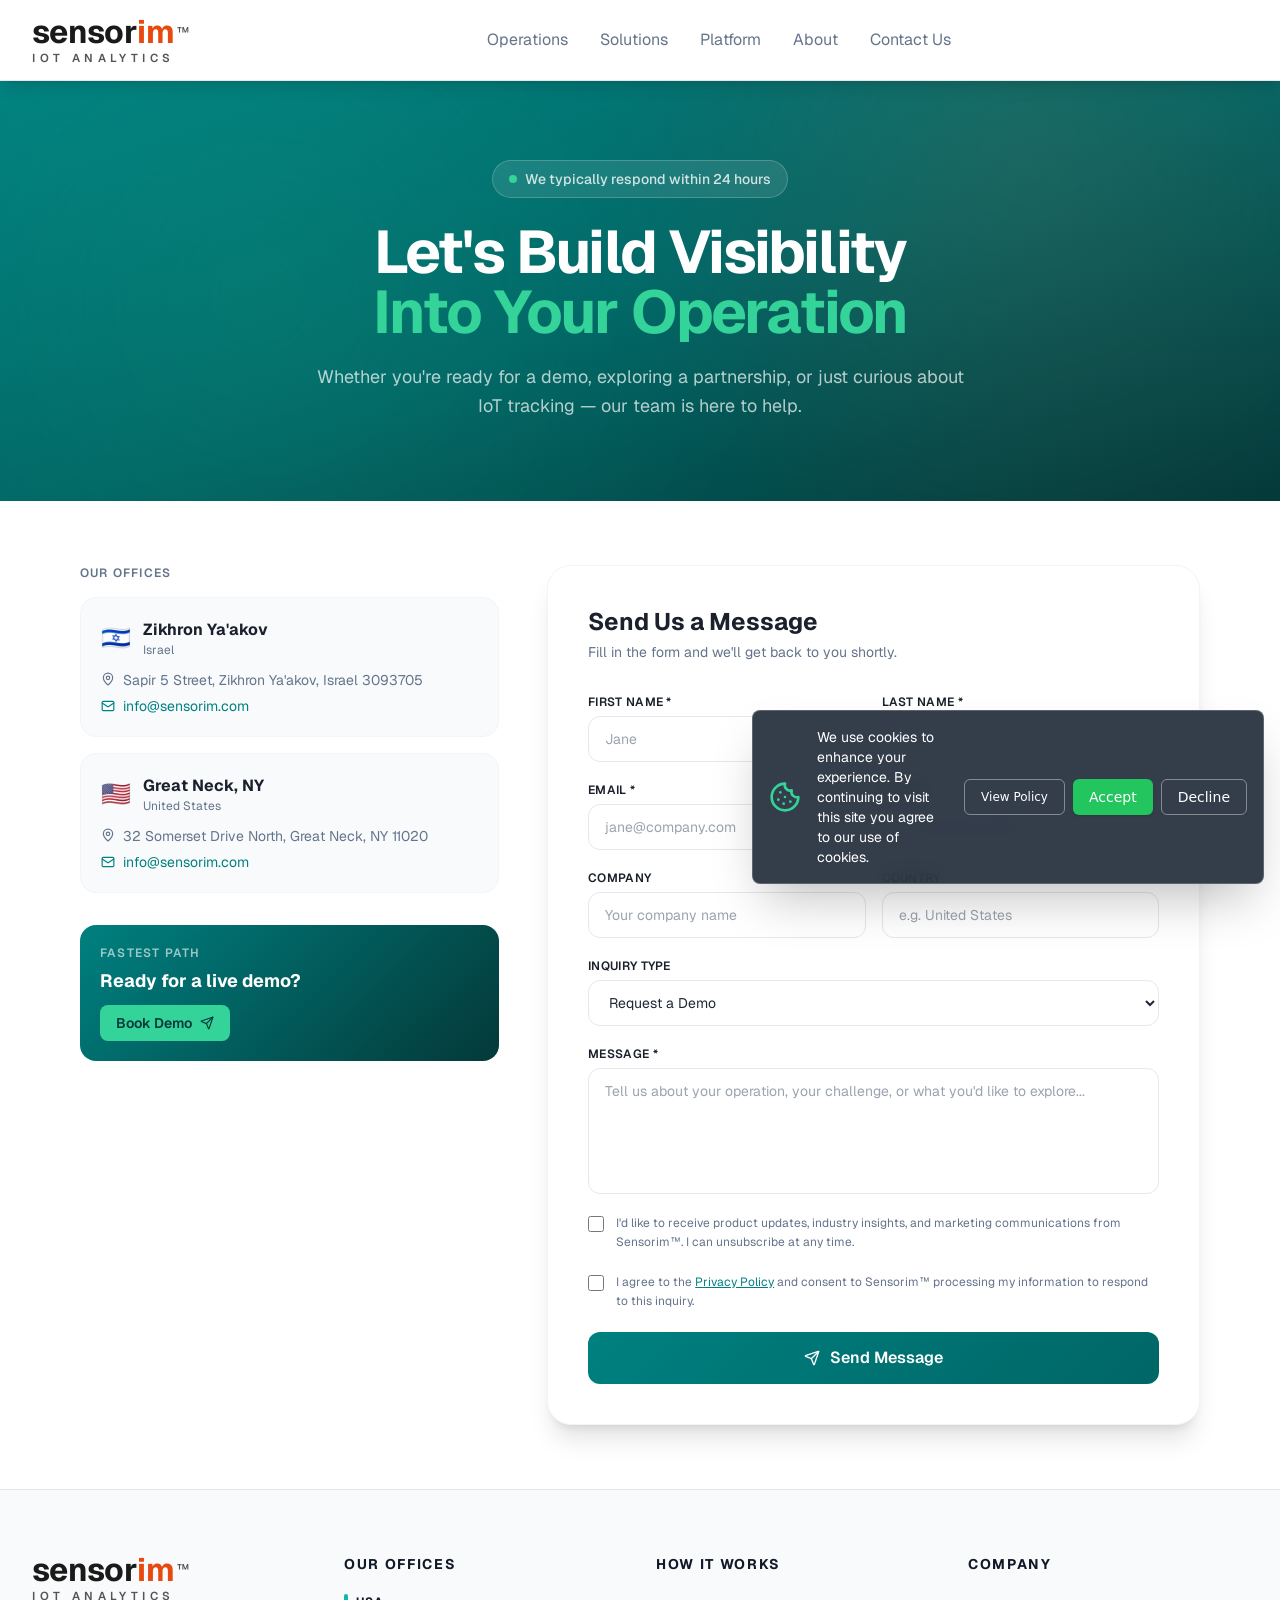
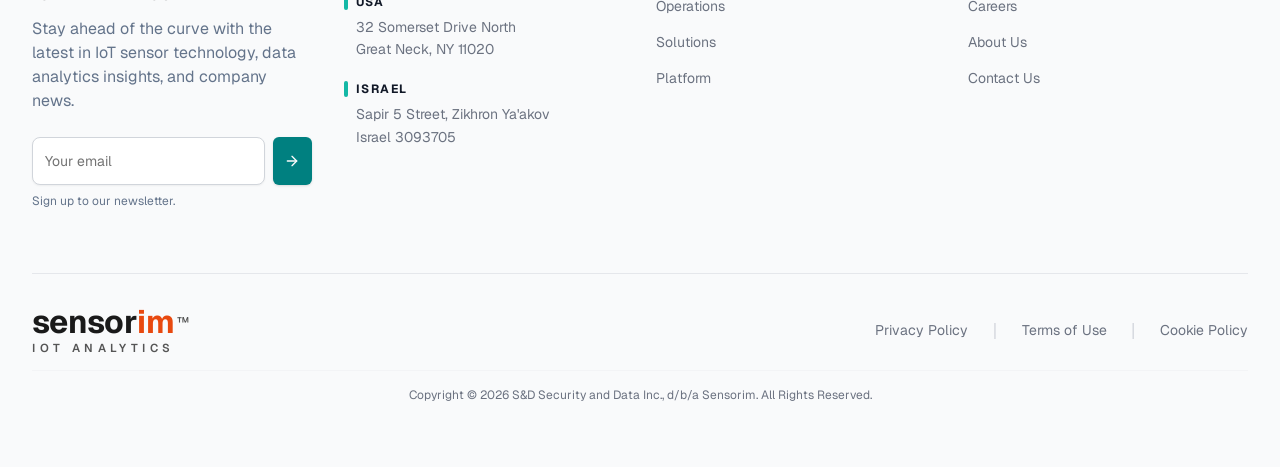
==== commit b43d5e12: "contact us form update" ====
--- a/ContactUs.html
+++ b/ContactUs.html
@@ -4,41 +4,7 @@
   <meta content="width=device-width, initial-scale=1.0" name="viewport">
   <link href="/manifest.json" rel="manifest">
   <title>Contact Sensorim | Book a Demo or Get in Touch</title>
-  <script crossorigin="" src="/assets/index-CawKhCJK.js" type="module">
-  </script>
   <link crossorigin="" href="/assets/index-BTwgTweW.css" rel="stylesheet">
-  <script type="module">
-   if (window.self === window.top) {
-  let lastPath = "";
-  function getPageNameFromPath(path) {
-    const segments = path.split("/").filter(Boolean);
-    return segments[0] || null;
-  }
-  function trackPageView() {
-    const path = window.location.pathname;
-    if (path === lastPath) return;
-    lastPath = path;
-    const pageName = getPageNameFromPath(path) || "home";
-    const appId = "68518bbc62c65aee44a48b14";
-    if (!appId) return;
-    fetch(`/api/app-logs/${appId}/log-user-in-app/${pageName}`, {
-      method: "POST",
-    }).catch(() => {});
-  }
-  const originalPushState = history.pushState.bind(history);
-  history.pushState = function (...args) {
-    originalPushState(...args);
-    trackPageView();
-  };
-  const originalReplaceState = history.replaceState.bind(history);
-  history.replaceState = function (...args) {
-    originalReplaceState(...args);
-    trackPageView();
-  };
-  window.addEventListener("popstate", trackPageView);
-  trackPageView();
-}
-  </script>
   <meta content="Ready for a demo or have questions about IoT tracking? Reach Sensorim's team in Israel or the US — we typically respond within 24 hours." name="description">
   <meta content="Contact Sensorim | Book a Demo or Get in Touch" property="og:title">
   <meta content="Ready for a demo or have questions about IoT tracking? Reach Sensorim's team in Israel or the US — we typically respond within 24 hours." property="og:description">
@@ -150,7 +116,63 @@
             opacity: 0.3;
             animation: pulse-glow 2s infinite;
           }
-        </style><header class="fixed top-0 left-0 right-0 z-50 transition-all duration-300 bg-white/95 backdrop-blur-lg border-b border-gray-200 shadow-lg"><div class="max-w-7xl mx-auto px-4 sm:px-6 lg:px-8"><div class="flex items-center justify-between h-20"><a class="flex items-center group" href="/Home"><div class="flex flex-col items-start leading-none "><div style="font-family: Geist, sans-serif; font-weight: 700; font-size: 2rem; letter-spacing: -0.02em; line-height: 1; display: flex; align-items: flex-start;"><span style="color: rgb(26, 26, 26);">sensor</span><span style="color: rgb(232, 73, 15);">im</span><span style="font-size: 0.95rem; font-weight: 500; color: rgb(85, 85, 85); align-self: flex-end; margin-bottom: 8px; margin-left: 2px;">™</span></div><div style="font-family: Geist, sans-serif; font-weight: 600; font-size: 0.72rem; letter-spacing: 0.38em; color: rgb(85, 85, 85); margin-top: 4px; text-transform: uppercase; padding-left: 0.04em;">IOT ANALYTICS</div></div></a><nav class="hidden lg:flex items-center gap-8"><a class="transition-colors duration-300 font-medium font-body text-[var(--text-light)] hover:text-[var(--primary-blue)]" href="/Operations">Operations</a><a class="transition-colors duration-300 font-medium font-body text-[var(--text-light)] hover:text-[var(--primary-blue)]" href="/Solutions">Solutions</a><a class="transition-colors duration-300 font-medium font-body text-[var(--text-light)] hover:text-[var(--primary-blue)]" href="/PeleSense">Platform</a><a class="transition-colors duration-300 font-medium font-body text-[var(--text-light)] hover:text-[var(--primary-blue)]" href="/About">About</a><a class="transition-colors duration-300 font-medium font-body text-[var(--text-light)] hover:text-[var(--primary-blue)]" href="/ContactUs">Contact Us</a></nav><div class="hidden lg:flex items-center gap-4"></div><div class="lg:hidden"><button class="inline-flex items-center justify-center gap-2 whitespace-nowrap rounded-md text-sm font-medium focus-visible:outline-none focus-visible:ring-1 focus-visible:ring-ring disabled:pointer-events-none disabled:opacity-50 [&amp;_svg]:pointer-events-none [&amp;_svg]:size-4 [&amp;_svg]:shrink-0 hover:text-accent-foreground h-9 w-9 text-[var(--text-dark)] hover:bg-white/10 transition-all duration-300 group"><div class="flex flex-col justify-center items-center w-6 h-6 space-y-1 group-hover:scale-110 transition-transform"><div class="w-6 h-0.5 bg-gray-700 rounded-full transition-all"></div><div class="w-4 h-0.5 bg-gray-700 rounded-full transition-all"></div><div class="w-6 h-0.5 bg-gray-700 rounded-full transition-all"></div></div></button></div></div></div></header><div class="fixed inset-0 z-[60] lg:hidden transition-all duration-500 opacity-0 invisible"><div class="absolute inset-0 bg-black/60 backdrop-blur-md"></div><div class="absolute right-0 top-0 h-full w-80 max-w-[85vw] bg-white shadow-2xl transform transition-transform duration-500 flex flex-col translate-x-full"><div class="flex items-center justify-between p-6 border-b border-gray-100 bg-gradient-to-r from-[var(--primary-blue)] to-[var(--secondary-blue)]"><div class="flex flex-col items-start leading-none "><div style="font-family: Geist, sans-serif; font-weight: 700; font-size: 2rem; letter-spacing: -0.02em; line-height: 1; display: flex; align-items: flex-start;"><span style="color: rgb(255, 255, 255);">sensor</span><span style="color: rgb(232, 73, 15);">im</span><span style="font-size: 0.95rem; font-weight: 500; color: rgba(255, 255, 255, 0.75); align-self: flex-end; margin-bottom: 8px; margin-left: 2px;">™</span></div><div style="font-family: Geist, sans-serif; font-weight: 600; font-size: 0.72rem; letter-spacing: 0.38em; color: rgba(255, 255, 255, 0.75); margin-top: 4px; text-transform: uppercase; padding-left: 0.04em;">IOT ANALYTICS</div></div><button class="inline-flex items-center justify-center gap-2 whitespace-nowrap rounded-md text-sm font-medium focus-visible:outline-none focus-visible:ring-1 focus-visible:ring-ring disabled:pointer-events-none disabled:opacity-50 [&amp;_svg]:pointer-events-none [&amp;_svg]:size-4 [&amp;_svg]:shrink-0 hover:text-accent-foreground h-9 w-9 text-white hover:bg-white/20 transition-all duration-300 group"><div class="relative w-6 h-6 group-hover:rotate-90 transition-transform duration-300"><div class="absolute top-1/2 left-0 w-full h-0.5 bg-white rounded-full transform rotate-45 -translate-y-1/2"></div><div class="absolute top-1/2 left-0 w-full h-0.5 bg-white rounded-full transform -rotate-45 -translate-y-1/2"></div></div></button></div><nav class="flex flex-col p-6 space-y-2"><a class="group flex items-center justify-between p-4 rounded-xl text-[var(--text-dark)] hover:bg-gray-50 hover:text-[var(--primary-blue)] transition-all duration-300 font-medium font-body" href="/Operations" style="animation-delay: 0ms;"><span class="text-lg">Operations</span><svg xmlns="http://www.w3.org/2000/svg" width="24" height="24" viewBox="0 0 24 24" fill="none" stroke="currentColor" stroke-width="2" stroke-linecap="round" stroke-linejoin="round" class="lucide lucide-arrow-right w-5 h-5 opacity-0 group-hover:opacity-100 group-hover:translate-x-1 transition-all duration-300"><path d="M5 12h14"></path><path d="m12 5 7 7-7 7"></path></svg></a><a class="group flex items-center justify-between p-4 rounded-xl text-[var(--text-dark)] hover:bg-gray-50 hover:text-[var(--primary-blue)] transition-all duration-300 font-medium font-body" href="/Solutions" style="animation-delay: 100ms;"><span class="text-lg">Solutions</span><svg xmlns="http://www.w3.org/2000/svg" width="24" height="24" viewBox="0 0 24 24" fill="none" stroke="currentColor" stroke-width="2" stroke-linecap="round" stroke-linejoin="round" class="lucide lucide-arrow-right w-5 h-5 opacity-0 group-hover:opacity-100 group-hover:translate-x-1 transition-all duration-300"><path d="M5 12h14"></path><path d="m12 5 7 7-7 7"></path></svg></a><a class="group flex items-center justify-between p-4 rounded-xl text-[var(--text-dark)] hover:bg-gray-50 hover:text-[var(--primary-blue)] transition-all duration-300 font-medium font-body" href="/PeleSense" style="animation-delay: 200ms;"><span class="text-lg">Platform</span><svg xmlns="http://www.w3.org/2000/svg" width="24" height="24" viewBox="0 0 24 24" fill="none" stroke="currentColor" stroke-width="2" stroke-linecap="round" stroke-linejoin="round" class="lucide lucide-arrow-right w-5 h-5 opacity-0 group-hover:opacity-100 group-hover:translate-x-1 transition-all duration-300"><path d="M5 12h14"></path><path d="m12 5 7 7-7 7"></path></svg></a><a class="group flex items-center justify-between p-4 rounded-xl text-[var(--text-dark)] hover:bg-gray-50 hover:text-[var(--primary-blue)] transition-all duration-300 font-medium font-body" href="/About" style="animation-delay: 300ms;"><span class="text-lg">About</span><svg xmlns="http://www.w3.org/2000/svg" width="24" height="24" viewBox="0 0 24 24" fill="none" stroke="currentColor" stroke-width="2" stroke-linecap="round" stroke-linejoin="round" class="lucide lucide-arrow-right w-5 h-5 opacity-0 group-hover:opacity-100 group-hover:translate-x-1 transition-all duration-300"><path d="M5 12h14"></path><path d="m12 5 7 7-7 7"></path></svg></a><a class="group flex items-center justify-between p-4 rounded-xl text-[var(--text-dark)] hover:bg-gray-50 hover:text-[var(--primary-blue)] transition-all duration-300 font-medium font-body" href="/ContactUs" style="animation-delay: 400ms;"><span class="text-lg">Contact Us</span><svg xmlns="http://www.w3.org/2000/svg" width="24" height="24" viewBox="0 0 24 24" fill="none" stroke="currentColor" stroke-width="2" stroke-linecap="round" stroke-linejoin="round" class="lucide lucide-arrow-right w-5 h-5 opacity-0 group-hover:opacity-100 group-hover:translate-x-1 transition-all duration-300"><path d="M5 12h14"></path><path d="m12 5 7 7-7 7"></path></svg></a></nav><div class="px-6 space-y-4 py-4"></div><div class="mt-auto p-6 border-t border-gray-100 bg-gray-50"><div class="text-center"><p class="text-sm text-[var(--text-light)] font-body mb-2">Need help?</p><a href="mailto:contact@sensorim.com" class="text-[var(--primary-blue)] font-semibold hover:underline transition-all duration-300 font-body">contact@sensorim.com</a></div></div></div></div><main class="relative"><div class="min-h-screen bg-white pt-20 font-body" style="font-family: Geist, -apple-system, BlinkMacSystemFont, sans-serif;"><section class="relative overflow-hidden py-20 px-4"><div class="absolute inset-0 bg-gradient-to-br from-[var(--primary-blue)] via-[var(--secondary-blue)] to-[var(--dark-blue)]"></div><div class="absolute inset-0 opacity-10" style="background-image: radial-gradient(circle at 20% 50%, rgb(52, 211, 153) 0%, transparent 50%), radial-gradient(circle at 80% 20%, rgb(255, 107, 53) 0%, transparent 40%);"></div><div class="relative max-w-4xl mx-auto text-center"><div class="inline-flex items-center gap-2 bg-white/10 backdrop-blur-sm border border-white/20 rounded-full px-4 py-2 mb-6"><span class="w-2 h-2 rounded-full bg-[var(--accent-cyan)] animate-pulse"></span><span class="text-white/80 text-sm font-medium">We typically respond within 24 hours</span></div><h1 class="text-4xl md:text-6xl font-bold text-white mb-5 leading-tight" style="letter-spacing: -0.03em;">Let's Build Visibility<br><span style="color: var(--accent-cyan);">Into Your Operation</span></h1><p class="text-white/70 text-lg max-w-2xl mx-auto leading-relaxed">Whether you're ready for a demo, exploring a partnership, or just curious about IoT tracking — our team is here to help.</p></div></section><section class="max-w-6xl mx-auto px-4 py-16 grid md:grid-cols-5 gap-12"><div class="md:col-span-2 flex flex-col gap-8"><div><h2 class="text-xs font-semibold uppercase tracking-widest text-[var(--text-light)] mb-4">Our Offices</h2><div class="flex flex-col gap-4"><div class="rounded-2xl border border-gray-100 p-5 hover:shadow-md transition-shadow" style="background: rgb(248, 250, 252);"><div class="flex items-center gap-3 mb-3"><span class="text-2xl">🇮🇱</span><div><div class="font-bold text-[var(--text-dark)]">Zikhron Ya'akov</div><div class="text-xs text-[var(--text-light)]">Israel</div></div></div><div class="flex flex-col gap-1.5"><div class="flex items-start gap-2 text-sm text-[var(--text-light)]"><svg xmlns="http://www.w3.org/2000/svg" width="24" height="24" viewBox="0 0 24 24" fill="none" stroke="currentColor" stroke-width="2" stroke-linecap="round" stroke-linejoin="round" class="lucide lucide-map-pin w-3.5 h-3.5 mt-0.5 flex-shrink-0"><path d="M20 10c0 4.993-5.539 10.193-7.399 11.799a1 1 0 0 1-1.202 0C9.539 20.193 4 14.993 4 10a8 8 0 0 1 16 0"></path><circle cx="12" cy="10" r="3"></circle></svg>Sapir 5 Street, Zikhron Ya'akov, Israel 3093705</div><a href="mailto:info@sensorim.com" class="flex items-center gap-2 text-sm text-[var(--primary-blue)] hover:underline"><svg xmlns="http://www.w3.org/2000/svg" width="24" height="24" viewBox="0 0 24 24" fill="none" stroke="currentColor" stroke-width="2" stroke-linecap="round" stroke-linejoin="round" class="lucide lucide-mail w-3.5 h-3.5"><rect width="20" height="16" x="2" y="4" rx="2"></rect><path d="m22 7-8.97 5.7a1.94 1.94 0 0 1-2.06 0L2 7"></path></svg>info@sensorim.com</a></div></div><div class="rounded-2xl border border-gray-100 p-5 hover:shadow-md transition-shadow" style="background: rgb(248, 250, 252);"><div class="flex items-center gap-3 mb-3"><span class="text-2xl">🇺🇸</span><div><div class="font-bold text-[var(--text-dark)]">Great Neck, NY</div><div class="text-xs text-[var(--text-light)]">United States</div></div></div><div class="flex flex-col gap-1.5"><div class="flex items-start gap-2 text-sm text-[var(--text-light)]"><svg xmlns="http://www.w3.org/2000/svg" width="24" height="24" viewBox="0 0 24 24" fill="none" stroke="currentColor" stroke-width="2" stroke-linecap="round" stroke-linejoin="round" class="lucide lucide-map-pin w-3.5 h-3.5 mt-0.5 flex-shrink-0"><path d="M20 10c0 4.993-5.539 10.193-7.399 11.799a1 1 0 0 1-1.202 0C9.539 20.193 4 14.993 4 10a8 8 0 0 1 16 0"></path><circle cx="12" cy="10" r="3"></circle></svg>32 Somerset Drive North, Great Neck, NY 11020</div><a href="mailto:info@sensorim.com" class="flex items-center gap-2 text-sm text-[var(--primary-blue)] hover:underline"><svg xmlns="http://www.w3.org/2000/svg" width="24" height="24" viewBox="0 0 24 24" fill="none" stroke="currentColor" stroke-width="2" stroke-linecap="round" stroke-linejoin="round" class="lucide lucide-mail w-3.5 h-3.5"><rect width="20" height="16" x="2" y="4" rx="2"></rect><path d="m22 7-8.97 5.7a1.94 1.94 0 0 1-2.06 0L2 7"></path></svg>info@sensorim.com</a></div></div></div></div><div class="rounded-2xl p-5 text-white" style="background: linear-gradient(135deg, var(--primary-blue), var(--dark-blue));"><div class="text-xs font-semibold uppercase tracking-widest mb-2 text-white/60">Fastest Path</div><p class="font-bold text-lg mb-3 leading-snug">Ready for a live demo?</p><a href="mailto:info@sensorim.com?subject=PeleSense Demo Request" class="inline-flex items-center gap-2 bg-[var(--accent-cyan)] text-[var(--dark-blue)] font-semibold px-4 py-2 rounded-lg text-sm hover:opacity-90 transition-opacity">Book Demo <svg xmlns="http://www.w3.org/2000/svg" width="24" height="24" viewBox="0 0 24 24" fill="none" stroke="currentColor" stroke-width="2" stroke-linecap="round" stroke-linejoin="round" class="lucide lucide-send w-3.5 h-3.5"><path d="M14.536 21.686a.5.5 0 0 0 .937-.024l6.5-19a.496.496 0 0 0-.635-.635l-19 6.5a.5.5 0 0 0-.024.937l7.93 3.18a2 2 0 0 1 1.112 1.11z"></path><path d="m21.854 2.147-10.94 10.939"></path></svg></a></div></div><div class="md:col-span-3"><div class="rounded-3xl border border-gray-100 shadow-xl p-8 md:p-10 bg-white"><h2 class="text-2xl font-bold text-[var(--text-dark)] mb-1">Send Us a Message</h2><p class="text-[var(--text-light)] text-sm mb-8">Fill in the form and we'll get back to you shortly.</p><form class="flex flex-col gap-5"><div class="grid sm:grid-cols-2 gap-4"><div class="flex flex-col gap-1.5"><label class="text-xs font-semibold text-[var(--text-dark)] uppercase tracking-wide">First Name *</label><input required="" placeholder="Jane" class="rounded-xl border border-gray-200 px-4 py-3 text-sm outline-none focus:border-[var(--primary-blue)] focus:ring-2 focus:ring-[var(--primary-blue)]/10 transition-all" value=""></div><div class="flex flex-col gap-1.5"><label class="text-xs font-semibold text-[var(--text-dark)] uppercase tracking-wide">Last Name *</label><input required="" placeholder="Smith" class="rounded-xl border border-gray-200 px-4 py-3 text-sm outline-none focus:border-[var(--primary-blue)] focus:ring-2 focus:ring-[var(--primary-blue)]/10 transition-all" value=""></div></div><div class="grid sm:grid-cols-2 gap-4"><div class="flex flex-col gap-1.5"><label class="text-xs font-semibold text-[var(--text-dark)] uppercase tracking-wide">Email *</label><input required="" type="email" placeholder="jane@company.com" class="rounded-xl border border-gray-200 px-4 py-3 text-sm outline-none focus:border-[var(--primary-blue)] focus:ring-2 focus:ring-[var(--primary-blue)]/10 transition-all" value=""></div><div class="flex flex-col gap-1.5"><label class="text-xs font-semibold text-[var(--text-dark)] uppercase tracking-wide">Phone</label><input type="tel" placeholder="+1 (555) 000-0000" class="rounded-xl border border-gray-200 px-4 py-3 text-sm outline-none focus:border-[var(--primary-blue)] focus:ring-2 focus:ring-[var(--primary-blue)]/10 transition-all" value=""></div></div><div class="grid sm:grid-cols-2 gap-4"><div class="flex flex-col gap-1.5"><label class="text-xs font-semibold text-[var(--text-dark)] uppercase tracking-wide">Company</label><input placeholder="Your company name" class="rounded-xl border border-gray-200 px-4 py-3 text-sm outline-none focus:border-[var(--primary-blue)] focus:ring-2 focus:ring-[var(--primary-blue)]/10 transition-all" value=""></div><div class="flex flex-col gap-1.5"><label class="text-xs font-semibold text-[var(--text-dark)] uppercase tracking-wide">Country</label><input placeholder="e.g. United States" class="rounded-xl border border-gray-200 px-4 py-3 text-sm outline-none focus:border-[var(--primary-blue)] focus:ring-2 focus:ring-[var(--primary-blue)]/10 transition-all" value=""></div></div><div class="flex flex-col gap-1.5"><label class="text-xs font-semibold text-[var(--text-dark)] uppercase tracking-wide">Inquiry Type</label><select class="rounded-xl border border-gray-200 px-4 py-3 text-sm outline-none focus:border-[var(--primary-blue)] focus:ring-2 focus:ring-[var(--primary-blue)]/10 transition-all bg-white"><option value="demo">Request a Demo</option><option value="product_inquiry">Product Inquiry</option><option value="partnership">Partnership</option><option value="support">Support</option><option value="general">General</option></select></div><div class="flex flex-col gap-1.5"><label class="text-xs font-semibold text-[var(--text-dark)] uppercase tracking-wide">Message *</label><textarea required="" rows="5" placeholder="Tell us about your operation, your challenge, or what you'd like to explore..." class="rounded-xl border border-gray-200 px-4 py-3 text-sm outline-none focus:border-[var(--primary-blue)] focus:ring-2 focus:ring-[var(--primary-blue)]/10 transition-all resize-none"></textarea></div><label class="flex items-start gap-3 cursor-pointer"><input type="checkbox" class="mt-0.5 w-4 h-4 rounded border-gray-300 accent-[var(--primary-blue)] cursor-pointer flex-shrink-0"><span class="text-xs text-[var(--text-light)] leading-relaxed">I'd like to receive product updates, industry insights, and marketing communications from Sensorim™. I can unsubscribe at any time.</span></label><label class="flex items-start gap-3 cursor-pointer"><input type="checkbox" required="" class="mt-0.5 w-4 h-4 rounded border-gray-300 accent-[var(--primary-blue)] cursor-pointer flex-shrink-0"><span class="text-xs text-[var(--text-light)] leading-relaxed">I agree to the <a href="/privacy-policy" target="_blank" rel="noopener noreferrer" class="text-[var(--primary-blue)] underline hover:opacity-80 transition-opacity">Privacy Policy</a> and consent to Sensorim™ processing my information to respond to this inquiry.</span></label><button type="submit" disabled="" class="flex items-center justify-center gap-2.5 font-semibold px-6 py-3.5 rounded-xl text-white transition-all hover:opacity-90 disabled:opacity-60" style="background: linear-gradient(135deg, var(--primary-blue), var(--secondary-blue));"><svg xmlns="http://www.w3.org/2000/svg" width="24" height="24" viewBox="0 0 24 24" fill="none" stroke="currentColor" stroke-width="2" stroke-linecap="round" stroke-linejoin="round" class="lucide lucide-send w-4 h-4"><path d="M14.536 21.686a.5.5 0 0 0 .937-.024l6.5-19a.496.496 0 0 0-.635-.635l-19 6.5a.5.5 0 0 0-.024.937l7.93 3.18a2 2 0 0 1 1.112 1.11z"></path><path d="m21.854 2.147-10.94 10.939"></path></svg> Send Message</button></form></div></div></section></div></main><footer class="bg-gray-50 border-t border-gray-200 py-16"><div class="max-w-screen-xl mx-auto px-4 sm:px-6 lg:px-8"><div class="grid md:grid-cols-2 lg:grid-cols-4 gap-8"><div class="lg:col-span-1"><div class="mb-4"><div class="flex flex-col items-start leading-none "><div style="font-family: Geist, sans-serif; font-weight: 700; font-size: 2rem; letter-spacing: -0.02em; line-height: 1; display: flex; align-items: flex-start;"><span style="color: rgb(26, 26, 26);">sensor</span><span style="color: rgb(232, 73, 15);">im</span><span style="font-size: 0.95rem; font-weight: 500; color: rgb(85, 85, 85); align-self: flex-end; margin-bottom: 8px; margin-left: 2px;">™</span></div><div style="font-family: Geist, sans-serif; font-weight: 600; font-size: 0.72rem; letter-spacing: 0.38em; color: rgb(85, 85, 85); margin-top: 4px; text-transform: uppercase; padding-left: 0.04em;">IOT ANALYTICS</div></div></div><p class="text-[var(--text-light)] mb-6 font-body">Stay ahead of the curve with the latest in IoT sensor technology, data analytics insights, and company news.</p><div><form class="flex gap-2"><input type="email" class="flex w-full border px-3 py-1 text-base shadow-sm transition-colors file:border-0 file:bg-transparent file:text-sm file:font-medium file:text-foreground placeholder:text-muted-foreground focus-visible:outline-none focus-visible:ring-1 focus-visible:ring-ring disabled:cursor-not-allowed disabled:opacity-50 md:text-sm h-12 bg-white border-gray-300 rounded-lg focus:ring-[var(--primary-blue)] focus:border-[var(--primary-blue)] font-body" placeholder="Your email" required="" value=""><button class="inline-flex items-center justify-center gap-2 whitespace-nowrap rounded-md text-sm font-medium transition-colors focus-visible:outline-none focus-visible:ring-1 focus-visible:ring-ring disabled:pointer-events-none [&amp;_svg]:pointer-events-none [&amp;_svg]:size-4 [&amp;_svg]:shrink-0 text-primary-foreground shadow h-12 w-12 bg-[var(--primary-blue)] hover:bg-[var(--secondary-blue)] disabled:opacity-50" type="submit"><svg xmlns="http://www.w3.org/2000/svg" width="24" height="24" viewBox="0 0 24 24" fill="none" stroke="currentColor" stroke-width="2" stroke-linecap="round" stroke-linejoin="round" class="lucide lucide-arrow-right w-4 h-4"><path d="M5 12h14"></path><path d="m12 5 7 7-7 7"></path></svg></button></form><p class="text-xs text-[var(--text-light)] mt-2 font-body">Sign up to our newsletter.</p></div></div><div><h4 class="text-sm font-bold tracking-widest uppercase text-gray-900 mb-5" style="font-family: Geist, sans-serif; letter-spacing: 0.12em;">Our Offices</h4><div class="mb-5"><div class="flex items-center gap-2 mb-1.5"><span class="w-1 h-4 rounded-full bg-teal-500 inline-block"></span><h5 class="text-xs font-bold tracking-widest uppercase text-gray-900" style="font-family: Geist, sans-serif; letter-spacing: 0.12em;">USA</h5></div><address class="text-gray-500 font-body not-italic text-sm leading-relaxed pl-3">32 Somerset Drive North<br>Great Neck, NY 11020</address></div><div><div class="flex items-center gap-2 mb-1.5"><span class="w-1 h-4 rounded-full bg-teal-500 inline-block"></span><h5 class="text-xs font-bold tracking-widest uppercase text-gray-900" style="font-family: Geist, sans-serif; letter-spacing: 0.12em;">Israel</h5></div><address class="text-gray-500 font-body not-italic text-sm leading-relaxed pl-3">Sapir 5 Street, Zikhron Ya'akov<br>Israel 3093705</address></div></div><div><h4 class="text-sm font-bold tracking-widest uppercase text-gray-900 mb-5" style="font-family: Geist, sans-serif; letter-spacing: 0.12em;">How It Works</h4><ul class="space-y-3"><li><a class="text-gray-500 hover:text-teal-600 transition-colors font-body text-sm" href="/Operations">Operations</a></li><li><a class="text-gray-500 hover:text-teal-600 transition-colors font-body text-sm" href="/Solutions">Solutions</a></li><li><a class="text-gray-500 hover:text-teal-600 transition-colors font-body text-sm" href="/PeleSense">Platform</a></li></ul></div><div><h4 class="text-sm font-bold tracking-widest uppercase text-gray-900 mb-5" style="font-family: Geist, sans-serif; letter-spacing: 0.12em;">Company</h4><ul class="space-y-3"><li><a class="text-gray-500 hover:text-teal-600 transition-colors font-body text-sm" href="/Careers">Careers</a></li><li><a class="text-gray-500 hover:text-teal-600 transition-colors font-body text-sm" href="/About">About Us</a></li><li><a class="text-gray-500 hover:text-teal-600 transition-colors font-body text-sm" href="/ContactUs">Contact Us</a></li></ul></div></div><div class="mt-16 pt-8 border-t border-gray-200"><div class="flex flex-col md:flex-row justify-between items-center gap-4 mb-4"><div class="flex flex-col items-start leading-none "><div style="font-family: Geist, sans-serif; font-weight: 700; font-size: 2rem; letter-spacing: -0.02em; line-height: 1; display: flex; align-items: flex-start;"><span style="color: rgb(26, 26, 26);">sensor</span><span style="color: rgb(232, 73, 15);">im</span><span style="font-size: 0.95rem; font-weight: 500; color: rgb(85, 85, 85); align-self: flex-end; margin-bottom: 8px; margin-left: 2px;">™</span></div><div style="font-family: Geist, sans-serif; font-weight: 600; font-size: 0.72rem; letter-spacing: 0.38em; color: rgb(85, 85, 85); margin-top: 4px; text-transform: uppercase; padding-left: 0.04em;">IOT ANALYTICS</div></div><div class="flex items-center gap-6"><button class="text-sm text-gray-500 hover:text-gray-900 transition-colors font-body">Privacy Policy</button><span class="text-gray-300">|</span><button class="text-sm text-gray-500 hover:text-gray-900 transition-colors font-body">Terms of Use</button><span class="text-gray-300">|</span><button class="text-sm text-gray-500 hover:text-gray-900 transition-colors font-body">Cookie Policy</button></div></div><div class="pt-4 border-t border-gray-100 text-center"><p class="text-xs text-gray-500 font-body">Copyright © 2026 S&amp;D Security and Data Inc., d/b/a Sensorim. All Rights Reserved.</p></div></div></div></footer><div class="fixed right-4 bottom-4 z-50"><button aria-label="Open Accessibility Options" class="w-14 h-14 rounded-full shadow-lg flex items-center justify-center" style="background-color: rgb(29, 161, 216);"><svg xmlns="http://www.w3.org/2000/svg" viewBox="0 0 100 100" fill="white" class="w-9 h-9" aria-hidden="true"><circle cx="50" cy="16" r="9"></circle><path d="M18 38 Q50 44 82 38 Q84 32 80 31 Q50 37 20 31 Q16 32 18 38Z"></path><path d="M44 42 L38 72 C37 76 40 78 43 78 C46 78 47 76 48 73 L50 60 L52 73 C53 76 54 78 57 78 C60 78 63 76 62 72 L56 42Z"></path></svg></button></div><div class="fixed bottom-4 left-4 right-4 md:left-auto z-50 animate-in slide-in-from-bottom-5 duration-500"><div class="bg-gray-800/90 text-white p-4 rounded-lg shadow-2xl flex flex-col md:flex-row items-center gap-4 max-w-lg mx-auto md:mx-0 md:ml-auto backdrop-blur-md border border-white/20"><svg xmlns="http://www.w3.org/2000/svg" width="24" height="24" viewBox="0 0 24 24" fill="none" stroke="currentColor" stroke-width="2" stroke-linecap="round" stroke-linejoin="round" class="lucide lucide-cookie w-8 h-8 text-[var(--accent-cyan)] flex-shrink-0"><path d="M12 2a10 10 0 1 0 10 10 4 4 0 0 1-5-5 4 4 0 0 1-5-5"></path><path d="M8.5 8.5v.01"></path><path d="M16 15.5v.01"></path><path d="M12 12v.01"></path><path d="M11 17v.01"></path><path d="M7 14v.01"></path></svg><p class="text-sm font-body text-center md:text-left">We use cookies to enhance your experience. By continuing to visit this site you agree to our use of cookies.</p><div class="flex gap-2 flex-shrink-0 flex-wrap justify-center"><button class="inline-flex items-center justify-center gap-2 whitespace-nowrap font-medium transition-colors focus-visible:outline-none focus-visible:ring-1 focus-visible:ring-ring disabled:pointer-events-none disabled:opacity-50 [&amp;_svg]:pointer-events-none [&amp;_svg]:size-4 [&amp;_svg]:shrink-0 border shadow-sm hover:text-accent-foreground py-2 bg-transparent border-white/40 text-white hover:bg-white/10 h-9 px-4 rounded-md text-xs">View Policy</button><button class="inline-flex items-center justify-center gap-2 whitespace-nowrap text-sm font-medium transition-colors focus-visible:outline-none focus-visible:ring-1 focus-visible:ring-ring disabled:pointer-events-none disabled:opacity-50 [&amp;_svg]:pointer-events-none [&amp;_svg]:size-4 [&amp;_svg]:shrink-0 shadow py-2 bg-green-500 hover:bg-green-600 text-white h-9 px-4 rounded-md">Accept</button><button class="inline-flex items-center justify-center gap-2 whitespace-nowrap text-sm font-medium transition-colors focus-visible:outline-none focus-visible:ring-1 focus-visible:ring-ring disabled:pointer-events-none disabled:opacity-50 [&amp;_svg]:pointer-events-none [&amp;_svg]:size-4 [&amp;_svg]:shrink-0 border shadow-sm hover:text-accent-foreground py-2 bg-transparent border-white/40 text-white hover:bg-white/10 h-9 px-4 rounded-md">Decline</button></div></div></div></div><div class="fixed top-0 z-[100] flex max-h-screen w-full flex-col-reverse p-4 sm:bottom-0 sm:right-0 sm:top-auto sm:flex-col md:max-w-[420px]"><div class="fixed top-0 z-[100] flex max-h-screen w-full flex-col-reverse p-4 sm:bottom-0 sm:right-0 sm:top-auto sm:flex-col md:max-w-[420px]"></div></div></div>
+        </style><header class="fixed top-0 left-0 right-0 z-50 transition-all duration-300 bg-white/95 backdrop-blur-lg border-b border-gray-200 shadow-lg"><div class="max-w-7xl mx-auto px-4 sm:px-6 lg:px-8"><div class="flex items-center justify-between h-20"><a class="flex items-center group" href="/Home"><div class="flex flex-col items-start leading-none "><div style="font-family: Geist, sans-serif; font-weight: 700; font-size: 2rem; letter-spacing: -0.02em; line-height: 1; display: flex; align-items: flex-start;"><span style="color: rgb(26, 26, 26);">sensor</span><span style="color: rgb(232, 73, 15);">im</span><span style="font-size: 0.95rem; font-weight: 500; color: rgb(85, 85, 85); align-self: flex-end; margin-bottom: 8px; margin-left: 2px;">™</span></div><div style="font-family: Geist, sans-serif; font-weight: 600; font-size: 0.72rem; letter-spacing: 0.38em; color: rgb(85, 85, 85); margin-top: 4px; text-transform: uppercase; padding-left: 0.04em;">IOT ANALYTICS</div></div></a><nav class="hidden lg:flex items-center gap-8"><a class="transition-colors duration-300 font-medium font-body text-[var(--text-light)] hover:text-[var(--primary-blue)]" href="/Operations">Operations</a><a class="transition-colors duration-300 font-medium font-body text-[var(--text-light)] hover:text-[var(--primary-blue)]" href="/Solutions">Solutions</a><a class="transition-colors duration-300 font-medium font-body text-[var(--text-light)] hover:text-[var(--primary-blue)]" href="/PeleSense">Platform</a><a class="transition-colors duration-300 font-medium font-body text-[var(--text-light)] hover:text-[var(--primary-blue)]" href="/About">About</a><a class="transition-colors duration-300 font-medium font-body text-[var(--text-light)] hover:text-[var(--primary-blue)]" href="/ContactUs">Contact Us</a></nav><div class="hidden lg:flex items-center gap-4"></div><div class="lg:hidden"><button id="mobile-menu-btn" type="button" aria-label="Open menu" class="inline-flex items-center justify-center gap-2 whitespace-nowrap rounded-md text-sm font-medium focus-visible:outline-none focus-visible:ring-1 focus-visible:ring-ring disabled:pointer-events-none disabled:opacity-50 [&amp;_svg]:pointer-events-none [&amp;_svg]:size-4 [&amp;_svg]:shrink-0 hover:text-accent-foreground h-9 w-9 text-[var(--text-dark)] hover:bg-white/10 transition-all duration-300 group"><div class="flex flex-col justify-center items-center w-6 h-6 space-y-1 group-hover:scale-110 transition-transform"><div class="w-6 h-0.5 bg-gray-700 rounded-full transition-all"></div><div class="w-4 h-0.5 bg-gray-700 rounded-full transition-all"></div><div class="w-6 h-0.5 bg-gray-700 rounded-full transition-all"></div></div></button></div></div></div></header><div id="mobile-menu-overlay" class="fixed inset-0 z-[60] lg:hidden transition-all duration-500 opacity-0 invisible"><div id="mobile-menu-backdrop" class="absolute inset-0 bg-black/60 backdrop-blur-md"></div><div id="mobile-menu-panel" class="absolute right-0 top-0 h-full w-80 max-w-[85vw] bg-white shadow-2xl transform transition-transform duration-500 flex flex-col translate-x-full"><div class="flex items-center justify-between p-6 border-b border-gray-100 bg-gradient-to-r from-[var(--primary-blue)] to-[var(--secondary-blue)]"><div class="flex flex-col items-start leading-none "><div style="font-family: Geist, sans-serif; font-weight: 700; font-size: 2rem; letter-spacing: -0.02em; line-height: 1; display: flex; align-items: flex-start;"><span style="color: rgb(255, 255, 255);">sensor</span><span style="color: rgb(232, 73, 15);">im</span><span style="font-size: 0.95rem; font-weight: 500; color: rgba(255, 255, 255, 0.75); align-self: flex-end; margin-bottom: 8px; margin-left: 2px;">™</span></div><div style="font-family: Geist, sans-serif; font-weight: 600; font-size: 0.72rem; letter-spacing: 0.38em; color: rgba(255, 255, 255, 0.75); margin-top: 4px; text-transform: uppercase; padding-left: 0.04em;">IOT ANALYTICS</div></div><button id="mobile-menu-close" type="button" aria-label="Close menu" class="inline-flex items-center justify-center gap-2 whitespace-nowrap rounded-md text-sm font-medium focus-visible:outline-none focus-visible:ring-1 focus-visible:ring-ring disabled:pointer-events-none disabled:opacity-50 [&amp;_svg]:pointer-events-none [&amp;_svg]:size-4 [&amp;_svg]:shrink-0 hover:text-accent-foreground h-9 w-9 text-white hover:bg-white/20 transition-all duration-300 group"><div class="relative w-6 h-6 group-hover:rotate-90 transition-transform duration-300"><div class="absolute top-1/2 left-0 w-full h-0.5 bg-white rounded-full transform rotate-45 -translate-y-1/2"></div><div class="absolute top-1/2 left-0 w-full h-0.5 bg-white rounded-full transform -rotate-45 -translate-y-1/2"></div></div></button></div><nav class="flex flex-col p-6 space-y-2"><a class="group flex items-center justify-between p-4 rounded-xl text-[var(--text-dark)] hover:bg-gray-50 hover:text-[var(--primary-blue)] transition-all duration-300 font-medium font-body" href="/Operations" style="animation-delay: 0ms;"><span class="text-lg">Operations</span><svg xmlns="http://www.w3.org/2000/svg" width="24" height="24" viewBox="0 0 24 24" fill="none" stroke="currentColor" stroke-width="2" stroke-linecap="round" stroke-linejoin="round" class="lucide lucide-arrow-right w-5 h-5 opacity-0 group-hover:opacity-100 group-hover:translate-x-1 transition-all duration-300"><path d="M5 12h14"></path><path d="m12 5 7 7-7 7"></path></svg></a><a class="group flex items-center justify-between p-4 rounded-xl text-[var(--text-dark)] hover:bg-gray-50 hover:text-[var(--primary-blue)] transition-all duration-300 font-medium font-body" href="/Solutions" style="animation-delay: 100ms;"><span class="text-lg">Solutions</span><svg xmlns="http://www.w3.org/2000/svg" width="24" height="24" viewBox="0 0 24 24" fill="none" stroke="currentColor" stroke-width="2" stroke-linecap="round" stroke-linejoin="round" class="lucide lucide-arrow-right w-5 h-5 opacity-0 group-hover:opacity-100 group-hover:translate-x-1 transition-all duration-300"><path d="M5 12h14"></path><path d="m12 5 7 7-7 7"></path></svg></a><a class="group flex items-center justify-between p-4 rounded-xl text-[var(--text-dark)] hover:bg-gray-50 hover:text-[var(--primary-blue)] transition-all duration-300 font-medium font-body" href="/PeleSense" style="animation-delay: 200ms;"><span class="text-lg">Platform</span><svg xmlns="http://www.w3.org/2000/svg" width="24" height="24" viewBox="0 0 24 24" fill="none" stroke="currentColor" stroke-width="2" stroke-linecap="round" stroke-linejoin="round" class="lucide lucide-arrow-right w-5 h-5 opacity-0 group-hover:opacity-100 group-hover:translate-x-1 transition-all duration-300"><path d="M5 12h14"></path><path d="m12 5 7 7-7 7"></path></svg></a><a class="group flex items-center justify-between p-4 rounded-xl text-[var(--text-dark)] hover:bg-gray-50 hover:text-[var(--primary-blue)] transition-all duration-300 font-medium font-body" href="/About" style="animation-delay: 300ms;"><span class="text-lg">About</span><svg xmlns="http://www.w3.org/2000/svg" width="24" height="24" viewBox="0 0 24 24" fill="none" stroke="currentColor" stroke-width="2" stroke-linecap="round" stroke-linejoin="round" class="lucide lucide-arrow-right w-5 h-5 opacity-0 group-hover:opacity-100 group-hover:translate-x-1 transition-all duration-300"><path d="M5 12h14"></path><path d="m12 5 7 7-7 7"></path></svg></a><a class="group flex items-center justify-between p-4 rounded-xl text-[var(--text-dark)] hover:bg-gray-50 hover:text-[var(--primary-blue)] transition-all duration-300 font-medium font-body" href="/ContactUs" style="animation-delay: 400ms;"><span class="text-lg">Contact Us</span><svg xmlns="http://www.w3.org/2000/svg" width="24" height="24" viewBox="0 0 24 24" fill="none" stroke="currentColor" stroke-width="2" stroke-linecap="round" stroke-linejoin="round" class="lucide lucide-arrow-right w-5 h-5 opacity-0 group-hover:opacity-100 group-hover:translate-x-1 transition-all duration-300"><path d="M5 12h14"></path><path d="m12 5 7 7-7 7"></path></svg></a></nav><div class="px-6 space-y-4 py-4"></div><div class="mt-auto p-6 border-t border-gray-100 bg-gray-50"><div class="text-center"><p class="text-sm text-[var(--text-light)] font-body mb-2">Need help?</p><a href="mailto:contact@sensorim.com" class="text-[var(--primary-blue)] font-semibold hover:underline transition-all duration-300 font-body">contact@sensorim.com</a></div></div></div></div><main class="relative"><div class="min-h-screen bg-white pt-20 font-body" style="font-family: Geist, -apple-system, BlinkMacSystemFont, sans-serif;"><section class="relative overflow-hidden py-20 px-4"><div class="absolute inset-0 bg-gradient-to-br from-[var(--primary-blue)] via-[var(--secondary-blue)] to-[var(--dark-blue)]"></div><div class="absolute inset-0 opacity-10" style="background-image: radial-gradient(circle at 20% 50%, rgb(52, 211, 153) 0%, transparent 50%), radial-gradient(circle at 80% 20%, rgb(255, 107, 53) 0%, transparent 40%);"></div><div class="relative max-w-4xl mx-auto text-center"><div class="inline-flex items-center gap-2 bg-white/10 backdrop-blur-sm border border-white/20 rounded-full px-4 py-2 mb-6"><span class="w-2 h-2 rounded-full bg-[var(--accent-cyan)] animate-pulse"></span><span class="text-white/80 text-sm font-medium">We typically respond within 24 hours</span></div><h1 class="text-4xl md:text-6xl font-bold text-white mb-5 leading-tight" style="letter-spacing: -0.03em;">Let's Build Visibility<br><span style="color: var(--accent-cyan);">Into Your Operation</span></h1><p class="text-white/70 text-lg max-w-2xl mx-auto leading-relaxed">Whether you're ready for a demo, exploring a partnership, or just curious about IoT tracking — our team is here to help.</p></div></section><section class="max-w-6xl mx-auto px-4 py-16 grid md:grid-cols-5 gap-12"><div class="md:col-span-2 flex flex-col gap-8"><div><h2 class="text-xs font-semibold uppercase tracking-widest text-[var(--text-light)] mb-4">Our Offices</h2><div class="flex flex-col gap-4"><div class="rounded-2xl border border-gray-100 p-5 hover:shadow-md transition-shadow" style="background: rgb(248, 250, 252);"><div class="flex items-center gap-3 mb-3"><span class="text-2xl">🇮🇱</span><div><div class="font-bold text-[var(--text-dark)]">Zikhron Ya'akov</div><div class="text-xs text-[var(--text-light)]">Israel</div></div></div><div class="flex flex-col gap-1.5"><div class="flex items-start gap-2 text-sm text-[var(--text-light)]"><svg xmlns="http://www.w3.org/2000/svg" width="24" height="24" viewBox="0 0 24 24" fill="none" stroke="currentColor" stroke-width="2" stroke-linecap="round" stroke-linejoin="round" class="lucide lucide-map-pin w-3.5 h-3.5 mt-0.5 flex-shrink-0"><path d="M20 10c0 4.993-5.539 10.193-7.399 11.799a1 1 0 0 1-1.202 0C9.539 20.193 4 14.993 4 10a8 8 0 0 1 16 0"></path><circle cx="12" cy="10" r="3"></circle></svg>Sapir 5 Street, Zikhron Ya'akov, Israel 3093705</div><a href="mailto:info@sensorim.com" class="flex items-center gap-2 text-sm text-[var(--primary-blue)] hover:underline"><svg xmlns="http://www.w3.org/2000/svg" width="24" height="24" viewBox="0 0 24 24" fill="none" stroke="currentColor" stroke-width="2" stroke-linecap="round" stroke-linejoin="round" class="lucide lucide-mail w-3.5 h-3.5"><rect width="20" height="16" x="2" y="4" rx="2"></rect><path d="m22 7-8.97 5.7a1.94 1.94 0 0 1-2.06 0L2 7"></path></svg>info@sensorim.com</a></div></div><div class="rounded-2xl border border-gray-100 p-5 hover:shadow-md transition-shadow" style="background: rgb(248, 250, 252);"><div class="flex items-center gap-3 mb-3"><span class="text-2xl">🇺🇸</span><div><div class="font-bold text-[var(--text-dark)]">Great Neck, NY</div><div class="text-xs text-[var(--text-light)]">United States</div></div></div><div class="flex flex-col gap-1.5"><div class="flex items-start gap-2 text-sm text-[var(--text-light)]"><svg xmlns="http://www.w3.org/2000/svg" width="24" height="24" viewBox="0 0 24 24" fill="none" stroke="currentColor" stroke-width="2" stroke-linecap="round" stroke-linejoin="round" class="lucide lucide-map-pin w-3.5 h-3.5 mt-0.5 flex-shrink-0"><path d="M20 10c0 4.993-5.539 10.193-7.399 11.799a1 1 0 0 1-1.202 0C9.539 20.193 4 14.993 4 10a8 8 0 0 1 16 0"></path><circle cx="12" cy="10" r="3"></circle></svg>32 Somerset Drive North, Great Neck, NY 11020</div><a href="mailto:info@sensorim.com" class="flex items-center gap-2 text-sm text-[var(--primary-blue)] hover:underline"><svg xmlns="http://www.w3.org/2000/svg" width="24" height="24" viewBox="0 0 24 24" fill="none" stroke="currentColor" stroke-width="2" stroke-linecap="round" stroke-linejoin="round" class="lucide lucide-mail w-3.5 h-3.5"><rect width="20" height="16" x="2" y="4" rx="2"></rect><path d="m22 7-8.97 5.7a1.94 1.94 0 0 1-2.06 0L2 7"></path></svg>info@sensorim.com</a></div></div></div></div><div class="rounded-2xl p-5 text-white" style="background: linear-gradient(135deg, var(--primary-blue), var(--dark-blue));"><div class="text-xs font-semibold uppercase tracking-widest mb-2 text-white/60">Fastest Path</div><p class="font-bold text-lg mb-3 leading-snug">Ready for a live demo?</p><a href="mailto:info@sensorim.com?subject=PeleSense Demo Request" class="inline-flex items-center gap-2 bg-[var(--accent-cyan)] text-[var(--dark-blue)] font-semibold px-4 py-2 rounded-lg text-sm hover:opacity-90 transition-opacity">Book Demo <svg xmlns="http://www.w3.org/2000/svg" width="24" height="24" viewBox="0 0 24 24" fill="none" stroke="currentColor" stroke-width="2" stroke-linecap="round" stroke-linejoin="round" class="lucide lucide-send w-3.5 h-3.5"><path d="M14.536 21.686a.5.5 0 0 0 .937-.024l6.5-19a.496.496 0 0 0-.635-.635l-19 6.5a.5.5 0 0 0-.024.937l7.93 3.18a2 2 0 0 1 1.112 1.11z"></path><path d="m21.854 2.147-10.94 10.939"></path></svg></a></div></div><div class="md:col-span-3"><div class="rounded-3xl border border-gray-100 shadow-xl p-8 md:p-10 bg-white"><h2 class="text-2xl font-bold text-[var(--text-dark)] mb-1">Send Us a Message</h2><p class="text-[var(--text-light)] text-sm mb-8">Fill in the form and we'll get back to you shortly.</p><form id="contact-form" action="https://formspree.io/f/mjykkjpj" method="POST" class="flex flex-col gap-5"><input type="hidden" name="_subject" value="New contact form submission - Sensorim website"><input type="hidden" name="_next" value="https://sensorim.com/ContactUs?sent=1"><div class="grid sm:grid-cols-2 gap-4"><div class="flex flex-col gap-1.5"><label class="text-xs font-semibold text-[var(--text-dark)] uppercase tracking-wide">First Name *</label><input required name="first_name" placeholder="Jane" class="rounded-xl border border-gray-200 px-4 py-3 text-sm outline-none focus:border-[var(--primary-blue)] focus:ring-2 focus:ring-[var(--primary-blue)]/10 transition-all"></div><div class="flex flex-col gap-1.5"><label class="text-xs font-semibold text-[var(--text-dark)] uppercase tracking-wide">Last Name *</label><input required name="last_name" placeholder="Smith" class="rounded-xl border border-gray-200 px-4 py-3 text-sm outline-none focus:border-[var(--primary-blue)] focus:ring-2 focus:ring-[var(--primary-blue)]/10 transition-all"></div></div><div class="grid sm:grid-cols-2 gap-4"><div class="flex flex-col gap-1.5"><label class="text-xs font-semibold text-[var(--text-dark)] uppercase tracking-wide">Email *</label><input required type="email" name="email" placeholder="jane@company.com" class="rounded-xl border border-gray-200 px-4 py-3 text-sm outline-none focus:border-[var(--primary-blue)] focus:ring-2 focus:ring-[var(--primary-blue)]/10 transition-all"></div><div class="flex flex-col gap-1.5"><label class="text-xs font-semibold text-[var(--text-dark)] uppercase tracking-wide">Phone</label><input type="tel" name="phone" placeholder="+1 (555) 000-0000" class="rounded-xl border border-gray-200 px-4 py-3 text-sm outline-none focus:border-[var(--primary-blue)] focus:ring-2 focus:ring-[var(--primary-blue)]/10 transition-all"></div></div><div class="grid sm:grid-cols-2 gap-4"><div class="flex flex-col gap-1.5"><label class="text-xs font-semibold text-[var(--text-dark)] uppercase tracking-wide">Company</label><input name="company" placeholder="Your company name" class="rounded-xl border border-gray-200 px-4 py-3 text-sm outline-none focus:border-[var(--primary-blue)] focus:ring-2 focus:ring-[var(--primary-blue)]/10 transition-all"></div><div class="flex flex-col gap-1.5"><label class="text-xs font-semibold text-[var(--text-dark)] uppercase tracking-wide">Country</label><input name="country" placeholder="e.g. United States" class="rounded-xl border border-gray-200 px-4 py-3 text-sm outline-none focus:border-[var(--primary-blue)] focus:ring-2 focus:ring-[var(--primary-blue)]/10 transition-all"></div></div><div class="flex flex-col gap-1.5"><label class="text-xs font-semibold text-[var(--text-dark)] uppercase tracking-wide">Inquiry Type</label><select name="inquiry_type" class="rounded-xl border border-gray-200 px-4 py-3 text-sm outline-none focus:border-[var(--primary-blue)] focus:ring-2 focus:ring-[var(--primary-blue)]/10 transition-all bg-white"><option value="demo">Request a Demo</option><option value="product_inquiry">Product Inquiry</option><option value="partnership">Partnership</option><option value="support">Support</option><option value="general">General</option></select></div><div class="flex flex-col gap-1.5"><label class="text-xs font-semibold text-[var(--text-dark)] uppercase tracking-wide">Message *</label><textarea required rows="5" name="message" placeholder="Tell us about your operation, your challenge, or what you'd like to explore..." class="rounded-xl border border-gray-200 px-4 py-3 text-sm outline-none focus:border-[var(--primary-blue)] focus:ring-2 focus:ring-[var(--primary-blue)]/10 transition-all resize-none"></textarea></div><label class="flex items-start gap-3 cursor-pointer"><input type="checkbox" name="newsletter_optin" value="yes" class="mt-0.5 w-4 h-4 rounded border-gray-300 accent-[var(--primary-blue)] cursor-pointer flex-shrink-0"><span class="text-xs text-[var(--text-light)] leading-relaxed">I'd like to receive product updates, industry insights, and marketing communications from Sensorim™. I can unsubscribe at any time.</span></label><label class="flex items-start gap-3 cursor-pointer"><input type="checkbox" required name="privacy_consent" value="yes" class="mt-0.5 w-4 h-4 rounded border-gray-300 accent-[var(--primary-blue)] cursor-pointer flex-shrink-0"><span class="text-xs text-[var(--text-light)] leading-relaxed">I agree to the <a href="https://media.base44.com/files/public/68518bbc62c65aee44a48b14/bbf38db26_SD-WebsitePrivacyPolicyV4.pdf" target="_blank" rel="noopener noreferrer" class="text-[var(--primary-blue)] underline hover:opacity-80 transition-opacity">Privacy Policy</a> and consent to Sensorim™ processing my information to respond to this inquiry.</span></label><button type="submit" class="flex items-center justify-center gap-2.5 font-semibold px-6 py-3.5 rounded-xl text-white transition-all hover:opacity-90 disabled:opacity-60" style="background: linear-gradient(135deg, var(--primary-blue), var(--secondary-blue));"><svg xmlns="http://www.w3.org/2000/svg" width="24" height="24" viewBox="0 0 24 24" fill="none" stroke="currentColor" stroke-width="2" stroke-linecap="round" stroke-linejoin="round" class="lucide lucide-send w-4 h-4"><path d="M14.536 21.686a.5.5 0 0 0 .937-.024l6.5-19a.496.496 0 0 0-.635-.635l-19 6.5a.5.5 0 0 0-.024.937l7.93 3.18a2 2 0 0 1 1.112 1.11z"></path><path d="m21.854 2.147-10.94 10.939"></path></svg> Send Message</button></form><div id="contact-thanks" class="hidden flex-col items-center justify-center text-center py-12"><svg xmlns="http://www.w3.org/2000/svg" width="24" height="24" viewBox="0 0 24 24" fill="none" stroke="currentColor" stroke-width="2" stroke-linecap="round" stroke-linejoin="round" class="lucide w-16 h-16 mb-4" style="color: var(--accent-cyan);"><path d="M22 11.08V12a10 10 0 1 1-5.93-9.14"></path><path d="m9 11 3 3L22 4"></path></svg><h3 class="text-2xl font-bold text-[var(--text-dark)] mb-2">Message Sent!</h3><p class="text-[var(--text-light)] leading-relaxed max-w-sm">Thanks for reaching out. We'll get back to you within 24 hours.</p><a href="/ContactUs" class="mt-6 text-sm text-[var(--primary-blue)] hover:underline font-medium">Send another message</a></div></div></div></section></div></main><footer class="bg-gray-50 border-t border-gray-200 py-16"><div class="max-w-screen-xl mx-auto px-4 sm:px-6 lg:px-8"><div class="grid md:grid-cols-2 lg:grid-cols-4 gap-8"><div class="lg:col-span-1"><div class="mb-4"><div class="flex flex-col items-start leading-none "><div style="font-family: Geist, sans-serif; font-weight: 700; font-size: 2rem; letter-spacing: -0.02em; line-height: 1; display: flex; align-items: flex-start;"><span style="color: rgb(26, 26, 26);">sensor</span><span style="color: rgb(232, 73, 15);">im</span><span style="font-size: 0.95rem; font-weight: 500; color: rgb(85, 85, 85); align-self: flex-end; margin-bottom: 8px; margin-left: 2px;">™</span></div><div style="font-family: Geist, sans-serif; font-weight: 600; font-size: 0.72rem; letter-spacing: 0.38em; color: rgb(85, 85, 85); margin-top: 4px; text-transform: uppercase; padding-left: 0.04em;">IOT ANALYTICS</div></div></div><p class="text-[var(--text-light)] mb-6 font-body">Stay ahead of the curve with the latest in IoT sensor technology, data analytics insights, and company news.</p><div><form action="https://formspree.io/f/mjykkjpj" method="POST" class="flex gap-2"><input type="hidden" name="_subject" value="New newsletter signup - Sensorim website"><input type="hidden" name="form_type" value="newsletter"><input type="hidden" name="_next" value="https://sensorim.com/ContactUs?subscribed=1"><input type="email" name="email" class="flex w-full border px-3 py-1 text-base shadow-sm transition-colors file:border-0 file:bg-transparent file:text-sm file:font-medium file:text-foreground placeholder:text-muted-foreground focus-visible:outline-none focus-visible:ring-1 focus-visible:ring-ring disabled:cursor-not-allowed disabled:opacity-50 md:text-sm h-12 bg-white border-gray-300 rounded-lg focus:ring-[var(--primary-blue)] focus:border-[var(--primary-blue)] font-body" placeholder="Your email" required><button class="inline-flex items-center justify-center gap-2 whitespace-nowrap rounded-md text-sm font-medium transition-colors focus-visible:outline-none focus-visible:ring-1 focus-visible:ring-ring disabled:pointer-events-none [&amp;_svg]:pointer-events-none [&amp;_svg]:size-4 [&amp;_svg]:shrink-0 text-primary-foreground shadow h-12 w-12 bg-[var(--primary-blue)] hover:bg-[var(--secondary-blue)] disabled:opacity-50" type="submit"><svg xmlns="http://www.w3.org/2000/svg" width="24" height="24" viewBox="0 0 24 24" fill="none" stroke="currentColor" stroke-width="2" stroke-linecap="round" stroke-linejoin="round" class="lucide lucide-arrow-right w-4 h-4"><path d="M5 12h14"></path><path d="m12 5 7 7-7 7"></path></svg></button></form><p class="text-xs text-[var(--text-light)] mt-2 font-body">Sign up to our newsletter.</p></div></div><div><h4 class="text-sm font-bold tracking-widest uppercase text-gray-900 mb-5" style="font-family: Geist, sans-serif; letter-spacing: 0.12em;">Our Offices</h4><div class="mb-5"><div class="flex items-center gap-2 mb-1.5"><span class="w-1 h-4 rounded-full bg-teal-500 inline-block"></span><h5 class="text-xs font-bold tracking-widest uppercase text-gray-900" style="font-family: Geist, sans-serif; letter-spacing: 0.12em;">USA</h5></div><address class="text-gray-500 font-body not-italic text-sm leading-relaxed pl-3">32 Somerset Drive North<br>Great Neck, NY 11020</address></div><div><div class="flex items-center gap-2 mb-1.5"><span class="w-1 h-4 rounded-full bg-teal-500 inline-block"></span><h5 class="text-xs font-bold tracking-widest uppercase text-gray-900" style="font-family: Geist, sans-serif; letter-spacing: 0.12em;">Israel</h5></div><address class="text-gray-500 font-body not-italic text-sm leading-relaxed pl-3">Sapir 5 Street, Zikhron Ya'akov<br>Israel 3093705</address></div></div><div><h4 class="text-sm font-bold tracking-widest uppercase text-gray-900 mb-5" style="font-family: Geist, sans-serif; letter-spacing: 0.12em;">How It Works</h4><ul class="space-y-3"><li><a class="text-gray-500 hover:text-teal-600 transition-colors font-body text-sm" href="/Operations">Operations</a></li><li><a class="text-gray-500 hover:text-teal-600 transition-colors font-body text-sm" href="/Solutions">Solutions</a></li><li><a class="text-gray-500 hover:text-teal-600 transition-colors font-body text-sm" href="/PeleSense">Platform</a></li></ul></div><div><h4 class="text-sm font-bold tracking-widest uppercase text-gray-900 mb-5" style="font-family: Geist, sans-serif; letter-spacing: 0.12em;">Company</h4><ul class="space-y-3"><li><a class="text-gray-500 hover:text-teal-600 transition-colors font-body text-sm" href="/Careers">Careers</a></li><li><a class="text-gray-500 hover:text-teal-600 transition-colors font-body text-sm" href="/About">About Us</a></li><li><a class="text-gray-500 hover:text-teal-600 transition-colors font-body text-sm" href="/ContactUs">Contact Us</a></li></ul></div></div><div class="mt-16 pt-8 border-t border-gray-200"><div class="flex flex-col md:flex-row justify-between items-center gap-4 mb-4"><div class="flex flex-col items-start leading-none "><div style="font-family: Geist, sans-serif; font-weight: 700; font-size: 2rem; letter-spacing: -0.02em; line-height: 1; display: flex; align-items: flex-start;"><span style="color: rgb(26, 26, 26);">sensor</span><span style="color: rgb(232, 73, 15);">im</span><span style="font-size: 0.95rem; font-weight: 500; color: rgb(85, 85, 85); align-self: flex-end; margin-bottom: 8px; margin-left: 2px;">™</span></div><div style="font-family: Geist, sans-serif; font-weight: 600; font-size: 0.72rem; letter-spacing: 0.38em; color: rgb(85, 85, 85); margin-top: 4px; text-transform: uppercase; padding-left: 0.04em;">IOT ANALYTICS</div></div><div class="flex items-center gap-6"><a href="https://media.base44.com/files/public/68518bbc62c65aee44a48b14/bbf38db26_SD-WebsitePrivacyPolicyV4.pdf" target="_blank" rel="noopener noreferrer" class="text-sm text-gray-500 hover:text-gray-900 transition-colors font-body">Privacy Policy</a><span class="text-gray-300">|</span><a href="https://media.base44.com/files/public/68518bbc62c65aee44a48b14/839a19871_SD-WebsiteTermsofUseV2.pdf" target="_blank" rel="noopener noreferrer" class="text-sm text-gray-500 hover:text-gray-900 transition-colors font-body">Terms of Use</a><span class="text-gray-300">|</span><a href="https://media.base44.com/files/public/68518bbc62c65aee44a48b14/1eec2d47b_fe2442f3c_SD-WebsiteCookiesPolicyV2.pdf" target="_blank" rel="noopener noreferrer" class="text-sm text-gray-500 hover:text-gray-900 transition-colors font-body">Cookie Policy</a></div></div><div class="pt-4 border-t border-gray-100 text-center"><p class="text-xs text-gray-500 font-body">Copyright © 2026 S&amp;D Security and Data Inc., d/b/a Sensorim. All Rights Reserved.</p></div></div></div></footer><div id="cookie-banner" class="fixed bottom-4 left-4 right-4 md:left-auto z-50 animate-in slide-in-from-bottom-5 duration-500"><div class="bg-gray-800/90 text-white p-4 rounded-lg shadow-2xl flex flex-col md:flex-row items-center gap-4 max-w-lg mx-auto md:mx-0 md:ml-auto backdrop-blur-md border border-white/20"><svg xmlns="http://www.w3.org/2000/svg" width="24" height="24" viewBox="0 0 24 24" fill="none" stroke="currentColor" stroke-width="2" stroke-linecap="round" stroke-linejoin="round" class="lucide lucide-cookie w-8 h-8 text-[var(--accent-cyan)] flex-shrink-0"><path d="M12 2a10 10 0 1 0 10 10 4 4 0 0 1-5-5 4 4 0 0 1-5-5"></path><path d="M8.5 8.5v.01"></path><path d="M16 15.5v.01"></path><path d="M12 12v.01"></path><path d="M11 17v.01"></path><path d="M7 14v.01"></path></svg><p class="text-sm font-body text-center md:text-left">We use cookies to enhance your experience. By continuing to visit this site you agree to our use of cookies.</p><div class="flex gap-2 flex-shrink-0 flex-wrap justify-center"><a href="https://media.base44.com/files/public/68518bbc62c65aee44a48b14/1eec2d47b_fe2442f3c_SD-WebsiteCookiesPolicyV2.pdf" target="_blank" rel="noopener noreferrer" class="inline-flex items-center justify-center gap-2 whitespace-nowrap font-medium transition-colors focus-visible:outline-none focus-visible:ring-1 focus-visible:ring-ring disabled:pointer-events-none disabled:opacity-50 [&amp;_svg]:pointer-events-none [&amp;_svg]:size-4 [&amp;_svg]:shrink-0 border shadow-sm hover:text-accent-foreground py-2 bg-transparent border-white/40 text-white hover:bg-white/10 h-9 px-4 rounded-md text-xs">View Policy</a><button id="cookie-accept" type="button" class="inline-flex items-center justify-center gap-2 whitespace-nowrap text-sm font-medium transition-colors focus-visible:outline-none focus-visible:ring-1 focus-visible:ring-ring disabled:pointer-events-none disabled:opacity-50 [&amp;_svg]:pointer-events-none [&amp;_svg]:size-4 [&amp;_svg]:shrink-0 shadow py-2 bg-green-500 hover:bg-green-600 text-white h-9 px-4 rounded-md">Accept</button><button id="cookie-decline" type="button" class="inline-flex items-center justify-center gap-2 whitespace-nowrap text-sm font-medium transition-colors focus-visible:outline-none focus-visible:ring-1 focus-visible:ring-ring disabled:pointer-events-none disabled:opacity-50 [&amp;_svg]:pointer-events-none [&amp;_svg]:size-4 [&amp;_svg]:shrink-0 border shadow-sm hover:text-accent-foreground py-2 bg-transparent border-white/40 text-white hover:bg-white/10 h-9 px-4 rounded-md">Decline</button></div></div></div></div><div class="fixed top-0 z-[100] flex max-h-screen w-full flex-col-reverse p-4 sm:bottom-0 sm:right-0 sm:top-auto sm:flex-col md:max-w-[420px]"><div class="fixed top-0 z-[100] flex max-h-screen w-full flex-col-reverse p-4 sm:bottom-0 sm:right-0 sm:top-auto sm:flex-col md:max-w-[420px]"></div></div></div>
  
 
-</body></html>+<script>
+(function () {
+  // Mobile menu toggle
+  var menuBtn = document.getElementById('mobile-menu-btn');
+  var overlay = document.getElementById('mobile-menu-overlay');
+  var panel = document.getElementById('mobile-menu-panel');
+  var closeBtn = document.getElementById('mobile-menu-close');
+  var backdrop = document.getElementById('mobile-menu-backdrop');
+
+  function openMenu() {
+    if (!overlay || !panel) return;
+    overlay.classList.remove('opacity-0', 'invisible');
+    panel.classList.remove('translate-x-full');
+  }
+  function closeMenu() {
+    if (!overlay || !panel) return;
+    overlay.classList.add('opacity-0', 'invisible');
+    panel.classList.add('translate-x-full');
+  }
+  if (menuBtn) menuBtn.addEventListener('click', openMenu);
+  if (closeBtn) closeBtn.addEventListener('click', closeMenu);
+  if (backdrop) backdrop.addEventListener('click', closeMenu);
+
+  // Cookie banner
+  var cookieBanner = document.getElementById('cookie-banner');
+  var acceptBtn = document.getElementById('cookie-accept');
+  var declineBtn = document.getElementById('cookie-decline');
+  function hideCookieBanner() {
+    if (cookieBanner) cookieBanner.style.display = 'none';
+  }
+  function rememberCookieChoice(choice) {
+    try { localStorage.setItem('sensorim_cookie_choice', choice); } catch (e) {}
+  }
+  try {
+    if (localStorage.getItem('sensorim_cookie_choice')) hideCookieBanner();
+  } catch (e) {}
+  if (acceptBtn) acceptBtn.addEventListener('click', function () { rememberCookieChoice('accepted'); hideCookieBanner(); });
+  if (declineBtn) declineBtn.addEventListener('click', function () { rememberCookieChoice('declined'); hideCookieBanner(); });
+
+  // Contact form -> "Message Sent!" confirmation
+  // Formspree redirects back here with ?sent=1 after a successful submission
+  var params = new URLSearchParams(window.location.search);
+  if (params.get('sent') === '1') {
+    var formEl = document.getElementById('contact-form');
+    var thanksEl = document.getElementById('contact-thanks');
+    if (formEl) formEl.classList.add('hidden');
+    if (thanksEl) {
+      thanksEl.classList.remove('hidden');
+      thanksEl.classList.add('flex');
+    }
+    // clean the URL so a refresh doesn't re-trigger this
+    if (window.history && window.history.replaceState) {
+      window.history.replaceState({}, '', window.location.pathname);
+    }
+  }
+})();
+</script></body></html>
